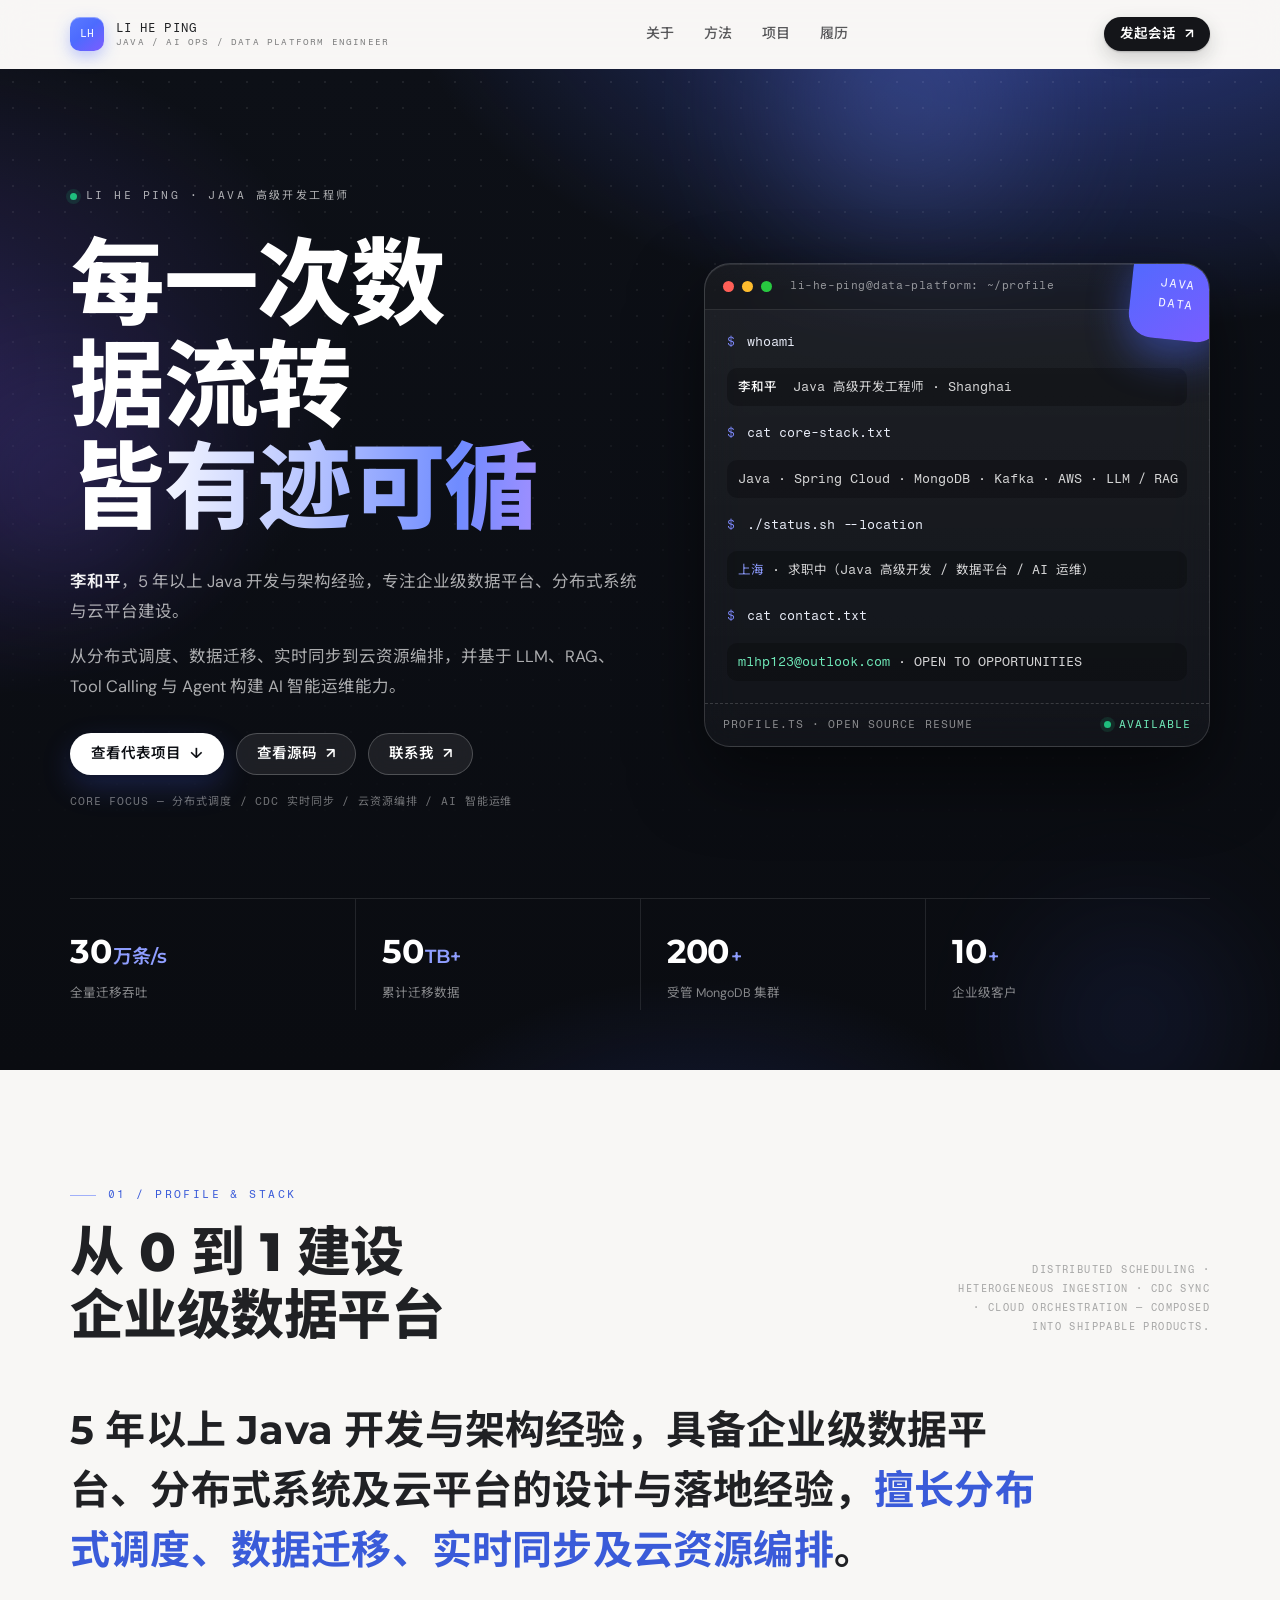
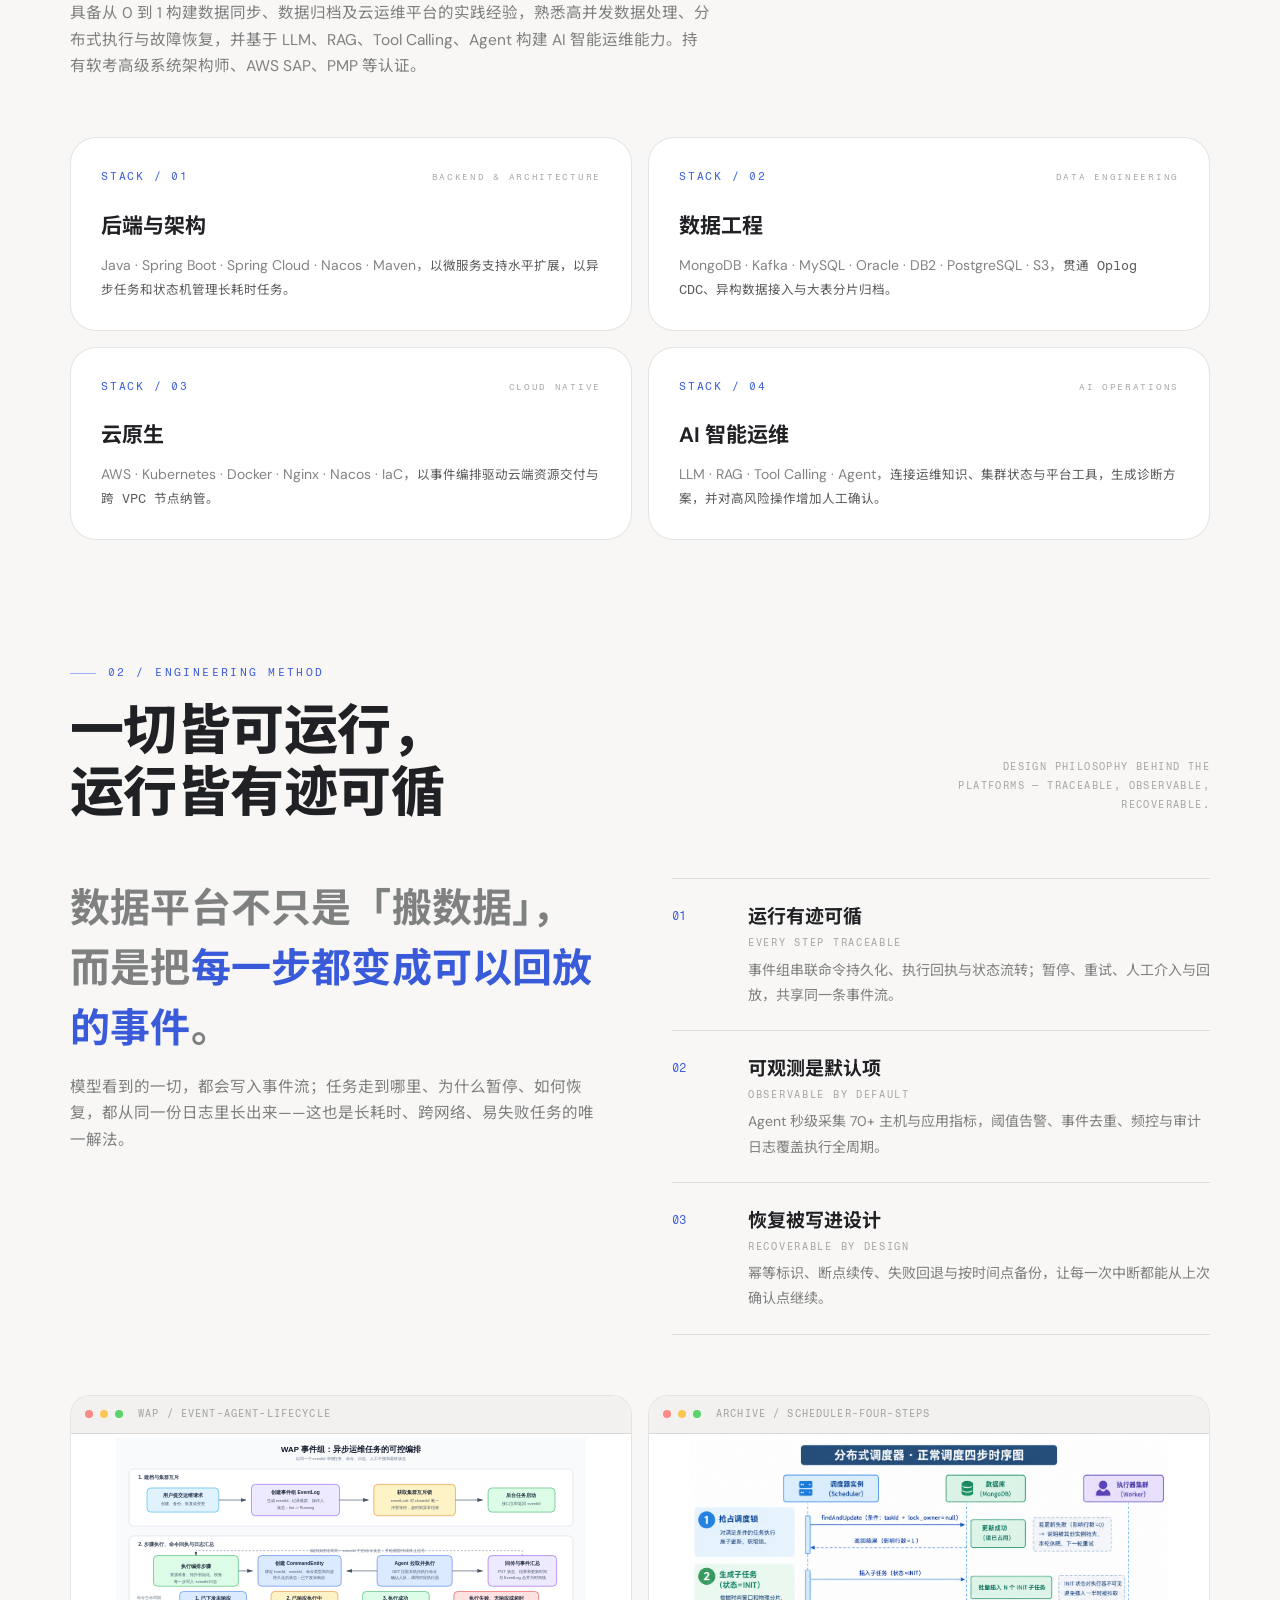
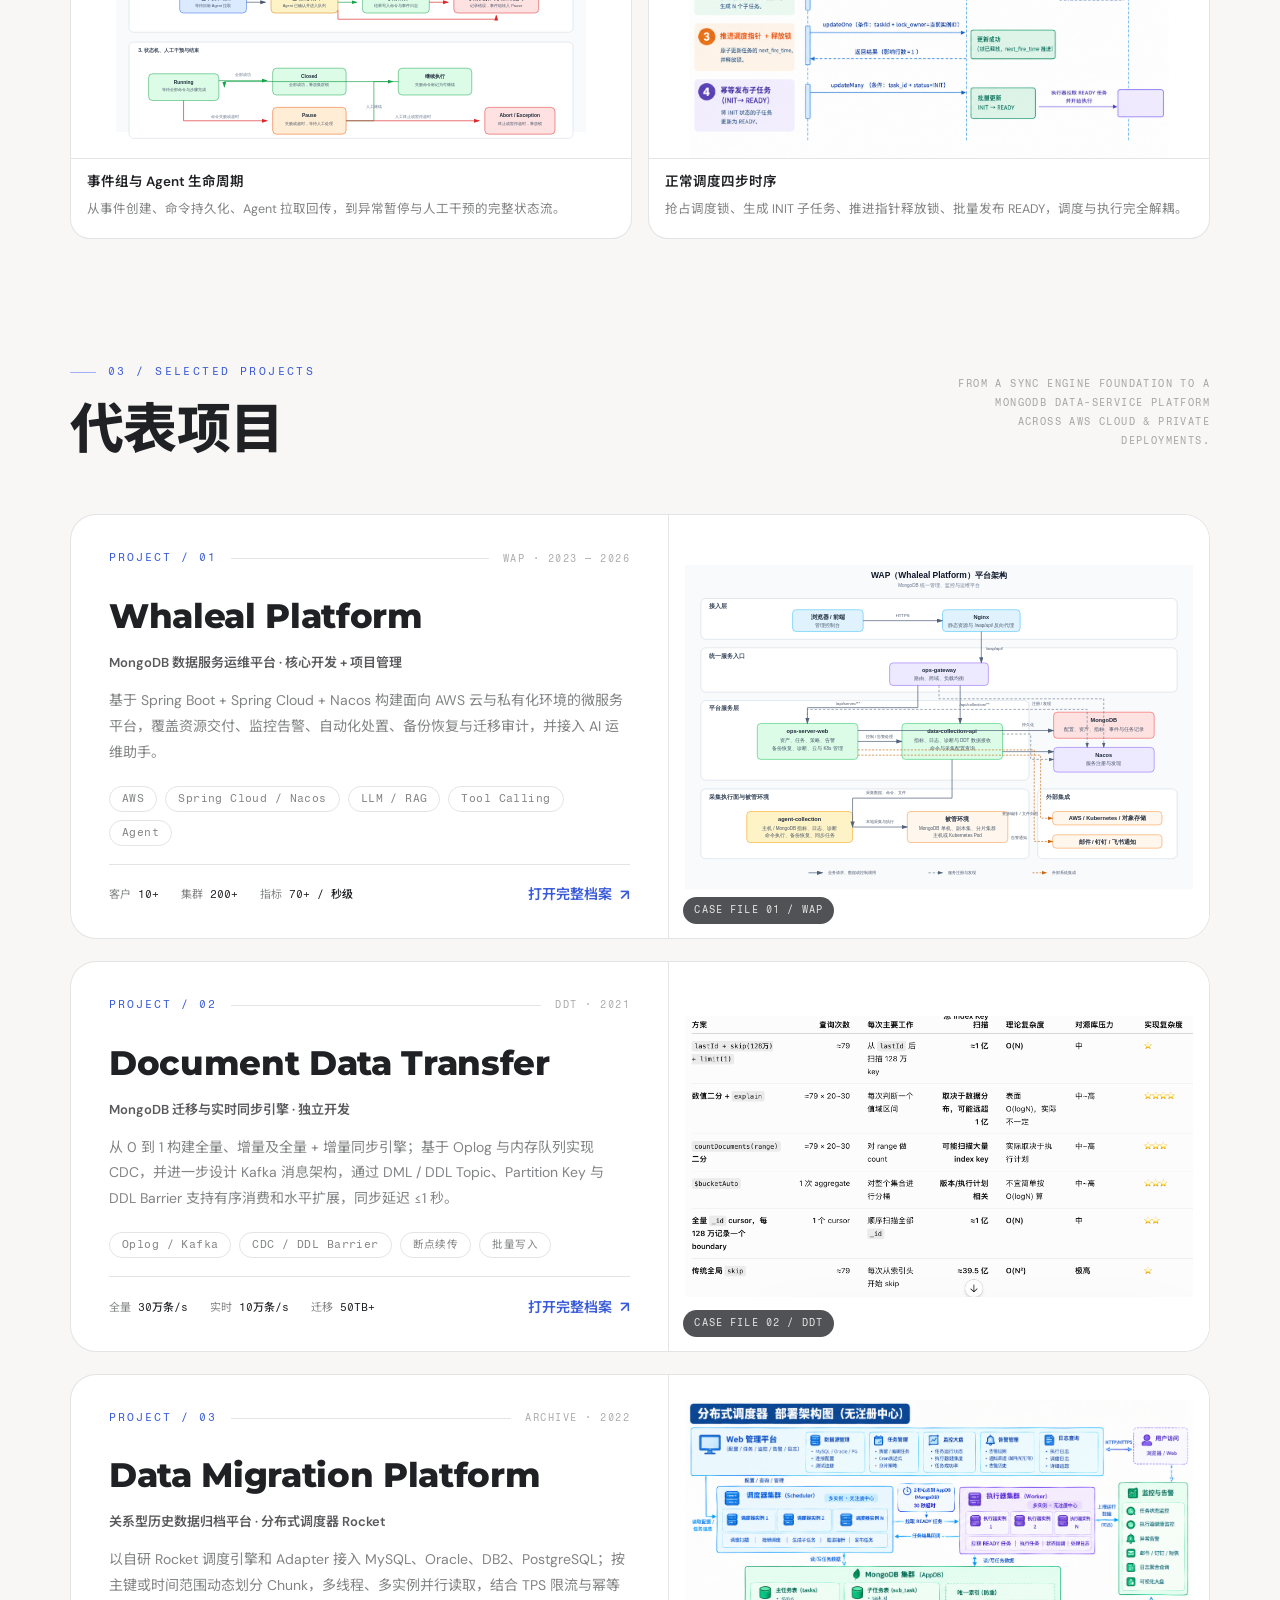
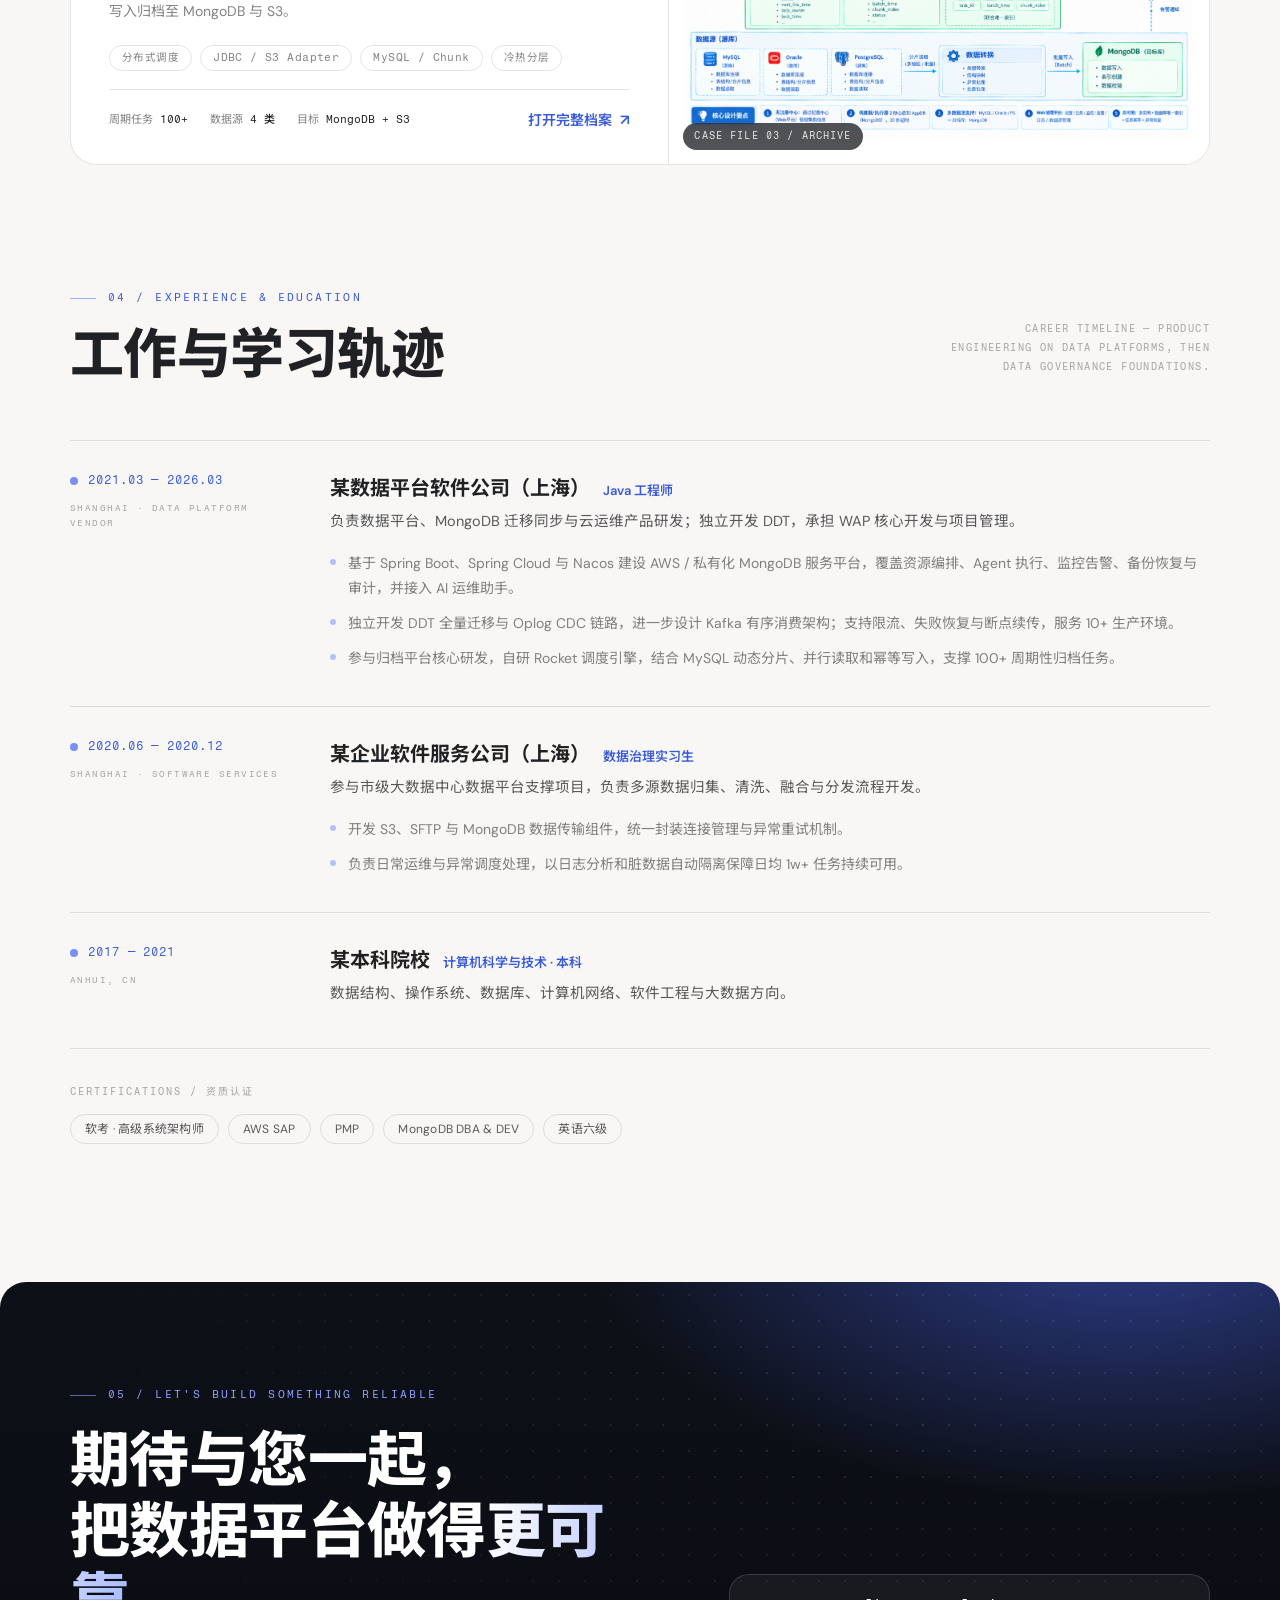
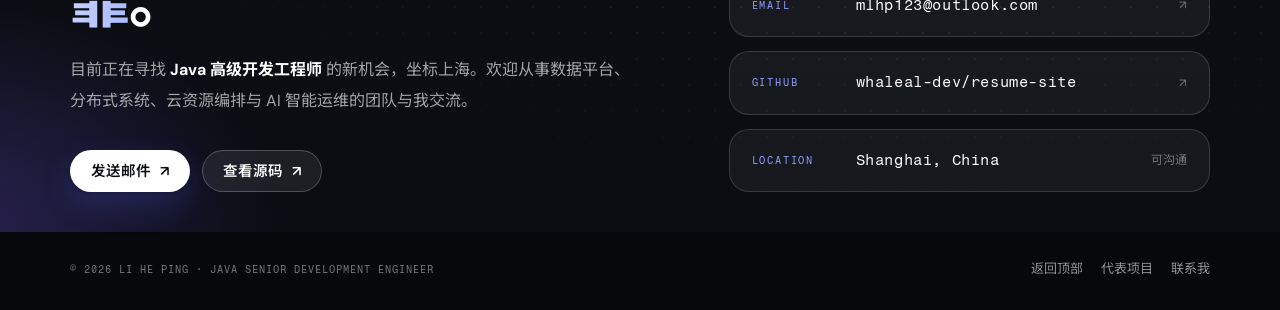
==== index.html @ dcda0d8f "init: 发布脱敏简历网站并配置纯静态 Pages 入口" ====
<!doctype html>
<html lang="zh-CN">
<head>
  <meta charset="UTF-8">
  <meta name="viewport" content="width=device-width, initial-scale=1.0">
  <meta name="description" content="李和平｜Java 高级开发工程师：5 年以上开发与架构经验，专注 MongoDB 数据平台、云资源编排与 AI 智能运维。">
  <title>李和平 · Java 高级开发工程师</title>
  <link rel="icon" href="data:image/svg+xml,%3Csvg xmlns='http://www.w3.org/2000/svg' viewBox='0 0 64 64'%3E%3Crect width='64' height='64' rx='16' fill='%234d6bfe'/%3E%3Ctext x='32' y='43' font-family='monospace' font-size='28' fill='white' text-anchor='middle'%3ELH%3C/text%3E%3C/svg%3E">
  <link rel="preconnect" href="https://fonts.googleapis.com">
  <link rel="preconnect" href="https://fonts.gstatic.com" crossorigin>
  <link href="https://fonts.googleapis.com/css2?family=DM+Sans:wght@400;500;600;700&family=Fragment+Mono&family=Montserrat:wght@600;700;800&family=Noto+Sans+SC:wght@400;500;600;700;800;900&display=swap" rel="stylesheet">
  <link rel="stylesheet" href="harness.css?v=20260920-2">
</head>
<body>

  <header class="site-header" id="top">
    <div class="container header-inner">
      <a class="brand" href="#top" aria-label="返回顶部">
        <span class="brand-mark" aria-hidden="true">LH</span>
        <span class="brand-text"><b>LI HE PING</b><span>JAVA / AI OPS / DATA PLATFORM ENGINEER</span></span>
      </a>
      <nav class="site-nav" aria-label="主导航">
        <a href="#profile">关于</a>
        <a href="#method">方法</a>
        <a href="#projects">项目</a>
        <a href="#experience">履历</a>
      </nav>
      <div class="header-right">
        <a class="btn btn-dark btn-sm" href="mailto:mlhp123@outlook.com">发起会话 <span aria-hidden="true">↗</span></a>
      </div>
    </div>
  </header>

  <main>
    <!-- ============ HERO ============ -->
    <section class="hero">
      <div class="hero-orbs" aria-hidden="true"><i></i><i></i><i></i></div>
      <div class="container hero-inner">
        <div class="hero-grid">
          <div>
            <div class="hero-topline">
              <span class="hero-eyebrow"><span class="dot dot-green"></span> LI HE PING · JAVA 高级开发工程师</span>
            </div>
            <h1>每一次数据流转<br>皆<span class="grad">有迹可循</span></h1>
            <div class="hero-copy">
              <p><strong>李和平</strong>，5 年以上 Java 开发与架构经验，专注企业级数据平台、分布式系统与云平台建设。</p>
              <p>从分布式调度、数据迁移、实时同步到云资源编排，并基于 LLM、RAG、Tool Calling 与 Agent 构建 AI 智能运维能力。</p>
            </div>
            <div class="hero-actions">
              <a class="btn btn-white" href="#projects">查看代表项目 <span aria-hidden="true">↓</span></a>
              <a class="btn btn-glass" href="https://github.com/whaleal-dev/resume-site" target="_blank" rel="noreferrer">查看源码 <span aria-hidden="true">↗</span></a>
              <a class="btn btn-glass" href="mailto:mlhp123@outlook.com">联系我 <span aria-hidden="true">↗</span></a>
            </div>
            <p class="hero-note">CORE FOCUS — 分布式调度 / CDC 实时同步 / 云资源编排 / AI 智能运维</p>
          </div>

          <!-- terminal profile -->
          <div class="terminal" aria-label="工程师档案终端">
            <div class="terminal-float" aria-hidden="true">JAVA<br>DATA</div>
            <div class="terminal-bar"><i></i><i></i><i></i><span>li-he-ping@data-platform: ~/profile</span></div>
            <div class="terminal-body">
              <div class="t-line"><span class="t-prompt">$</span><span class="t-cmd">whoami</span></div>
              <div class="t-line t-out"><b>李和平</b>&nbsp;&nbsp;Java 高级开发工程师 · Shanghai</div>
              <div class="t-line"><span class="t-prompt">$</span><span class="t-cmd">cat core-stack.txt</span></div>
              <div class="t-line t-out">Java · Spring Cloud · MongoDB · Kafka · AWS · LLM / RAG</div>
              <div class="t-line"><span class="t-prompt">$</span><span class="t-cmd">./status.sh --location</span></div>
              <div class="t-line t-out"><span class="accent">上海</span> · 求职中（Java 高级开发 / 数据平台 / AI 运维）</div>
              <div class="t-line"><span class="t-prompt">$</span><span class="t-cmd">cat contact.txt</span></div>
              <div class="t-line t-out"><a href="mailto:mlhp123@outlook.com">mlhp123@outlook.com</a> · OPEN TO OPPORTUNITIES</div>
            </div>
            <div class="terminal-status"><span>PROFILE.TS · OPEN SOURCE RESUME</span><span class="ok"><span class="dot dot-green"></span> AVAILABLE</span></div>
          </div>
        </div>

        <div class="metrics-band">
          <div class="container">
            <div class="metric"><b>30<em>万条/s</em></b><span>全量迁移吞吐</span></div>
            <div class="metric"><b>50<em>TB+</em></b><span>累计迁移数据</span></div>
            <div class="metric"><b>200<em>+</em></b><span>受管 MongoDB 集群</span></div>
            <div class="metric"><b>10<em>+</em></b><span>企业级客户</span></div>
          </div>
        </div>
      </div>
    </section>

    <!-- ============ 01 PROFILE ============ -->
    <section id="profile" class="sec">
      <div class="container">
        <div class="sec-head reveal">
          <div>
            <span class="sec-index">01 / PROFILE &amp; STACK</span>
            <h2 class="sec-title">从 0 到 1 建设<br>企业级数据平台</h2>
          </div>
          <p class="sec-en">Distributed scheduling · heterogeneous ingestion · CDC sync · cloud orchestration — composed into shippable products.</p>
        </div>

        <p class="about-statement reveal">5 年以上 Java 开发与架构经验，具备企业级数据平台、分布式系统及云平台的设计与落地经验，<em>擅长分布式调度、数据迁移、实时同步及云资源编排</em>。</p>
        <p class="about-sub reveal">具备从 0 到 1 构建数据同步、数据归档及云运维平台的实践经验，熟悉高并发数据处理、分布式执行与故障恢复，并基于 LLM、RAG、Tool Calling、Agent 构建 AI 智能运维能力。持有软考高级系统架构师、AWS SAP、PMP 等认证。</p>

        <div class="skill-grid">
          <article class="skill-card reveal">
            <div class="skill-top"><span class="skill-no">STACK / 01</span><span class="skill-en">Backend &amp; Architecture</span></div>
            <h3>后端与架构</h3>
            <p>Java · Spring Boot · Spring Cloud · Nacos · Maven，<i>以微服务支持水平扩展，以异步任务和状态机管理长耗时任务。</i></p>
          </article>
          <article class="skill-card reveal">
            <div class="skill-top"><span class="skill-no">STACK / 02</span><span class="skill-en">Data Engineering</span></div>
            <h3>数据工程</h3>
            <p>MongoDB · Kafka · MySQL · Oracle · DB2 · PostgreSQL · S3，<i>贯通 Oplog CDC、异构数据接入与大表分片归档。</i></p>
          </article>
          <article class="skill-card reveal">
            <div class="skill-top"><span class="skill-no">STACK / 03</span><span class="skill-en">Cloud Native</span></div>
            <h3>云原生</h3>
            <p>AWS · Kubernetes · Docker · Nginx · Nacos · IaC，<i>以事件编排驱动云端资源交付与跨 VPC 节点纳管。</i></p>
          </article>
          <article class="skill-card reveal">
            <div class="skill-top"><span class="skill-no">STACK / 04</span><span class="skill-en">AI Operations</span></div>
            <h3>AI 智能运维</h3>
            <p>LLM · RAG · Tool Calling · Agent，<i>连接运维知识、集群状态与平台工具，生成诊断方案，并对高风险操作增加人工确认。</i></p>
          </article>
        </div>
      </div>
    </section>

    <!-- ============ 02 METHOD ============ -->
    <section id="method" class="sec">
      <div class="container">
        <div class="sec-head reveal">
          <div>
            <span class="sec-index">02 / ENGINEERING METHOD</span>
            <h2 class="sec-title">一切皆可运行，<br>运行皆有迹可循</h2>
          </div>
          <p class="sec-en">Design philosophy behind the platforms — traceable, observable, recoverable.</p>
        </div>

        <div class="method-intro">
          <div class="method-copy">
            <p class="about-statement reveal">数据平台不只是「搬数据」，而是把<em>每一步都变成可以回放的事件</em>。</p>
            <p class="reveal">模型看到的一切，都会写入事件流；任务走到哪里、为什么暂停、如何恢复，都从同一份日志里长出来——这也是长耗时、跨网络、易失败任务的唯一解法。</p>
          </div>
          <div class="method-steps reveal">
            <div class="method-step">
              <span class="n">01</span>
              <div><h3>运行有迹可循<small>Every step traceable</small></h3><p>事件组串联命令持久化、执行回执与状态流转；暂停、重试、人工介入与回放，共享同一条事件流。</p></div>
            </div>
            <div class="method-step">
              <span class="n">02</span>
              <div><h3>可观测是默认项<small>Observable by default</small></h3><p>Agent 秒级采集 70+ 主机与应用指标，阈值告警、事件去重、频控与审计日志覆盖执行全周期。</p></div>
            </div>
            <div class="method-step">
              <span class="n">03</span>
              <div><h3>恢复被写进设计<small>Recoverable by design</small></h3><p>幂等标识、断点续传、失败回退与按时间点备份，让每一次中断都能从上次确认点继续。</p></div>
            </div>
          </div>
        </div>

        <div class="method-figs reveal">
          <a class="fig-card" href="project.html?id=wap" aria-label="WAP 事件组与 Agent 生命周期图，进入项目档案">
            <div class="fig-bar"><i></i><i></i><i></i><span>wap / event-agent-lifecycle</span></div>
            <div class="fig-frame"><img src="assets/wap/event-group.svg" alt="WAP 事件组与 Agent 命令生命周期图" loading="lazy"></div>
            <div class="fig-cap"><b>事件组与 Agent 生命周期</b><span>从事件创建、命令持久化、Agent 拉取回传，到异常暂停与人工干预的完整状态流。</span></div>
          </a>
          <a class="fig-card" href="project.html?id=archive" aria-label="归档平台调度四步时序图，进入项目档案">
            <div class="fig-bar"><i></i><i></i><i></i><span>archive / scheduler-four-steps</span></div>
            <div class="fig-frame"><img src="assets/archive/image3.png" alt="数据归档平台正常调度四步时序图" loading="lazy"></div>
            <div class="fig-cap"><b>正常调度四步时序</b><span>抢占调度锁、生成 INIT 子任务、推进指针释放锁、批量发布 READY，调度与执行完全解耦。</span></div>
          </a>
        </div>
      </div>
    </section>

    <!-- ============ 03 PROJECTS ============ -->
    <section id="projects" class="sec">
      <div class="container">
        <div class="sec-head reveal">
          <div>
            <span class="sec-index">03 / SELECTED PROJECTS</span>
            <h2 class="sec-title">代表项目</h2>
          </div>
          <p class="sec-en">From a sync engine foundation to a MongoDB data-service platform across AWS cloud &amp; private deployments.</p>
        </div>

        <article class="project-card reveal" data-href="project.html?id=wap">
          <div class="pc-main">
            <div class="pc-index"><span class="num">PROJECT / 01</span><span class="rule"></span><span class="pc-code">WAP · 2023 — 2026</span></div>
            <h3 class="pc-title">Whaleal Platform</h3>
            <p class="pc-zh">MongoDB 数据服务运维平台 · 核心开发 + 项目管理</p>
            <p class="pc-lead">基于 Spring Boot + Spring Cloud + Nacos 构建面向 AWS 云与私有化环境的微服务平台，覆盖资源交付、监控告警、自动化处置、备份恢复与迁移审计，并接入 AI 运维助手。</p>
            <div class="pc-tags">
              <span class="chip chip-tag">AWS</span>
              <span class="chip chip-tag">Spring Cloud / Nacos</span>
              <span class="chip chip-tag">LLM / RAG</span>
              <span class="chip chip-tag">Tool Calling</span>
              <span class="chip chip-tag">Agent</span>
            </div>
            <div class="pc-foot">
              <div class="pc-stats"><span>客户 <b>10+</b></span><span>集群 <b>200+</b></span><span>指标 <b>70+ / 秒级</b></span></div>
              <a class="pc-go" href="project.html?id=wap">打开完整档案 <span class="arr" aria-hidden="true">↗</span></a>
            </div>
          </div>
          <a class="pc-figure" href="project.html?id=wap" tabindex="-1" aria-hidden="true">
            <img src="assets/wap/infra.svg" alt="Whaleal Platform 平台整体入口与服务路由" loading="lazy">
            <span class="fig-tag">CASE FILE 01 / WAP</span>
          </a>
        </article>

        <article class="project-card reveal" data-href="project.html?id=ddt">
          <div class="pc-main">
            <div class="pc-index"><span class="num">PROJECT / 02</span><span class="rule"></span><span class="pc-code">DDT · 2021</span></div>
            <h3 class="pc-title">Document Data Transfer</h3>
            <p class="pc-zh">MongoDB 迁移与实时同步引擎 · 独立开发</p>
            <p class="pc-lead">从 0 到 1 构建全量、增量及全量 + 增量同步引擎；基于 Oplog 与内存队列实现 CDC，并进一步设计 Kafka 消息架构，通过 DML / DDL Topic、Partition Key 与 DDL Barrier 支持有序消费和水平扩展，同步延迟 ≤1 秒。</p>
            <div class="pc-tags">
              <span class="chip chip-tag">Oplog / Kafka</span>
              <span class="chip chip-tag">CDC / DDL Barrier</span>
              <span class="chip chip-tag">断点续传</span>
              <span class="chip chip-tag">批量写入</span>
            </div>
            <div class="pc-foot">
              <div class="pc-stats"><span>全量 <b>30万条/s</b></span><span>实时 <b>10万条/s</b></span><span>迁移 <b>50TB+</b></span></div>
              <a class="pc-go" href="project.html?id=ddt">打开完整档案 <span class="arr" aria-hidden="true">↗</span></a>
            </div>
          </div>
          <a class="pc-figure" href="project.html?id=ddt" tabindex="-1" aria-hidden="true">
            <img src="assets/ddt/image3.png" alt="DDT 分片边界查询策略对比" loading="lazy">
            <span class="fig-tag">CASE FILE 02 / DDT</span>
          </a>
        </article>

        <article class="project-card reveal" data-href="project.html?id=archive">
          <div class="pc-main">
            <div class="pc-index"><span class="num">PROJECT / 03</span><span class="rule"></span><span class="pc-code">ARCHIVE · 2022</span></div>
            <h3 class="pc-title">Data Migration Platform</h3>
            <p class="pc-zh">关系型历史数据归档平台 · 分布式调度器 Rocket</p>
            <p class="pc-lead">以自研 Rocket 调度引擎和 Adapter 接入 MySQL、Oracle、DB2、PostgreSQL；按主键或时间范围动态划分 Chunk，多线程、多实例并行读取，结合 TPS 限流与幂等写入归档至 MongoDB 与 S3。</p>
            <div class="pc-tags">
              <span class="chip chip-tag">分布式调度</span>
              <span class="chip chip-tag">JDBC / S3 Adapter</span>
              <span class="chip chip-tag">MySQL / Chunk</span>
              <span class="chip chip-tag">冷热分层</span>
            </div>
            <div class="pc-foot">
              <div class="pc-stats"><span>周期任务 <b>100+</b></span><span>数据源 <b>4 类</b></span><span>目标 <b>MongoDB + S3</b></span></div>
              <a class="pc-go" href="project.html?id=archive">打开完整档案 <span class="arr" aria-hidden="true">↗</span></a>
            </div>
          </div>
          <a class="pc-figure" href="project.html?id=archive" tabindex="-1" aria-hidden="true">
            <img src="assets/archive/image1.png" alt="数据归档平台分布式调度器部署架构图" loading="lazy">
            <span class="fig-tag">CASE FILE 03 / ARCHIVE</span>
          </a>
        </article>
      </div>
    </section>

    <!-- ============ 04 EXPERIENCE ============ -->
    <section id="experience" class="sec">
      <div class="container">
        <div class="sec-head reveal">
          <div>
            <span class="sec-index">04 / EXPERIENCE &amp; EDUCATION</span>
            <h2 class="sec-title">工作与学习轨迹</h2>
          </div>
          <p class="sec-en">Career timeline — product engineering on data platforms, then data governance foundations.</p>
        </div>

        <div class="timeline">
          <div class="timeline-row reveal">
            <div class="tl-date">
              <time>2021.03 — 2026.03</time>
              <span class="where">Shanghai · Data Platform Vendor</span>
            </div>
            <div class="tl-body">
              <h3>某数据平台软件公司（上海） <small>Java 工程师</small></h3>
              <p>负责数据平台、MongoDB 迁移同步与云运维产品研发；独立开发 DDT，承担 WAP 核心开发与项目管理。</p>
              <ul>
                <li>基于 Spring Boot、Spring Cloud 与 Nacos 建设 AWS / 私有化 MongoDB 服务平台，覆盖资源编排、Agent 执行、监控告警、备份恢复与审计，并接入 AI 运维助手。</li>
                <li>独立开发 DDT 全量迁移与 Oplog CDC 链路，进一步设计 Kafka 有序消费架构；支持限流、失败恢复与断点续传，服务 10+ 生产环境。</li>
                <li>参与归档平台核心研发，自研 Rocket 调度引擎，结合 MySQL 动态分片、并行读取和幂等写入，支撑 100+ 周期性归档任务。</li>
              </ul>
            </div>
          </div>

          <div class="timeline-row reveal">
            <div class="tl-date">
              <time>2020.06 — 2020.12</time>
              <span class="where">Shanghai · Software Services</span>
            </div>
            <div class="tl-body">
              <h3>某企业软件服务公司（上海） <small>数据治理实习生</small></h3>
              <p>参与市级大数据中心数据平台支撑项目，负责多源数据归集、清洗、融合与分发流程开发。</p>
              <ul>
                <li>开发 S3、SFTP 与 MongoDB 数据传输组件，统一封装连接管理与异常重试机制。</li>
                <li>负责日常运维与异常调度处理，以日志分析和脏数据自动隔离保障日均 1w+ 任务持续可用。</li>
              </ul>
            </div>
          </div>

          <div class="timeline-row reveal">
            <div class="tl-date">
              <time>2017 — 2021</time>
              <span class="where">Anhui, CN</span>
            </div>
            <div class="tl-body">
              <h3>某本科院校 <small>计算机科学与技术 · 本科</small></h3>
              <p>数据结构、操作系统、数据库、计算机网络、软件工程与大数据方向。</p>
            </div>
          </div>
        </div>

        <div class="certs reveal">
          <p class="certs-label">Certifications / 资质认证</p>
          <div class="cert-list">
            <span class="chip chip-tag">软考 · 高级系统架构师</span>
            <span class="chip chip-tag">AWS SAP</span>
            <span class="chip chip-tag">PMP</span>
            <span class="chip chip-tag">MongoDB DBA &amp; DEV</span>
            <span class="chip chip-tag">英语六级</span>
          </div>
        </div>
      </div>
    </section>
  </main>

  <!-- ============ CONTACT ============ -->
  <section id="contact" class="contact">
    <div class="contact-inner">
      <div class="container">
        <div class="contact-grid">
          <div class="reveal">
            <span class="contact-index">05 / LET'S BUILD SOMETHING RELIABLE</span>
            <h2>期待与您一起，<br>把数据平台做得<span class="grad">更可靠</span>。</h2>
            <p>目前正在寻找 <strong style="color:#fff">Java 高级开发工程师</strong> 的新机会，坐标上海。欢迎从事数据平台、分布式系统、云资源编排与 AI 智能运维的团队与我交流。</p>
            <div class="contact-actions">
              <a class="btn btn-white" href="mailto:mlhp123@outlook.com">发送邮件 <span aria-hidden="true">↗</span></a>
              <a class="btn btn-glass" href="https://github.com/whaleal-dev/resume-site" target="_blank" rel="noreferrer">查看源码 <span aria-hidden="true">↗</span></a>
            </div>
          </div>
          <div class="contact-links reveal">
            <a class="contact-link" href="mailto:mlhp123@outlook.com">
              <span class="k">Email</span><b>mlhp123@outlook.com</b><small>↗</small>
            </a>
            <a class="contact-link" href="https://github.com/whaleal-dev/resume-site" target="_blank" rel="noreferrer">
              <span class="k">GitHub</span><b>whaleal-dev/resume-site</b><small>↗</small>
            </a>
            <span class="contact-link">
              <span class="k">Location</span><b>Shanghai, China</b><small>可沟通</small>
            </span>
          </div>
        </div>
      </div>
    </div>
    <footer class="site-footer">
      <div class="container">
        <small>© 2026 LI HE PING · JAVA SENIOR DEVELOPMENT ENGINEER</small>
        <nav aria-label="页脚导航">
          <a href="#top">返回顶部</a>
          <a href="#projects">代表项目</a>
          <a href="mailto:mlhp123@outlook.com">联系我</a>
        </nav>
      </div>
    </footer>
  </section>

  <script src="harness.js"></script>
</body>
</html>
---- harness.css ----
/* ============================================================
   LI HE PING · resume — DeepSeek Harness inspired design system
   Tokens mirror deepseek.com/harness: brand #4d6bfe, dark #0f0f0f,
   paper #f9f8f8, DM Sans + Montserrat + Fragment Mono + Noto Sans SC
   ============================================================ */

:root {
  --bg: #f8f7f5;
  --bg-soft: #f2f1ef;
  --surface: #ffffff;
  --ink: #202124;
  --ink-2: rgba(32, 33, 36, .74);
  --ink-3: rgba(32, 33, 36, .56);
  --ink-4: rgba(32, 33, 36, .38);
  --line: rgba(32, 33, 36, .12);
  --line-strong: rgba(32, 33, 36, .22);

  --brand: #4d6bfe;
  --brand-deep: #3a5bd9;
  --brand-soft: rgba(77, 107, 254, .09);
  --brand-line: rgba(77, 107, 254, .3);
  --violet: #7c5cff;
  --green: #1fbe7d;

  --dark: #0b0d12;
  --dark-2: #12151d;
  --dark-3: rgba(255, 255, 255, .06);
  --dark-line: rgba(255, 255, 255, .13);
  --white: #fff;

  --radius-xl: 26px;
  --radius-lg: 20px;
  --radius-md: 14px;
  --radius-sm: 9px;
  --radius-pill: 999px;

  --shadow-card: 0 1px 2px rgba(0, 0, 0, .03), 0 10px 26px rgba(16, 24, 40, .06);
  --shadow-pop: 0 2px 6px rgba(0, 0, 0, .05), 0 18px 44px rgba(16, 24, 40, .12);

  --font-ui: "DM Sans", "Noto Sans SC", "PingFang SC", "Microsoft YaHei", system-ui, sans-serif;
  --font-disp: "Montserrat", "Noto Sans SC", "PingFang SC", system-ui, sans-serif;
  --font-mono: "Fragment Mono", ui-monospace, SFMono-Regular, Menlo, Consolas, "Noto Sans SC", monospace;

  --container: 1140px;
}

*, *::before, *::after { box-sizing: border-box; }
html { scroll-behavior: smooth; -webkit-text-size-adjust: 100%; }
body {
  margin: 0;
  background: var(--bg);
  color: var(--ink);
  font-family: var(--font-ui);
  font-size: 15.5px;
  line-height: 1.7;
  -webkit-font-smoothing: antialiased;
  text-rendering: optimizeLegibility;
}
img, svg { display: block; max-width: 100%; }
a { color: inherit; text-decoration: none; }
h1, h2, h3, h4, p { margin-top: 0; }
ul { margin: 0; padding: 0; }
button { font: inherit; color: inherit; background: none; border: 0; cursor: pointer; }
::selection { background: rgba(77, 107, 254, .18); }
section[id] { scroll-margin-top: 84px; }

.container { width: min(var(--container), 100% - 48px); margin-inline: auto; }

/* reveal on scroll ------------------------------------------------ */
/* content stays visible without JS; hidden + animated only once harness.js adds .js */
html.js .reveal { opacity: 0; transform: translateY(22px); transition: opacity .8s ease, transform .8s cubic-bezier(.2, .7, .2, 1); }
html.js .reveal.in { opacity: 1; transform: none; }
@media (prefers-reduced-motion: reduce) {
  html { scroll-behavior: auto; }
  html.js .reveal, html.js .reveal.in { opacity: 1; transform: none; transition: none; }
  *, *::before, *::after { animation-duration: .01ms !important; animation-iteration-count: 1 !important; }
}

/* header ----------------------------------------------------------- */
.site-header {
  position: sticky;
  top: 0;
  z-index: 60;
  background: rgba(248, 247, 245, .78);
  -webkit-backdrop-filter: blur(16px);
  backdrop-filter: blur(16px);
  border-bottom: 1px solid transparent;
  transition: border-color .3s ease, box-shadow .3s ease;
}
.site-header.is-stuck { border-bottom-color: var(--line); box-shadow: 0 6px 24px rgba(16, 24, 40, .05); }
.header-inner {
  display: flex;
  align-items: center;
  justify-content: space-between;
  gap: 20px;
  height: 68px;
}
.brand { display: inline-flex; align-items: center; gap: 12px; min-width: 0; }
.brand-mark {
  display: grid;
  place-items: center;
  flex: 0 0 auto;
  width: 34px;
  height: 34px;
  border-radius: 10px;
  background: linear-gradient(140deg, #5a7bff, #4d6bfe 45%, #7c5cff);
  box-shadow: 0 6px 16px rgba(77, 107, 254, .35), inset 0 1px 0 rgba(255, 255, 255, .35);
  font-family: var(--font-mono);
  font-size: 11px;
  font-weight: 400;
  letter-spacing: .02em;
  color: #fff;
}
.brand-text { display: flex; flex-direction: column; gap: 1px; line-height: 1.25; min-width: 0; }
.brand-text b { font-family: var(--font-mono); font-size: 12px; font-weight: 400; letter-spacing: .09em; white-space: nowrap; }
.brand-text span { font-family: var(--font-mono); font-size: 8.5px; letter-spacing: .14em; color: var(--ink-3); white-space: nowrap; }
.site-nav { display: flex; align-items: center; gap: 6px; }
.site-nav a {
  position: relative;
  padding: 7px 12px;
  border-radius: var(--radius-pill);
  font-size: 14px;
  font-weight: 500;
  color: var(--ink-2);
  transition: color .2s ease, background .2s ease;
}
.site-nav a:hover { color: var(--ink); background: rgba(32, 33, 36, .05); }
.header-right { display: flex; align-items: center; gap: 14px; }

/* buttons & chips --------------------------------------------------- */
.btn {
  display: inline-flex;
  align-items: center;
  justify-content: center;
  gap: 9px;
  height: 42px;
  padding: 0 20px;
  border-radius: var(--radius-pill);
  border: 1px solid transparent;
  font-size: 14.5px;
  font-weight: 600;
  white-space: nowrap;
  transition: transform .18s ease, box-shadow .25s ease, background .2s ease, border-color .2s ease, color .2s ease;
}
.btn:active { transform: translateY(1px) scale(.99); }
.btn svg, .btn .arr { font-size: 13px; line-height: 1; }
.btn-dark { background: #141519; color: #fff; box-shadow: 0 1px 2px rgba(0,0,0,.2), 0 8px 20px rgba(20, 21, 25, .18); }
.btn-dark:hover { background: #000; transform: translateY(-1px); box-shadow: 0 14px 28px rgba(20, 21, 25, .26); }
.btn-ghost { background: #fff; color: var(--ink); border-color: var(--line-strong); }
.btn-ghost:hover { border-color: var(--ink); background: var(--surface); transform: translateY(-1px); box-shadow: 0 10px 22px rgba(16, 24, 40, .08); }
.btn-white { background: #fff; color: #0c0e13; box-shadow: 0 2px 4px rgba(0,0,0,.2), 0 12px 30px rgba(77, 107, 254, .22); }
.btn-white:hover { background: #eef1ff; transform: translateY(-1px); box-shadow: 0 16px 34px rgba(77, 107, 254, .3); }
.btn-glass { background: rgba(255, 255, 255, .08); color: #fff; border-color: rgba(255, 255, 255, .22); -webkit-backdrop-filter: blur(10px); backdrop-filter: blur(10px); }
.btn-glass:hover { background: rgba(255, 255, 255, .15); border-color: rgba(255, 255, 255, .38); transform: translateY(-1px); }
.btn-sm { height: 34px; padding: 0 15px; font-size: 13.5px; }

.chip {
  display: inline-flex;
  align-items: center;
  gap: 8px;
  height: 28px;
  padding: 0 12px;
  border-radius: var(--radius-pill);
  border: 1px solid var(--line);
  background: var(--surface);
  font-family: var(--font-mono);
  font-size: 10.5px;
  letter-spacing: .06em;
  color: var(--ink-2);
  white-space: nowrap;
}
.chip .dot, .dot {
  display: inline-block;
  width: 7px;
  height: 7px;
  border-radius: 50%;
  flex: 0 0 auto;
}
.dot-green { background: #1fbe7d; box-shadow: 0 0 0 4px rgba(31, 190, 125, .14); animation: pulse 2.4s ease infinite; }
@keyframes pulse { 0%, 100% { box-shadow: 0 0 0 4px rgba(31, 190, 125, .14); } 50% { box-shadow: 0 0 0 7px rgba(31, 190, 125, .07); } }
.chip-tag { background: transparent; border-color: var(--line); color: var(--ink-3); letter-spacing: .04em; height: 26px; }
.chip-tag:hover { color: var(--brand-deep); border-color: var(--brand-line); }
.kicker, .mono { font-family: var(--font-mono); letter-spacing: .1em; }

/* ================= HERO (dark canvas) ================== */
.hero {
  position: relative;
  color: #fff;
  overflow: hidden;
  background:
    radial-gradient(1100px 620px at 84% -12%, rgba(77, 107, 254, .5), transparent 62%),
    radial-gradient(760px 560px at -8% 30%, rgba(124, 92, 255, .24), transparent 60%),
    radial-gradient(560px 420px at 55% 118%, rgba(77, 107, 254, .22), transparent 65%),
    linear-gradient(180deg, #0d1017 0%, #0a0c11 100%);
}
.hero::before { /* dot matrix, fading down */
  content: "";
  position: absolute;
  inset: 0;
  opacity: .55;
  pointer-events: none;
  background-image: radial-gradient(rgba(255, 255, 255, .16) 1px, transparent 1.4px);
  background-size: 26px 26px;
  -webkit-mask-image: linear-gradient(180deg, rgba(0,0,0,.9), transparent 82%);
  mask-image: linear-gradient(180deg, rgba(0,0,0,.9), transparent 82%);
}
.hero-orbs { position: absolute; inset: 0; overflow: hidden; pointer-events: none; }
.hero-orbs i {
  position: absolute;
  display: block;
  border-radius: 50%;
  filter: blur(70px);
  opacity: .5;
  animation: drift 16s ease-in-out infinite alternate;
}
.hero-orbs i:nth-child(1) { width: 380px; height: 380px; left: 56%; top: -160px; background: radial-gradient(circle, rgba(110, 138, 255, .8), transparent 66%); }
.hero-orbs i:nth-child(2) { width: 300px; height: 300px; left: -90px; top: 26%; background: radial-gradient(circle, rgba(124, 92, 255, .55), transparent 66%); animation-delay: -6s; }
.hero-orbs i:nth-child(3) { width: 240px; height: 240px; right: 2%; bottom: -70px; background: radial-gradient(circle, rgba(77, 107, 254, .5), transparent 66%); animation-delay: -11s; }
@keyframes drift { from { transform: translate3d(0, 0, 0) scale(1); } to { transform: translate3d(-36px, 28px, 0) scale(1.08); } }

.hero-inner { position: relative; z-index: 2; padding: 118px 0 60px; }
.hero-grid {
  display: grid;
  grid-template-columns: minmax(0, 1.06fr) minmax(0, .94fr);
  gap: 64px;
  align-items: center;
}
.hero-topline { display: flex; flex-wrap: wrap; align-items: center; gap: 12px; margin-bottom: 26px; }
.hero-eyebrow {
  display: inline-flex;
  align-items: center;
  gap: 9px;
  font-family: var(--font-mono);
  font-size: 11px;
  letter-spacing: .22em;
  color: rgba(255, 255, 255, .66);
  text-transform: uppercase;
}
.hero-eyebrow b { color: #fff; font-weight: 400; }
.hero h1 {
  margin: 0 0 28px;
  font-family: var(--font-disp);
  font-weight: 800;
  font-size: clamp(46px, 7.4vw, 104px);
  line-height: 1.08;
  letter-spacing: -0.015em;
  text-wrap: balance;
}
.hero h1 .grad {
  background: linear-gradient(94deg, #f4f6ff 0%, #b9c6ff 38%, #6f8bff 78%, #a18fff 100%);
  -webkit-background-clip: text;
  background-clip: text;
  color: transparent;
}
.hero-copy p { margin: 0 0 14px; color: rgba(255, 255, 255, .66); font-size: 16.5px; line-height: 1.85; max-width: 600px; }
.hero-copy p strong { color: rgba(255, 255, 255, .95); font-weight: 600; }
.hero-actions { display: flex; flex-wrap: wrap; align-items: center; gap: 12px; margin-top: 30px; }
.hero-note { margin-top: 18px; font-family: var(--font-mono); font-size: 11px; letter-spacing: .08em; color: rgba(255, 255, 255, .42); }
.hero-note a { color: rgba(255, 255, 255, .7); border-bottom: 1px dashed rgba(255,255,255,.3); transition: color .2s; }
.hero-note a:hover { color: #fff; }

/* terminal profile card ------------------------------------------- */
.terminal {
  position: relative;
  border-radius: var(--radius-xl);
  border: 1px solid rgba(255, 255, 255, .14);
  background: linear-gradient(180deg, rgba(255, 255, 255, .075), rgba(255, 255, 255, .03));
  -webkit-backdrop-filter: blur(18px);
  backdrop-filter: blur(18px);
  box-shadow: 0 30px 70px rgba(0, 0, 0, .5), inset 0 1px 0 rgba(255, 255, 255, .12);
  overflow: hidden;
  transform: translateZ(0);
}
.terminal-bar {
  display: flex;
  align-items: center;
  gap: 8px;
  height: 46px;
  padding: 0 18px;
  border-bottom: 1px solid rgba(255, 255, 255, .1);
  background: rgba(0, 0, 0, .22);
}
.terminal-bar i { width: 11px; height: 11px; border-radius: 50%; }
.terminal-bar i:nth-child(1) { background: #ff5f57; }
.terminal-bar i:nth-child(2) { background: #febc2e; }
.terminal-bar i:nth-child(3) { background: #28c840; }
.terminal-bar span {
  margin-left: 10px;
  font-family: var(--font-mono);
  font-size: 11px;
  color: rgba(255, 255, 255, .55);
  letter-spacing: .05em;
  white-space: nowrap;
  overflow: hidden;
  text-overflow: ellipsis;
}
.terminal-body { padding: 20px 22px 22px; font-family: var(--font-mono); font-size: 12.5px; line-height: 1.9; }
.t-line { display: flex; gap: 12px; }
.t-line + .t-line { margin-top: 15px; }
.t-prompt { flex: 0 0 auto; color: #7f8bff; }
.t-cmd { color: #e8ecf7; white-space: nowrap; }
.t-out { display: block; margin-top: 3px; padding: 7px 11px; border-radius: 10px; background: rgba(0, 0, 0, .25); color: rgba(255, 255, 255, .82); white-space: nowrap; overflow-x: auto; }
.t-out b { color: #fff; font-weight: 500; }
.t-out .accent { color: #8d9cff; }
.t-out a { color: #6ee7b7; }
.t-out a:hover { text-decoration: underline; }
.terminal-status {
  display: flex;
  align-items: center;
  justify-content: space-between;
  gap: 12px;
  padding: 12px 18px;
  border-top: 1px dashed rgba(255, 255, 255, .16);
  font-family: var(--font-mono);
  font-size: 10.5px;
  letter-spacing: .1em;
  color: rgba(255, 255, 255, .5);
}
.terminal-status .ok { display: inline-flex; align-items: center; gap: 8px; color: #6ee7b7; }
.terminal-float {
  position: absolute;
  top: -16px;
  right: -14px;
  width: 92px;
  height: 92px;
  border-radius: 24px;
  background: linear-gradient(140deg, #4d6bfe, #7c5cff);
  box-shadow: 0 18px 40px rgba(77, 107, 254, .45);
  display: grid;
  place-items: center;
  font-family: var(--font-mono);
  font-size: 12px;
  letter-spacing: .14em;
  color: rgba(255, 255, 255, .95);
  transform: rotate(6deg);
}
@media (prefers-reduced-motion: no-preference) {
  .terminal-float { animation: floaty 7s ease-in-out infinite; }
  @keyframes floaty { 0%, 100% { transform: rotate(6deg) translateY(0); } 50% { transform: rotate(6deg) translateY(-9px); } }
}

/* hero metrics band ------------------------------------------------ */
.metrics-band { position: relative; z-index: 3; border-top: 1px solid rgba(255, 255, 255, .1); margin-top: 76px; }
.metrics-band .container { width: 100%; display: grid; grid-template-columns: repeat(4, 1fr); }
.metric { padding: 24px 26px 6px; border-left: 1px solid rgba(255, 255, 255, .1); }
.metric:first-child { border-left: 0; padding-left: 0; }
.metric b {
  display: block;
  font-family: var(--font-disp);
  font-weight: 700;
  font-size: clamp(24px, 2.6vw, 34px);
  letter-spacing: -.01em;
  color: #fff;
  white-space: nowrap;
}
.metric b em { font-style: normal; color: #8f9eff; font-size: .58em; font-weight: 600; margin-left: 2px; }
.metric span { display: block; margin-top: 3px; font-size: 12.5px; color: rgba(255, 255, 255, .5); }

/* numbered sections -------------------------------------------------- */
.sec { padding: 108px 0 8px; }
.sec-head { display: grid; grid-template-columns: 1fr auto; gap: 30px; align-items: end; margin-bottom: 54px; }
.sec-index {
  display: inline-flex;
  align-items: center;
  gap: 12px;
  margin-bottom: 16px;
  font-family: var(--font-mono);
  font-size: 11px;
  letter-spacing: .22em;
  color: var(--brand-deep);
}
.sec-index::before { content: ""; width: 26px; height: 1px; background: var(--brand); opacity: .5; }
.sec-title {
  margin: 0;
  font-family: var(--font-disp);
  font-weight: 800;
  font-size: clamp(32px, 4.6vw, 54px);
  line-height: 1.16;
  letter-spacing: -.01em;
}
.sec-en {
  align-self: end;
  max-width: 260px;
  font-family: var(--font-mono);
  font-size: 10px;
  line-height: 1.9;
  letter-spacing: .14em;
  color: var(--ink-4);
  text-align: right;
  text-transform: uppercase;
}
.sec-lead { max-width: 700px; margin: -30px 0 0; color: var(--ink-3); font-size: 15.5px; }

/* about ------------------------------------------------------------ */
.about-statement {
  font-family: var(--font-disp);
  font-weight: 700;
  font-size: clamp(25px, 3.4vw, 40px);
  line-height: 1.5;
  letter-spacing: .005em;
  color: var(--ink);
  margin: 0 0 20px;
  max-width: 980px;
}
.about-statement em { font-style: normal; color: var(--brand-deep); }
.about-sub { max-width: 640px; color: var(--ink-3); margin: 0 0 58px; }

.skill-grid { display: grid; grid-template-columns: repeat(2, 1fr); gap: 16px; }
.skill-card {
  position: relative;
  display: block;
  padding: 30px 30px 28px;
  border-radius: var(--radius-xl);
  border: 1px solid var(--line);
  background: var(--surface);
  overflow: hidden;
  transition: transform .25s ease, box-shadow .3s ease, border-color .25s ease;
}
.skill-card::before { /* hover wash */
  content: "";
  position: absolute;
  inset: 0;
  background: linear-gradient(140deg, rgba(77, 107, 254, .06), transparent 55%);
  opacity: 0;
  transition: opacity .3s ease;
  pointer-events: none;
}
.skill-card:hover { transform: translateY(-4px); border-color: var(--brand-line); box-shadow: var(--shadow-pop); }
.skill-card:hover::before { opacity: 1; }
.skill-top { display: flex; align-items: center; justify-content: space-between; margin-bottom: 22px; position: relative; }
.skill-no { font-family: var(--font-mono); font-size: 11px; letter-spacing: .16em; color: var(--brand-deep); }
.skill-en { font-family: var(--font-mono); font-size: 8.5px; letter-spacing: .2em; color: var(--ink-4); text-transform: uppercase; }
.skill-card h3 { position: relative; margin: 0 0 8px; font-size: 21px; font-weight: 700; }
.skill-card p { position: relative; margin: 0; color: var(--ink-3); font-size: 14px; line-height: 1.75; }
.skill-card p i { font-style: normal; font-family: var(--font-mono); font-size: 12.5px; color: var(--ink-2); }

/* method (traceable) ------------------------------------------------ */
.method-intro { display: grid; grid-template-columns: minmax(0, 1fr) minmax(0, 1fr); gap: 64px; align-items: start; margin-bottom: 60px; }
.method-copy .about-statement { margin-bottom: 16px; }
.method-copy > p { color: var(--ink-3); }
.method-steps { display: flex; flex-direction: column; }
.method-step {
  display: grid;
  grid-template-columns: 56px 1fr;
  gap: 20px;
  padding: 22px 0;
  border-top: 1px solid var(--line);
}
.method-step:last-child { border-bottom: 1px solid var(--line); }
.method-step .n {
  font-family: var(--font-mono);
  font-size: 12px;
  padding-top: 5px;
  color: var(--brand-deep);
}
.method-step h3 { margin: 0 0 6px; font-size: 19px; font-weight: 700; }
.method-step h3 small { display: block; margin-top: 2px; font-family: var(--font-mono); font-size: 9.5px; letter-spacing: .18em; color: var(--ink-4); font-weight: 400; text-transform: uppercase; }
.method-step p { margin: 0; color: var(--ink-3); font-size: 14px; line-height: 1.8; }
.method-figs { display: grid; grid-template-columns: 1fr 1fr; gap: 16px; }
.fig-card {
  border: 1px solid var(--line);
  border-radius: var(--radius-lg);
  background: var(--surface);
  overflow: hidden;
  display: flex;
  flex-direction: column;
  transition: transform .25s ease, box-shadow .3s ease, border-color .25s ease;
}
a.fig-card:hover { transform: translateY(-4px); border-color: var(--brand-line); box-shadow: var(--shadow-pop); }
.fig-bar {
  display: flex;
  align-items: center;
  gap: 7px;
  padding: 0 14px;
  height: 38px;
  border-bottom: 1px solid var(--line);
  background: var(--bg-soft);
}
.fig-bar i { width: 8px; height: 8px; border-radius: 50%; background: var(--ink-4); }
.fig-bar i:first-child { background: rgba(255, 95, 87, .7); }
.fig-bar i:nth-child(2) { background: rgba(254, 188, 46, .8); }
.fig-bar i:nth-child(3) { background: rgba(40, 200, 64, .75); }
.fig-bar span { margin-left: 8px; font-family: var(--font-mono); font-size: 9.5px; letter-spacing: .12em; color: var(--ink-4); text-transform: uppercase; }
.fig-frame { position: relative; padding: 4px 4px 0; flex: 1; display: flex; align-items: stretch; }
.fig-frame img { width: 100%; height: 100%; max-height: 320px; object-fit: contain; }
.fig-cap { padding: 12px 16px 16px; border-top: 1px solid var(--line); }
.fig-cap b { display: block; font-size: 13.5px; font-weight: 600; margin-bottom: 2px; }
.fig-cap span { font-size: 12.5px; color: var(--ink-3); }

/* projects ---------------------------------------------------------- */
.project-card {
  display: grid;
  grid-template-columns: minmax(0, 1.05fr) minmax(0, .95fr);
  border: 1px solid var(--line);
  border-radius: var(--radius-xl);
  background: var(--surface);
  overflow: hidden;
  cursor: pointer;
  transition: transform .25s ease, box-shadow .35s ease, border-color .25s ease;
}
.project-card + .project-card { margin-top: 22px; }
.project-card:hover { transform: translateY(-4px); border-color: var(--brand-line); box-shadow: var(--shadow-pop); }
.pc-main { padding: 34px 38px 30px; display: flex; flex-direction: column; }
.pc-index { display: flex; align-items: center; gap: 14px; margin-bottom: 20px; }
.pc-index .num { font-family: var(--font-mono); font-size: 11px; letter-spacing: .18em; color: var(--brand-deep); }
.pc-index .rule { flex: 1; height: 1px; background: var(--line); }
.pc-code { font-family: var(--font-mono); font-size: 9.5px; letter-spacing: .16em; color: var(--ink-4); }
.pc-title { margin: 0 0 6px; font-family: var(--font-disp); font-weight: 800; font-size: clamp(24px, 3vw, 34px); letter-spacing: -.01em; }
.pc-zh { margin: 0 0 14px; font-size: 13px; font-weight: 600; color: var(--ink-2); }
.pc-lead { margin: 0 0 20px; color: var(--ink-3); font-size: 14px; line-height: 1.85; }
.pc-tags { display: flex; flex-wrap: wrap; gap: 8px; margin-bottom: 18px; }
.pc-foot { margin-top: auto; display: flex; align-items: center; justify-content: space-between; gap: 16px; padding-top: 18px; border-top: 1px solid var(--line); }
.pc-stats { display: flex; flex-wrap: wrap; gap: 8px 22px; }
.pc-stats span { font-family: var(--font-mono); font-size: 11px; color: var(--ink-3); white-space: nowrap; }
.pc-stats span b { color: var(--ink); font-weight: 500; }
.pc-go {
  display: inline-flex;
  align-items: center;
  gap: 8px;
  font-size: 14px;
  font-weight: 600;
  color: var(--brand-deep);
  white-space: nowrap;
}
.pc-go .arr { font-size: 15px; transition: transform .25s ease; }
.project-card:hover .pc-go .arr { transform: translate(3px, -2px); }
.pc-figure { position: relative; background: #fff; border-left: 1px solid var(--line); min-height: 260px; overflow: hidden; }
.pc-figure img { position: absolute; inset: 0; width: 100%; height: 100%; object-fit: contain; object-position: center; padding: 16px; background: #fff; transition: transform .6s cubic-bezier(.2,.6,.2,1); }
.project-card:hover .pc-figure img { transform: scale(1.035); }
.pc-figure .fig-tag {
  position: absolute;
  left: 14px;
  bottom: 14px;
  z-index: 2;
  display: inline-flex;
  align-items: center;
  gap: 8px;
  height: 27px;
  padding: 0 11px;
  border-radius: var(--radius-pill);
  background: rgba(15, 16, 20, .72);
  -webkit-backdrop-filter: blur(8px);
  backdrop-filter: blur(8px);
  color: rgba(255, 255, 255, .85);
  font-family: var(--font-mono);
  font-size: 9.5px;
  letter-spacing: .12em;
}

/* experience ---------------------------------------------------------- */
.timeline { display: flex; flex-direction: column; }
.timeline-row {
  display: grid;
  grid-template-columns: 218px minmax(0, 1fr);
  gap: 42px;
  padding: 30px 0;
  border-top: 1px solid var(--line);
}
.timeline-row:last-of-type { border-bottom: 1px solid var(--line); }
.tl-date { display: flex; flex-direction: column; gap: 9px; }
.tl-date time {
  display: inline-flex;
  align-items: center;
  gap: 10px;
  font-family: var(--font-mono);
  font-size: 11.5px;
  letter-spacing: .08em;
  color: var(--brand-deep);
}
.tl-date time::before { content: ""; width: 8px; height: 8px; border-radius: 50%; background: var(--brand); opacity: .75; flex: 0 0 auto; }
.tl-date .where { font-family: var(--font-mono); font-size: 9px; letter-spacing: .16em; color: var(--ink-4); text-transform: uppercase; }
.tl-body h3 { margin: 0 0 4px; font-size: 20px; font-weight: 700; }
.tl-body h3 small { display: inline-block; margin-left: 8px; color: var(--brand-deep); font-size: 13px; font-weight: 600; }
.tl-body > p { margin: 0 0 12px; color: var(--ink-2); font-size: 14.5px; }
.tl-body ul { list-style: none; }
.tl-body li {
  position: relative;
  padding: 5px 0 5px 18px;
  color: var(--ink-3);
  font-size: 14px;
  line-height: 1.8;
}
.tl-body li::before { content: ""; position: absolute; left: 0; top: 13px; width: 6px; height: 6px; border-radius: 50%; background: var(--brand); opacity: .4; }
.certs { margin-top: 34px; }
.certs-label { font-family: var(--font-mono); font-size: 10px; letter-spacing: .2em; color: var(--ink-4); text-transform: uppercase; margin-bottom: 14px; }
.cert-list { display: flex; flex-wrap: wrap; gap: 9px; }
.cert-list .chip-tag { height: 30px; padding: 0 14px; font-size: 12px; letter-spacing: .02em; color: var(--ink-2); font-family: var(--font-ui); }

/* contact / join ------------------------------------------------------ */
.contact {
  margin-top: 130px;
  position: relative;
  overflow: hidden;
  border-radius: var(--radius-xl) var(--radius-xl) 0 0;
}
.contact-inner {
  position: relative;
  z-index: 2;
  color: #fff;
  padding: 96px 0 40px;
  background:
    radial-gradient(900px 460px at 88% -10%, rgba(77, 107, 254, .5), transparent 60%),
    radial-gradient(560px 380px at -4% 100%, rgba(124, 92, 255, .28), transparent 60%),
    linear-gradient(180deg, #0d1017, #0a0c11);
}
.contact-inner::before {
  content: "";
  position: absolute;
  inset: 0;
  background-image: radial-gradient(rgba(255, 255, 255, .12) 1px, transparent 1.4px);
  background-size: 26px 26px;
  -webkit-mask-image: radial-gradient(ellipse at 70% 20%, #000, transparent 70%);
  mask-image: radial-gradient(ellipse at 70% 20%, #000, transparent 70%);
  pointer-events: none;
}
.contact-grid { display: grid; grid-template-columns: minmax(0, 1.1fr) minmax(0, .9fr); gap: 70px; align-items: end; }
.contact-index { display: inline-flex; align-items: center; gap: 12px; margin-bottom: 20px; font-family: var(--font-mono); font-size: 11px; letter-spacing: .22em; color: #8f9eff; }
.contact-index::before { content: ""; width: 26px; height: 1px; background: #8f9eff; opacity: .6; }
.contact h2 { margin: 0 0 18px; font-family: var(--font-disp); font-weight: 800; font-size: clamp(34px, 5vw, 60px); line-height: 1.18; letter-spacing: -.01em; text-wrap: balance; }
.contact h2 .grad { background: linear-gradient(94deg, #fff, #a9baff); -webkit-background-clip: text; background-clip: text; color: transparent; }
.contact p { max-width: 560px; margin: 0 0 34px; color: rgba(255, 255, 255, .62); font-size: 16px; line-height: 1.9; }
.contact-links { display: flex; flex-direction: column; gap: 14px; }
.contact-link {
  display: flex;
  align-items: center;
  gap: 18px;
  padding: 18px 22px;
  border-radius: var(--radius-lg);
  border: 1px solid rgba(255, 255, 255, .14);
  background: rgba(255, 255, 255, .05);
  transition: background .2s ease, border-color .2s ease, transform .2s ease;
}
.contact-link:hover { background: rgba(255, 255, 255, .1); border-color: rgba(255, 255, 255, .32); transform: translateX(4px); }
.contact-link .k { font-family: var(--font-mono); font-size: 10px; letter-spacing: .18em; color: #8f9eff; width: 86px; flex: 0 0 auto; text-transform: uppercase; }
.contact-link b { font-family: var(--font-mono); font-size: 15px; font-weight: 400; letter-spacing: .04em; color: #fff; }
.contact-link small { margin-left: auto; color: rgba(255,255,255,.4); font-size: 12px; }
.contact-actions { display: flex; flex-wrap: wrap; gap: 12px; margin-top: 6px; }

.site-footer {
  background: #07080c;
  color: rgba(255, 255, 255, .45);
}
.site-footer .container { display: flex; align-items: center; justify-content: space-between; gap: 18px; flex-wrap: wrap; padding: 26px 0 30px; }
.site-footer small { font-family: var(--font-mono); font-size: 10px; letter-spacing: .1em; }
.site-footer nav { display: flex; gap: 18px; }
.site-footer nav a { font-size: 13px; color: rgba(255, 255, 255, .55); transition: color .2s; }
.site-footer nav a:hover { color: #fff; }

/* ============================================================
   CASE / PROJECT DETAIL PAGE
   ============================================================ */
.case-hero {
  position: relative;
  color: #fff;
  overflow: hidden;
  background:
    radial-gradient(1000px 560px at 88% -16%, rgba(77, 107, 254, .44), transparent 62%),
    radial-gradient(620px 440px at -6% 42%, rgba(124, 92, 255, .2), transparent 60%),
    linear-gradient(180deg, #0d1017 0%, #0b0d13 100%);
}
.case-hero::before {
  content: "";
  position: absolute;
  inset: 0;
  background-image: radial-gradient(rgba(255, 255, 255, .13) 1px, transparent 1.4px);
  background-size: 26px 26px;
  -webkit-mask-image: linear-gradient(180deg, rgba(0,0,0,.85), transparent 80%);
  mask-image: linear-gradient(180deg, rgba(0,0,0,.85), transparent 80%);
  pointer-events: none;
}
.case-hero-inner { position: relative; z-index: 2; padding: 92px 0 54px; }
.case-crumb { display: inline-flex; align-items: center; gap: 12px; font-family: var(--font-mono); font-size: 11px; letter-spacing: .18em; color: rgba(255, 255, 255, .6); margin-bottom: 26px; }
.case-crumb a { color: rgba(255, 255, 255, .85); transition: color .2s; }
.case-crumb a:hover { color: #fff; }
.case-crumb i { font-style: normal; opacity: .5; }
.case-hero h1 { margin: 0 0 12px; font-family: var(--font-disp); font-weight: 800; font-size: clamp(38px, 5.6vw, 72px); line-height: 1.12; letter-spacing: -.015em; }
.case-hero h1 span { display: block; margin-top: 10px; font-family: var(--font-mono); font-size: clamp(11px, 1.3vw, 13px); letter-spacing: .16em; color: #8f9eff; font-weight: 400; }
.case-intro { max-width: 720px; margin: 0 0 40px; color: rgba(255, 255, 255, .68); font-size: 16.5px; line-height: 1.9; }
.case-meta { display: grid; grid-template-columns: repeat(4, 1fr); gap: 12px; }
.case-meta div {
  padding: 16px 18px;
  border-radius: var(--radius-md);
  border: 1px solid rgba(255, 255, 255, .13);
  background: rgba(255, 255, 255, .05);
  -webkit-backdrop-filter: blur(8px);
  backdrop-filter: blur(8px);
  min-width: 0;
}
.case-meta span { display: block; margin-bottom: 6px; font-family: var(--font-mono); font-size: 8.5px; letter-spacing: .2em; color: rgba(255, 255, 255, .45); text-transform: uppercase; }
.case-meta b { display: block; font-size: 14.5px; font-weight: 600; color: #fff; line-height: 1.5; overflow-wrap: break-word; }

.case-body { padding-top: 96px; }
.case-sec + .case-sec { margin-top: 96px; }
.case-sec-head { margin-bottom: 40px; }
.case-sec-head .sec-index { margin-bottom: 14px; }
.case-sec-head h2 { margin: 0; font-family: var(--font-disp); font-weight: 800; font-size: clamp(26px, 3.4vw, 40px); letter-spacing: -.01em; }
.case-sec-head p { margin: 10px 0 0; color: var(--ink-3); font-size: 14.5px; }
.case-sec-head p code { font-family: var(--font-mono); font-size: 12px; background: var(--bg-soft); padding: 1px 6px; border-radius: 6px; }

/* resume summary cards */
.resume-cards { display: grid; grid-template-columns: repeat(3, 1fr); gap: 16px; }
.resume-card {
  padding: 26px 26px 24px;
  border-radius: var(--radius-lg);
  border: 1px solid var(--line);
  background: var(--surface);
  transition: transform .25s ease, box-shadow .3s ease, border-color .25s ease;
}
.resume-card:hover { transform: translateY(-4px); border-color: var(--brand-line); box-shadow: var(--shadow-pop); }
.resume-card .k { display: block; margin-bottom: 12px; font-family: var(--font-mono); font-size: 9.5px; letter-spacing: .18em; color: var(--brand-deep); text-transform: uppercase; }
.resume-card p { margin: 0; color: var(--ink-2); font-size: 14px; line-height: 1.85; }

/* doc rows */
.doc-row {
  display: grid;
  grid-template-columns: 150px minmax(0, 1fr);
  gap: 34px;
  padding: 30px 0;
  border-top: 1px solid var(--line);
}
.doc-row:last-child { border-bottom: 1px solid var(--line); }
.doc-no { display: flex; flex-direction: column; gap: 6px; }
.doc-no .idx { font-family: var(--font-mono); font-size: 13px; color: var(--brand-deep); letter-spacing: .1em; }
.doc-no .lab { font-family: var(--font-mono); font-size: 8.5px; letter-spacing: .2em; color: var(--ink-4); text-transform: uppercase; }
.doc-body h3 { margin: 0 0 10px; font-size: 19px; font-weight: 700; }
.doc-body p { margin: 0; color: var(--ink-3); font-size: 14.5px; line-height: 1.95; }
.doc-body code {
  font-family: var(--font-mono);
  font-size: .86em;
  background: var(--bg-soft);
  border: 1px solid var(--line);
  border-radius: 6px;
  padding: 1px 6px;
  color: var(--brand-deep);
}
.doc-body a { color: var(--brand-deep); font-weight: 500; }
.doc-body a:hover { text-decoration: underline; }

/* gallery */
.gallery { display: grid; grid-template-columns: repeat(2, minmax(0, 1fr)); gap: 18px; }
.gallery figure {
  margin: 0;
  border: 1px solid var(--line);
  border-radius: var(--radius-lg);
  background: var(--surface);
  overflow: hidden;
  cursor: zoom-in;
  transition: transform .25s ease, box-shadow .3s ease, border-color .25s ease;
}
.gallery figure:hover { transform: translateY(-3px); border-color: var(--brand-line); box-shadow: var(--shadow-pop); }
.gallery .fig-frame { display: block; padding: 0; background: #fff; }
.gallery .fig-frame img { width: 100%; height: auto; max-height: none; object-fit: contain; }
.gallery img { width: 100%; height: auto; background: #fff; }
.gallery figcaption { display: flex; align-items: center; gap: 10px; padding: 11px 16px; border-top: 1px solid var(--line); background: var(--surface); }
.gallery figcaption b { font-family: var(--font-mono); font-size: 9.5px; letter-spacing: .1em; color: var(--ink-4); font-weight: 400; white-space: nowrap; }
.gallery figcaption span { font-size: 12.5px; color: var(--ink-3); overflow: hidden; text-overflow: ellipsis; white-space: nowrap; }

/* case footer */
.case-nav {
  margin-top: 110px;
  border-top: 1px solid var(--line);
  background: var(--surface);
}
.case-nav .container { display: flex; align-items: center; justify-content: space-between; gap: 18px; flex-wrap: wrap; padding: 30px 0; }
.case-nav a { font-weight: 600; color: var(--ink); }
.case-nav a:hover { color: var(--brand-deep); }
.case-nav small { font-family: var(--font-mono); font-size: 10px; letter-spacing: .1em; color: var(--ink-4); }

/* lightbox ------------------------------------------------------------- */
body.lightbox-open { overflow: hidden; }
.image-lightbox {
  position: fixed;
  inset: 0;
  z-index: 100;
  display: flex;
  align-items: center;
  justify-content: center;
  padding: 44px;
  background: rgba(8, 9, 13, .88);
  -webkit-backdrop-filter: blur(14px);
  backdrop-filter: blur(14px);
  opacity: 0;
  pointer-events: none;
  transition: opacity .25s ease;
}
.image-lightbox.is-open { opacity: 1; pointer-events: auto; }
.lightbox-stage {
  position: relative;
  width: min(1180px, 100%);
  max-height: 84vh;
  display: grid;
  place-items: center;
  overflow: auto;
  cursor: zoom-in;
}
.lightbox-stage img { max-width: 100%; max-height: 78vh; object-fit: contain; border-radius: 10px; transform-origin: center; transition: transform .1s ease; background: #fff; box-shadow: 0 30px 90px rgba(0, 0, 0, .6); }
.lightbox-caption { position: absolute; left: 50%; bottom: 22px; transform: translateX(-50%); color: rgba(255,255,255,.6); font-size: 13px; white-space: nowrap; max-width: 90%; overflow: hidden; text-overflow: ellipsis; }
.lightbox-close, .lightbox-zoom-in, .lightbox-zoom-out, .lightbox-zoom-reset {
  position: absolute;
  width: 40px;
  height: 40px;
  border-radius: 50%;
  display: grid;
  place-items: center;
  background: rgba(255, 255, 255, .1);
  color: #fff;
  border: 1px solid rgba(255, 255, 255, .18);
  transition: background .2s ease;
}
.lightbox-close:hover, .lightbox-zoom-in:hover, .lightbox-zoom-out:hover, .lightbox-zoom-reset:hover { background: rgba(255, 255, 255, .22); }
.lightbox-close { top: 22px; right: 22px; font-size: 19px; }
.lightbox-zoom-in { top: 22px; right: 74px; font-size: 17px; }
.lightbox-zoom-out { top: 22px; right: 126px; font-size: 19px; }
.lightbox-zoom-reset { top: 22px; right: 170px; font-family: var(--font-mono); font-size: 11px; letter-spacing: 0; }

/* ================= RESPONSIVE ==================== */
@media (max-width: 980px) {
  .hero-grid { grid-template-columns: 1fr; gap: 54px; }
  .hero-inner { padding-top: 84px; }
  .terminal { max-width: 560px; }
  .case-meta { grid-template-columns: repeat(2, 1fr); }
  .project-card { grid-template-columns: 1fr; }
  .pc-figure { border-left: 0; border-top: 1px solid var(--line); min-height: 220px; }
  .resume-cards { grid-template-columns: 1fr; }
  .gallery { grid-template-columns: 1fr; }
  .contact-grid { grid-template-columns: 1fr; gap: 48px; }
  .contact-inner { padding-top: 78px; }
}
@media (max-width: 900px) {
  .sec-en { display: none; }
}
@media (max-width: 860px) {
  .method-intro { grid-template-columns: 1fr; gap: 40px; }
  .method-figs { grid-template-columns: 1fr; }
}
@media (max-width: 760px) {
  .site-nav { display: none; }
  .header-cta-text { display: none; }
  .metrics-band .container { grid-template-columns: repeat(2, 1fr); row-gap: 4px; }
  .metric { border-left: 0; padding: 18px 6px 4px; border-top: 1px solid rgba(255, 255, 255, .1); }
  .metric:nth-child(-n + 2) { border-top: 0; }
  .sec { padding-top: 74px; }
  .sec-head { grid-template-columns: 1fr; margin-bottom: 36px; }
  .sec-en { display: none; }
  .skill-grid { grid-template-columns: 1fr; }
  .pc-main { padding: 26px 22px 22px; }
  .timeline-row { grid-template-columns: 1fr; gap: 12px; }
  .tl-date { flex-direction: row; align-items: center; justify-content: space-between; }
  .doc-row { grid-template-columns: 1fr; gap: 8px; }
  .doc-no { flex-direction: row; align-items: baseline; gap: 10px; }
  .contact { margin-top: 80px; }
  .contact-links .contact-link b { font-size: 13.5px; word-break: break-all; }
  .case-body { padding-top: 64px; }
  .case-sec + .case-sec { margin-top: 64px; }
  .case-hero-inner { padding-top: 60px; }
  .hero { text-align: left; }
  .image-lightbox { padding: 18px; }
  .lightbox-caption { display: none; }
}
@media (max-width: 440px) {
  .metrics-band .container { grid-template-columns: 1fr 1fr; }
  .hero-actions .btn { width: 100%; }
  .case-meta { grid-template-columns: 1fr 1fr; }
  .gallery figcaption span { display: none; }
}
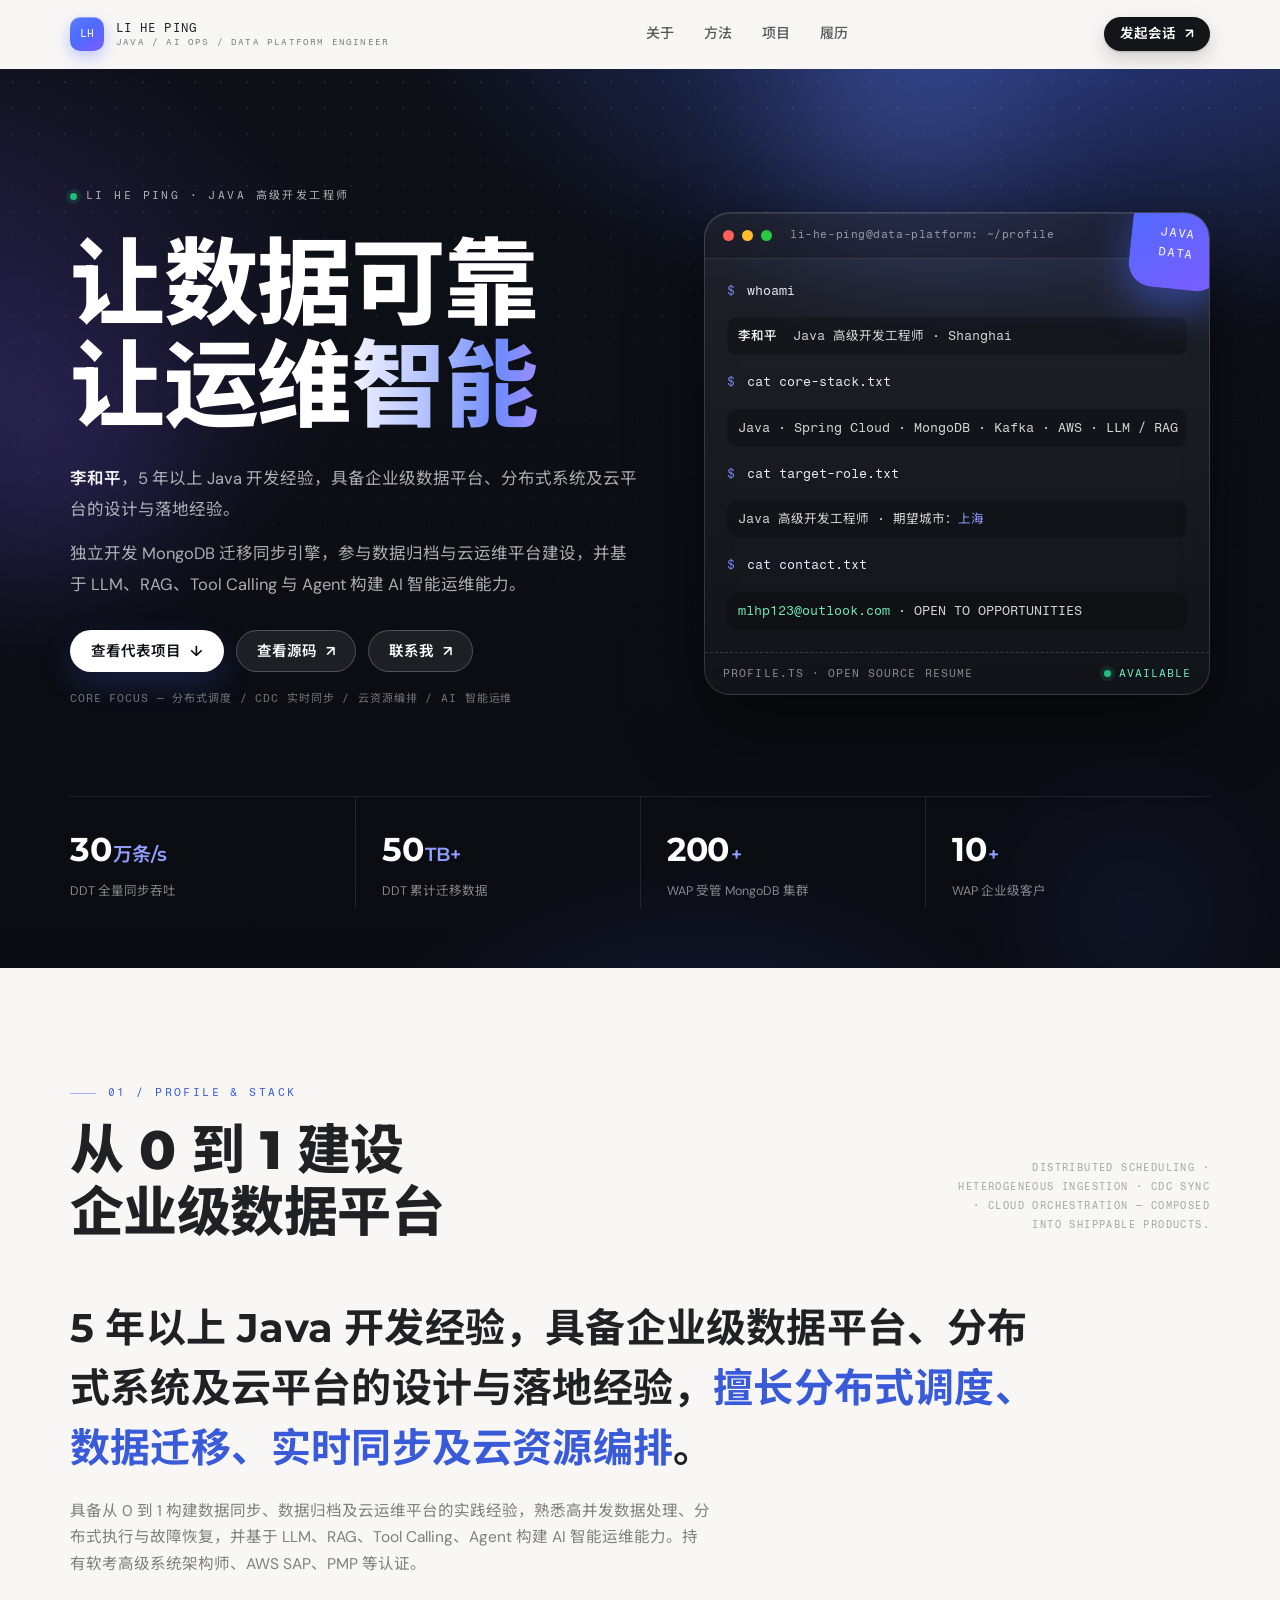
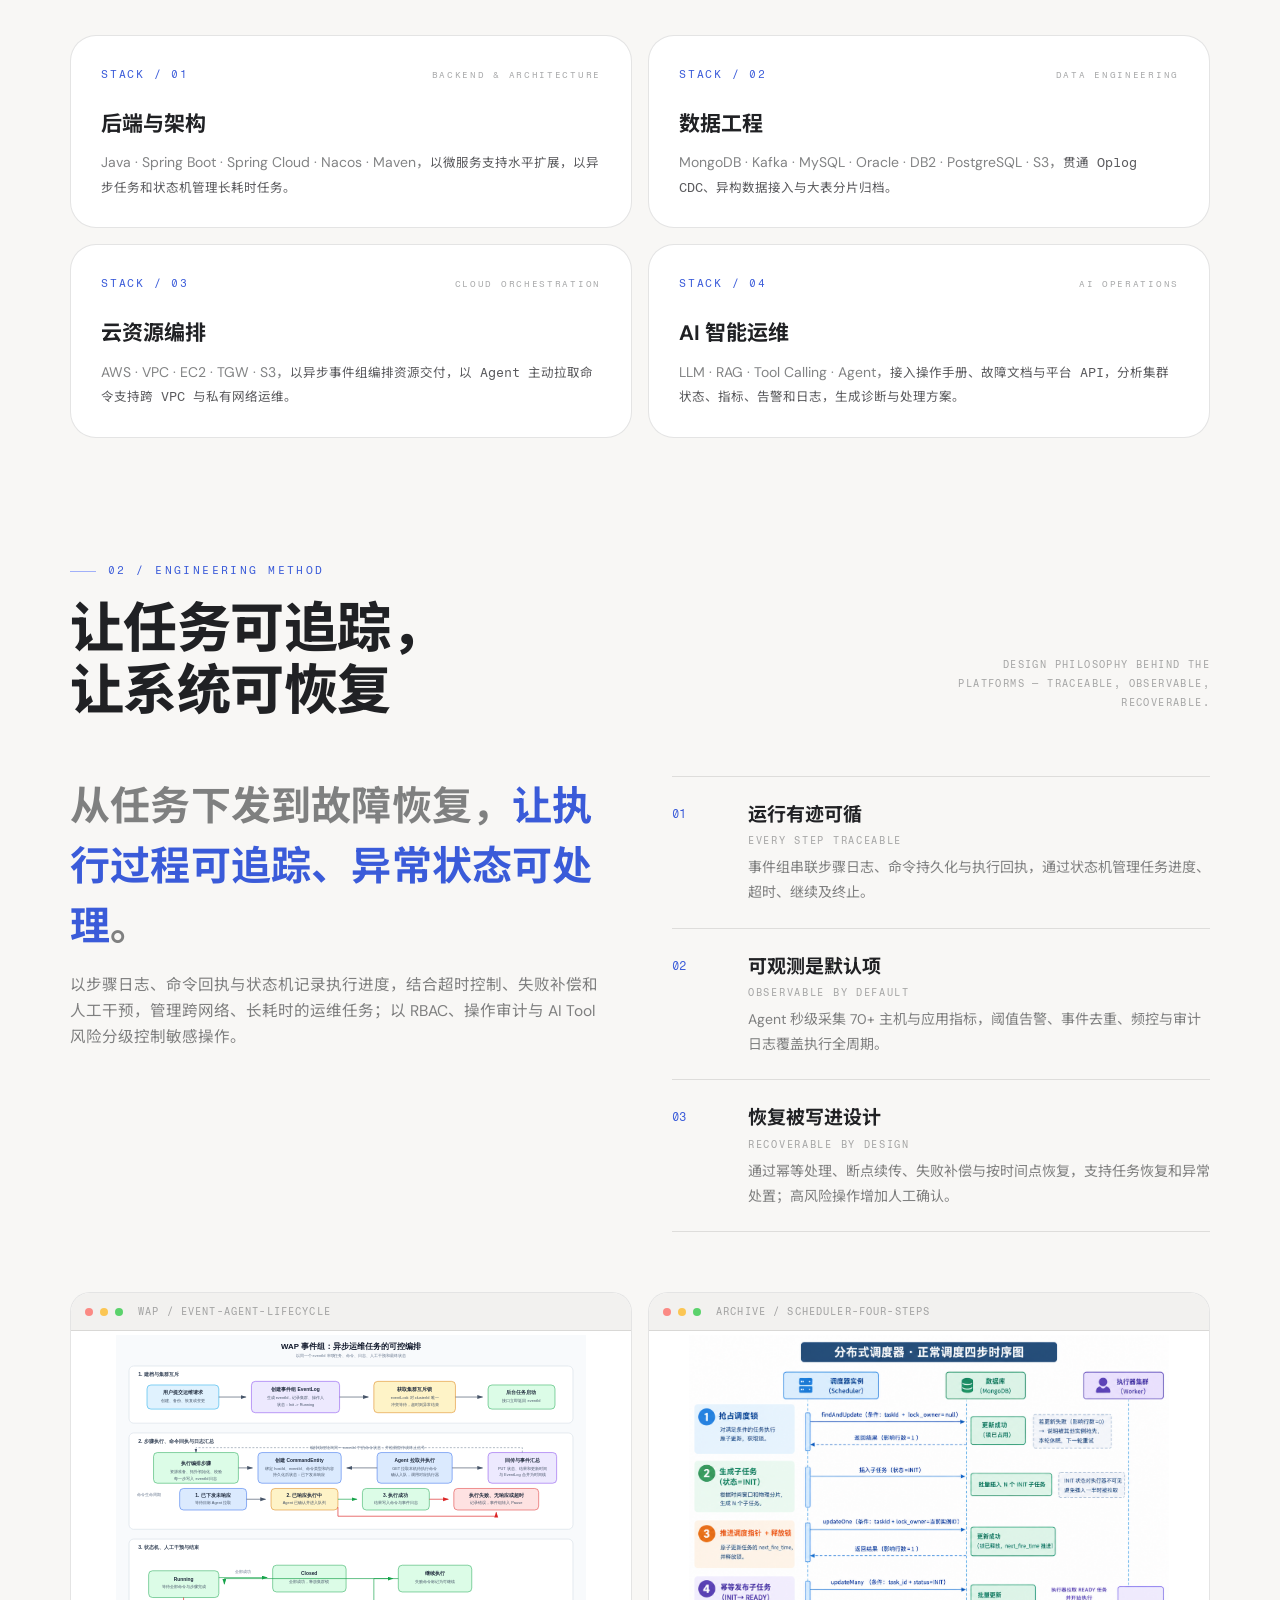
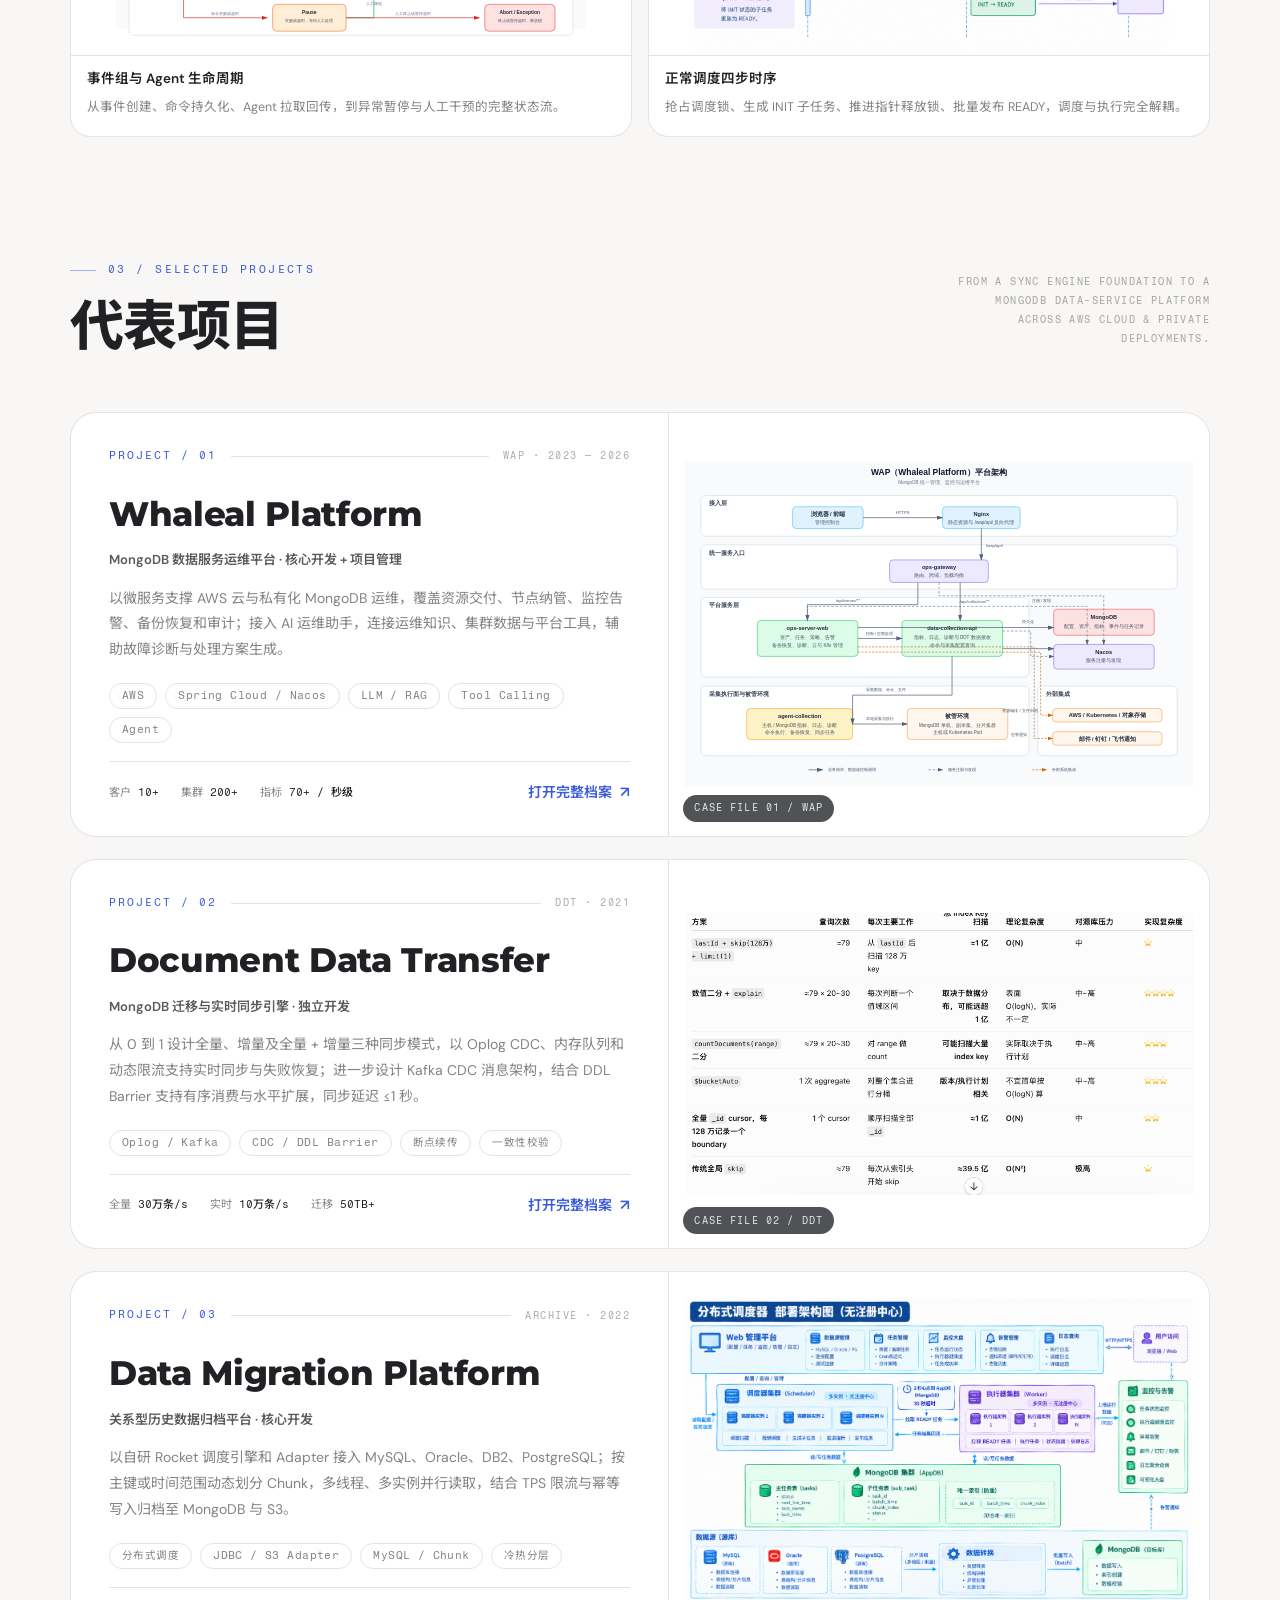
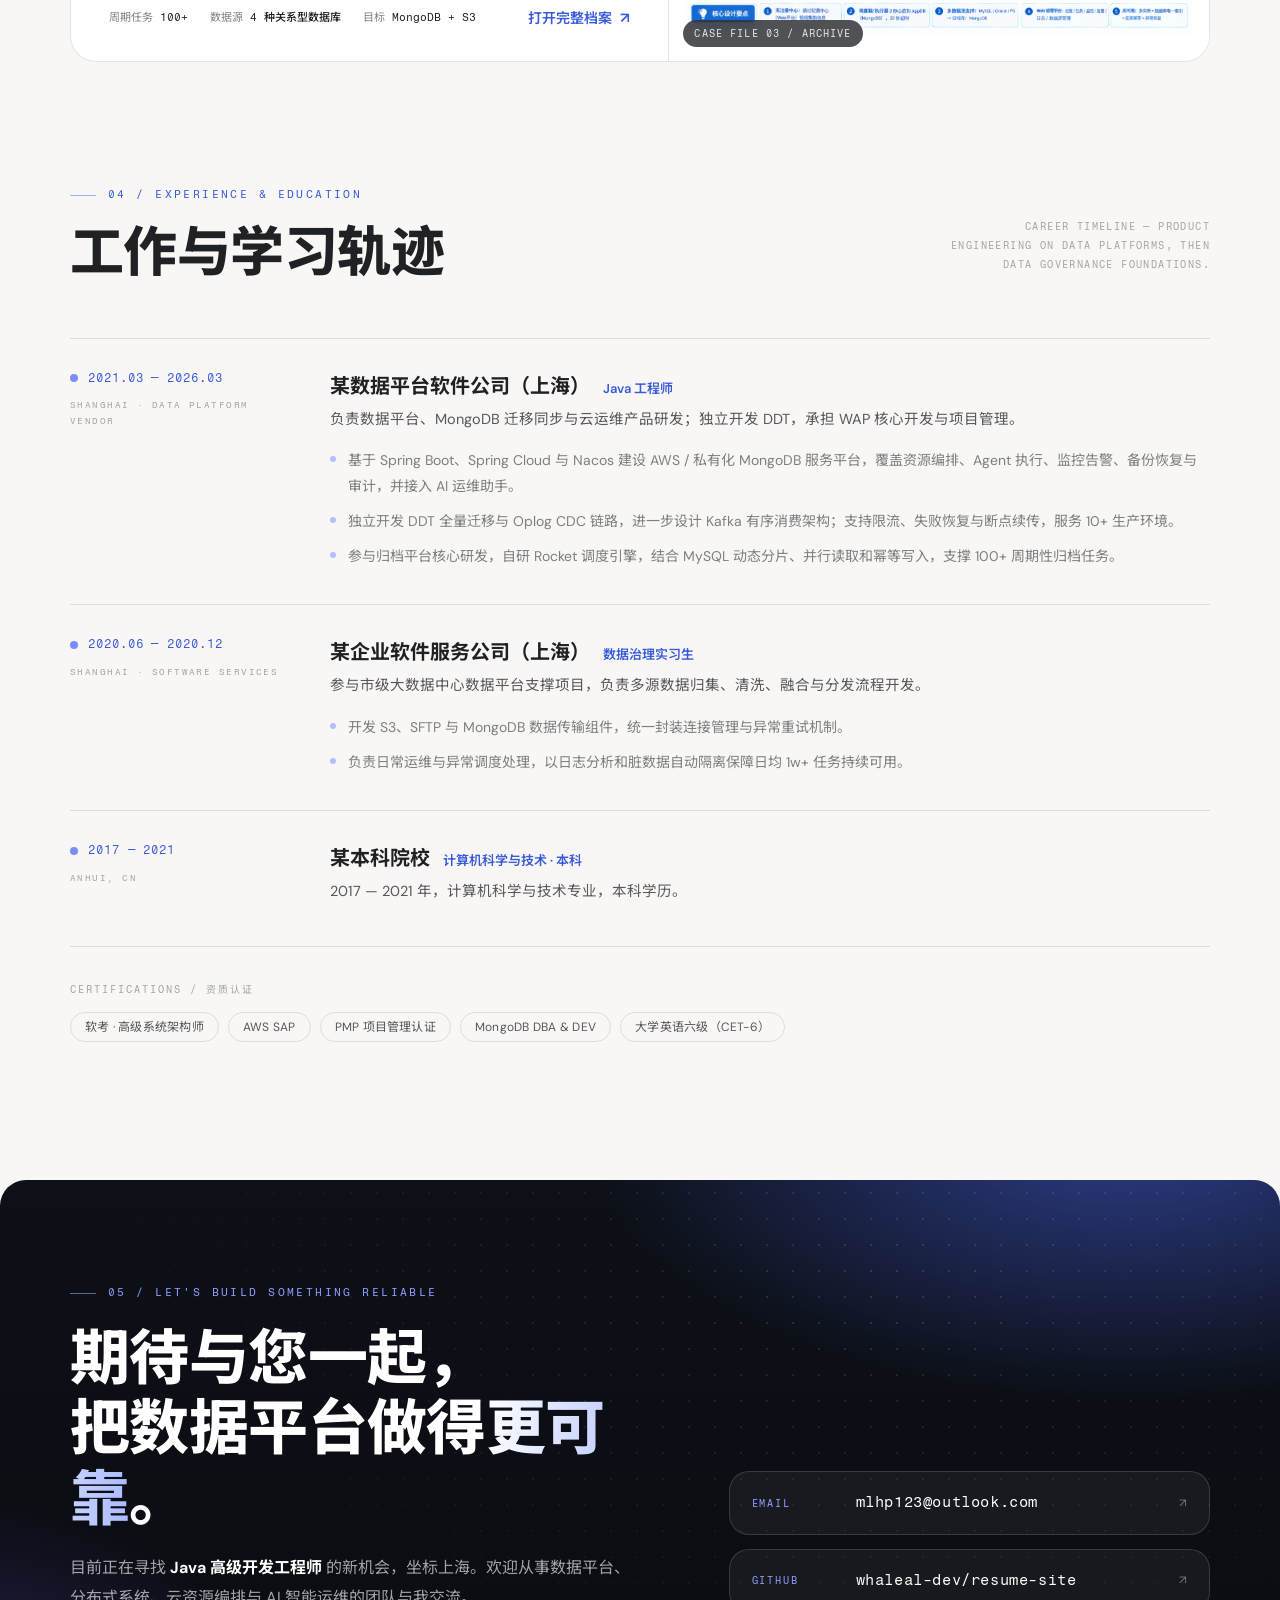
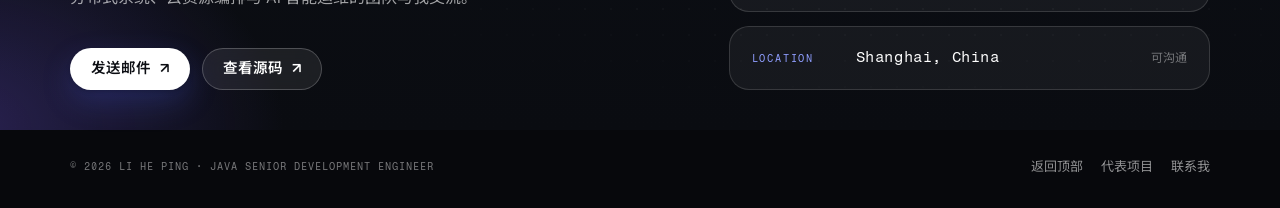
==== commit 44e7822c: "fix: 同步最新简历内容，校准开发年限和项目成果展示" ====
--- a/index.html
+++ b/index.html
@@ -3,7 +3,7 @@
 <head>
   <meta charset="UTF-8">
   <meta name="viewport" content="width=device-width, initial-scale=1.0">
-  <meta name="description" content="李和平｜Java 高级开发工程师：5 年以上开发与架构经验，专注 MongoDB 数据平台、云资源编排与 AI 智能运维。">
+  <meta name="description" content="李和平｜Java 高级开发工程师：5 年以上 Java 开发经验，具备数据同步、分布式归档与云运维平台的设计落地经验，专注 MongoDB、云资源编排与 AI 智能运维。">
   <title>李和平 · Java 高级开发工程师</title>
   <link rel="icon" href="data:image/svg+xml,%3Csvg xmlns='http://www.w3.org/2000/svg' viewBox='0 0 64 64'%3E%3Crect width='64' height='64' rx='16' fill='%234d6bfe'/%3E%3Ctext x='32' y='43' font-family='monospace' font-size='28' fill='white' text-anchor='middle'%3ELH%3C/text%3E%3C/svg%3E">
   <link rel="preconnect" href="https://fonts.googleapis.com">
@@ -41,10 +41,10 @@
             <div class="hero-topline">
               <span class="hero-eyebrow"><span class="dot dot-green"></span> LI HE PING · JAVA 高级开发工程师</span>
             </div>
-            <h1>每一次数据流转<br>皆<span class="grad">有迹可循</span></h1>
+            <h1>让数据可靠<br>让运维<span class="grad">智能</span></h1>
             <div class="hero-copy">
-              <p><strong>李和平</strong>，5 年以上 Java 开发与架构经验，专注企业级数据平台、分布式系统与云平台建设。</p>
-              <p>从分布式调度、数据迁移、实时同步到云资源编排，并基于 LLM、RAG、Tool Calling 与 Agent 构建 AI 智能运维能力。</p>
+              <p><strong>李和平</strong>，5 年以上 Java 开发经验，具备企业级数据平台、分布式系统及云平台的设计与落地经验。</p>
+              <p>独立开发 MongoDB 迁移同步引擎，参与数据归档与云运维平台建设，并基于 LLM、RAG、Tool Calling 与 Agent 构建 AI 智能运维能力。</p>
             </div>
             <div class="hero-actions">
               <a class="btn btn-white" href="#projects">查看代表项目 <span aria-hidden="true">↓</span></a>
@@ -63,8 +63,8 @@
               <div class="t-line t-out"><b>李和平</b>&nbsp;&nbsp;Java 高级开发工程师 · Shanghai</div>
               <div class="t-line"><span class="t-prompt">$</span><span class="t-cmd">cat core-stack.txt</span></div>
               <div class="t-line t-out">Java · Spring Cloud · MongoDB · Kafka · AWS · LLM / RAG</div>
-              <div class="t-line"><span class="t-prompt">$</span><span class="t-cmd">./status.sh --location</span></div>
-              <div class="t-line t-out"><span class="accent">上海</span> · 求职中（Java 高级开发 / 数据平台 / AI 运维）</div>
+              <div class="t-line"><span class="t-prompt">$</span><span class="t-cmd">cat target-role.txt</span></div>
+              <div class="t-line t-out">Java 高级开发工程师 · 期望城市：<span class="accent">上海</span></div>
               <div class="t-line"><span class="t-prompt">$</span><span class="t-cmd">cat contact.txt</span></div>
               <div class="t-line t-out"><a href="mailto:mlhp123@outlook.com">mlhp123@outlook.com</a> · OPEN TO OPPORTUNITIES</div>
             </div>
@@ -74,10 +74,10 @@
 
         <div class="metrics-band">
           <div class="container">
-            <div class="metric"><b>30<em>万条/s</em></b><span>全量迁移吞吐</span></div>
-            <div class="metric"><b>50<em>TB+</em></b><span>累计迁移数据</span></div>
-            <div class="metric"><b>200<em>+</em></b><span>受管 MongoDB 集群</span></div>
-            <div class="metric"><b>10<em>+</em></b><span>企业级客户</span></div>
+            <div class="metric"><b>30<em>万条/s</em></b><span>DDT 全量同步吞吐</span></div>
+            <div class="metric"><b>50<em>TB+</em></b><span>DDT 累计迁移数据</span></div>
+            <div class="metric"><b>200<em>+</em></b><span>WAP 受管 MongoDB 集群</span></div>
+            <div class="metric"><b>10<em>+</em></b><span>WAP 企业级客户</span></div>
           </div>
         </div>
       </div>
@@ -94,7 +94,7 @@
           <p class="sec-en">Distributed scheduling · heterogeneous ingestion · CDC sync · cloud orchestration — composed into shippable products.</p>
         </div>
 
-        <p class="about-statement reveal">5 年以上 Java 开发与架构经验，具备企业级数据平台、分布式系统及云平台的设计与落地经验，<em>擅长分布式调度、数据迁移、实时同步及云资源编排</em>。</p>
+        <p class="about-statement reveal">5 年以上 Java 开发经验，具备企业级数据平台、分布式系统及云平台的设计与落地经验，<em>擅长分布式调度、数据迁移、实时同步及云资源编排</em>。</p>
         <p class="about-sub reveal">具备从 0 到 1 构建数据同步、数据归档及云运维平台的实践经验，熟悉高并发数据处理、分布式执行与故障恢复，并基于 LLM、RAG、Tool Calling、Agent 构建 AI 智能运维能力。持有软考高级系统架构师、AWS SAP、PMP 等认证。</p>
 
         <div class="skill-grid">
@@ -109,14 +109,14 @@
             <p>MongoDB · Kafka · MySQL · Oracle · DB2 · PostgreSQL · S3，<i>贯通 Oplog CDC、异构数据接入与大表分片归档。</i></p>
           </article>
           <article class="skill-card reveal">
-            <div class="skill-top"><span class="skill-no">STACK / 03</span><span class="skill-en">Cloud Native</span></div>
-            <h3>云原生</h3>
-            <p>AWS · Kubernetes · Docker · Nginx · Nacos · IaC，<i>以事件编排驱动云端资源交付与跨 VPC 节点纳管。</i></p>
+            <div class="skill-top"><span class="skill-no">STACK / 03</span><span class="skill-en">Cloud Orchestration</span></div>
+            <h3>云资源编排</h3>
+            <p>AWS · VPC · EC2 · TGW · S3，<i>以异步事件组编排资源交付，以 Agent 主动拉取命令支持跨 VPC 与私有网络运维。</i></p>
           </article>
           <article class="skill-card reveal">
             <div class="skill-top"><span class="skill-no">STACK / 04</span><span class="skill-en">AI Operations</span></div>
             <h3>AI 智能运维</h3>
-            <p>LLM · RAG · Tool Calling · Agent，<i>连接运维知识、集群状态与平台工具，生成诊断方案，并对高风险操作增加人工确认。</i></p>
+            <p>LLM · RAG · Tool Calling · Agent，<i>接入操作手册、故障文档与平台 API，分析集群状态、指标、告警和日志，生成诊断与处理方案。</i></p>
           </article>
         </div>
       </div>
@@ -128,20 +128,20 @@
         <div class="sec-head reveal">
           <div>
             <span class="sec-index">02 / ENGINEERING METHOD</span>
-            <h2 class="sec-title">一切皆可运行，<br>运行皆有迹可循</h2>
+            <h2 class="sec-title">让任务可追踪，<br>让系统可恢复</h2>
           </div>
           <p class="sec-en">Design philosophy behind the platforms — traceable, observable, recoverable.</p>
         </div>
 
         <div class="method-intro">
           <div class="method-copy">
-            <p class="about-statement reveal">数据平台不只是「搬数据」，而是把<em>每一步都变成可以回放的事件</em>。</p>
-            <p class="reveal">模型看到的一切，都会写入事件流；任务走到哪里、为什么暂停、如何恢复，都从同一份日志里长出来——这也是长耗时、跨网络、易失败任务的唯一解法。</p>
+            <p class="about-statement reveal">从任务下发到故障恢复，<em>让执行过程可追踪、异常状态可处理</em>。</p>
+            <p class="reveal">以步骤日志、命令回执与状态机记录执行进度，结合超时控制、失败补偿和人工干预，管理跨网络、长耗时的运维任务；以 RBAC、操作审计与 AI Tool 风险分级控制敏感操作。</p>
           </div>
           <div class="method-steps reveal">
             <div class="method-step">
               <span class="n">01</span>
-              <div><h3>运行有迹可循<small>Every step traceable</small></h3><p>事件组串联命令持久化、执行回执与状态流转；暂停、重试、人工介入与回放，共享同一条事件流。</p></div>
+              <div><h3>运行有迹可循<small>Every step traceable</small></h3><p>事件组串联步骤日志、命令持久化与执行回执，通过状态机管理任务进度、超时、继续及终止。</p></div>
             </div>
             <div class="method-step">
               <span class="n">02</span>
@@ -149,7 +149,7 @@
             </div>
             <div class="method-step">
               <span class="n">03</span>
-              <div><h3>恢复被写进设计<small>Recoverable by design</small></h3><p>幂等标识、断点续传、失败回退与按时间点备份，让每一次中断都能从上次确认点继续。</p></div>
+              <div><h3>恢复被写进设计<small>Recoverable by design</small></h3><p>通过幂等处理、断点续传、失败补偿与按时间点恢复，支持任务恢复和异常处置；高风险操作增加人工确认。</p></div>
             </div>
           </div>
         </div>
@@ -185,7 +185,7 @@
             <div class="pc-index"><span class="num">PROJECT / 01</span><span class="rule"></span><span class="pc-code">WAP · 2023 — 2026</span></div>
             <h3 class="pc-title">Whaleal Platform</h3>
             <p class="pc-zh">MongoDB 数据服务运维平台 · 核心开发 + 项目管理</p>
-            <p class="pc-lead">基于 Spring Boot + Spring Cloud + Nacos 构建面向 AWS 云与私有化环境的微服务平台，覆盖资源交付、监控告警、自动化处置、备份恢复与迁移审计，并接入 AI 运维助手。</p>
+            <p class="pc-lead">以微服务支撑 AWS 云与私有化 MongoDB 运维，覆盖资源交付、节点纳管、监控告警、备份恢复和审计；接入 AI 运维助手，连接运维知识、集群数据与平台工具，辅助故障诊断与处理方案生成。</p>
             <div class="pc-tags">
               <span class="chip chip-tag">AWS</span>
               <span class="chip chip-tag">Spring Cloud / Nacos</span>
@@ -209,12 +209,12 @@
             <div class="pc-index"><span class="num">PROJECT / 02</span><span class="rule"></span><span class="pc-code">DDT · 2021</span></div>
             <h3 class="pc-title">Document Data Transfer</h3>
             <p class="pc-zh">MongoDB 迁移与实时同步引擎 · 独立开发</p>
-            <p class="pc-lead">从 0 到 1 构建全量、增量及全量 + 增量同步引擎；基于 Oplog 与内存队列实现 CDC，并进一步设计 Kafka 消息架构，通过 DML / DDL Topic、Partition Key 与 DDL Barrier 支持有序消费和水平扩展，同步延迟 ≤1 秒。</p>
+            <p class="pc-lead">从 0 到 1 设计全量、增量及全量 + 增量三种同步模式，以 Oplog CDC、内存队列和动态限流支持实时同步与失败恢复；进一步设计 Kafka CDC 消息架构，结合 DDL Barrier 支持有序消费与水平扩展，同步延迟 ≤1 秒。</p>
             <div class="pc-tags">
               <span class="chip chip-tag">Oplog / Kafka</span>
               <span class="chip chip-tag">CDC / DDL Barrier</span>
               <span class="chip chip-tag">断点续传</span>
-              <span class="chip chip-tag">批量写入</span>
+              <span class="chip chip-tag">一致性校验</span>
             </div>
             <div class="pc-foot">
               <div class="pc-stats"><span>全量 <b>30万条/s</b></span><span>实时 <b>10万条/s</b></span><span>迁移 <b>50TB+</b></span></div>
@@ -231,7 +231,7 @@
           <div class="pc-main">
             <div class="pc-index"><span class="num">PROJECT / 03</span><span class="rule"></span><span class="pc-code">ARCHIVE · 2022</span></div>
             <h3 class="pc-title">Data Migration Platform</h3>
-            <p class="pc-zh">关系型历史数据归档平台 · 分布式调度器 Rocket</p>
+            <p class="pc-zh">关系型历史数据归档平台 · 核心开发</p>
             <p class="pc-lead">以自研 Rocket 调度引擎和 Adapter 接入 MySQL、Oracle、DB2、PostgreSQL；按主键或时间范围动态划分 Chunk，多线程、多实例并行读取，结合 TPS 限流与幂等写入归档至 MongoDB 与 S3。</p>
             <div class="pc-tags">
               <span class="chip chip-tag">分布式调度</span>
@@ -240,7 +240,7 @@
               <span class="chip chip-tag">冷热分层</span>
             </div>
             <div class="pc-foot">
-              <div class="pc-stats"><span>周期任务 <b>100+</b></span><span>数据源 <b>4 类</b></span><span>目标 <b>MongoDB + S3</b></span></div>
+              <div class="pc-stats"><span>周期任务 <b>100+</b></span><span>数据源 <b>4 种关系型数据库</b></span><span>目标 <b>MongoDB + S3</b></span></div>
               <a class="pc-go" href="project.html?id=archive">打开完整档案 <span class="arr" aria-hidden="true">↗</span></a>
             </div>
           </div>
@@ -302,7 +302,7 @@
             </div>
             <div class="tl-body">
               <h3>某本科院校 <small>计算机科学与技术 · 本科</small></h3>
-              <p>数据结构、操作系统、数据库、计算机网络、软件工程与大数据方向。</p>
+              <p>2017 — 2021 年，计算机科学与技术专业，本科学历。</p>
             </div>
           </div>
         </div>
@@ -312,9 +312,9 @@
           <div class="cert-list">
             <span class="chip chip-tag">软考 · 高级系统架构师</span>
             <span class="chip chip-tag">AWS SAP</span>
-            <span class="chip chip-tag">PMP</span>
+            <span class="chip chip-tag">PMP 项目管理认证</span>
             <span class="chip chip-tag">MongoDB DBA &amp; DEV</span>
-            <span class="chip chip-tag">英语六级</span>
+            <span class="chip chip-tag">大学英语六级（CET-6）</span>
           </div>
         </div>
       </div>
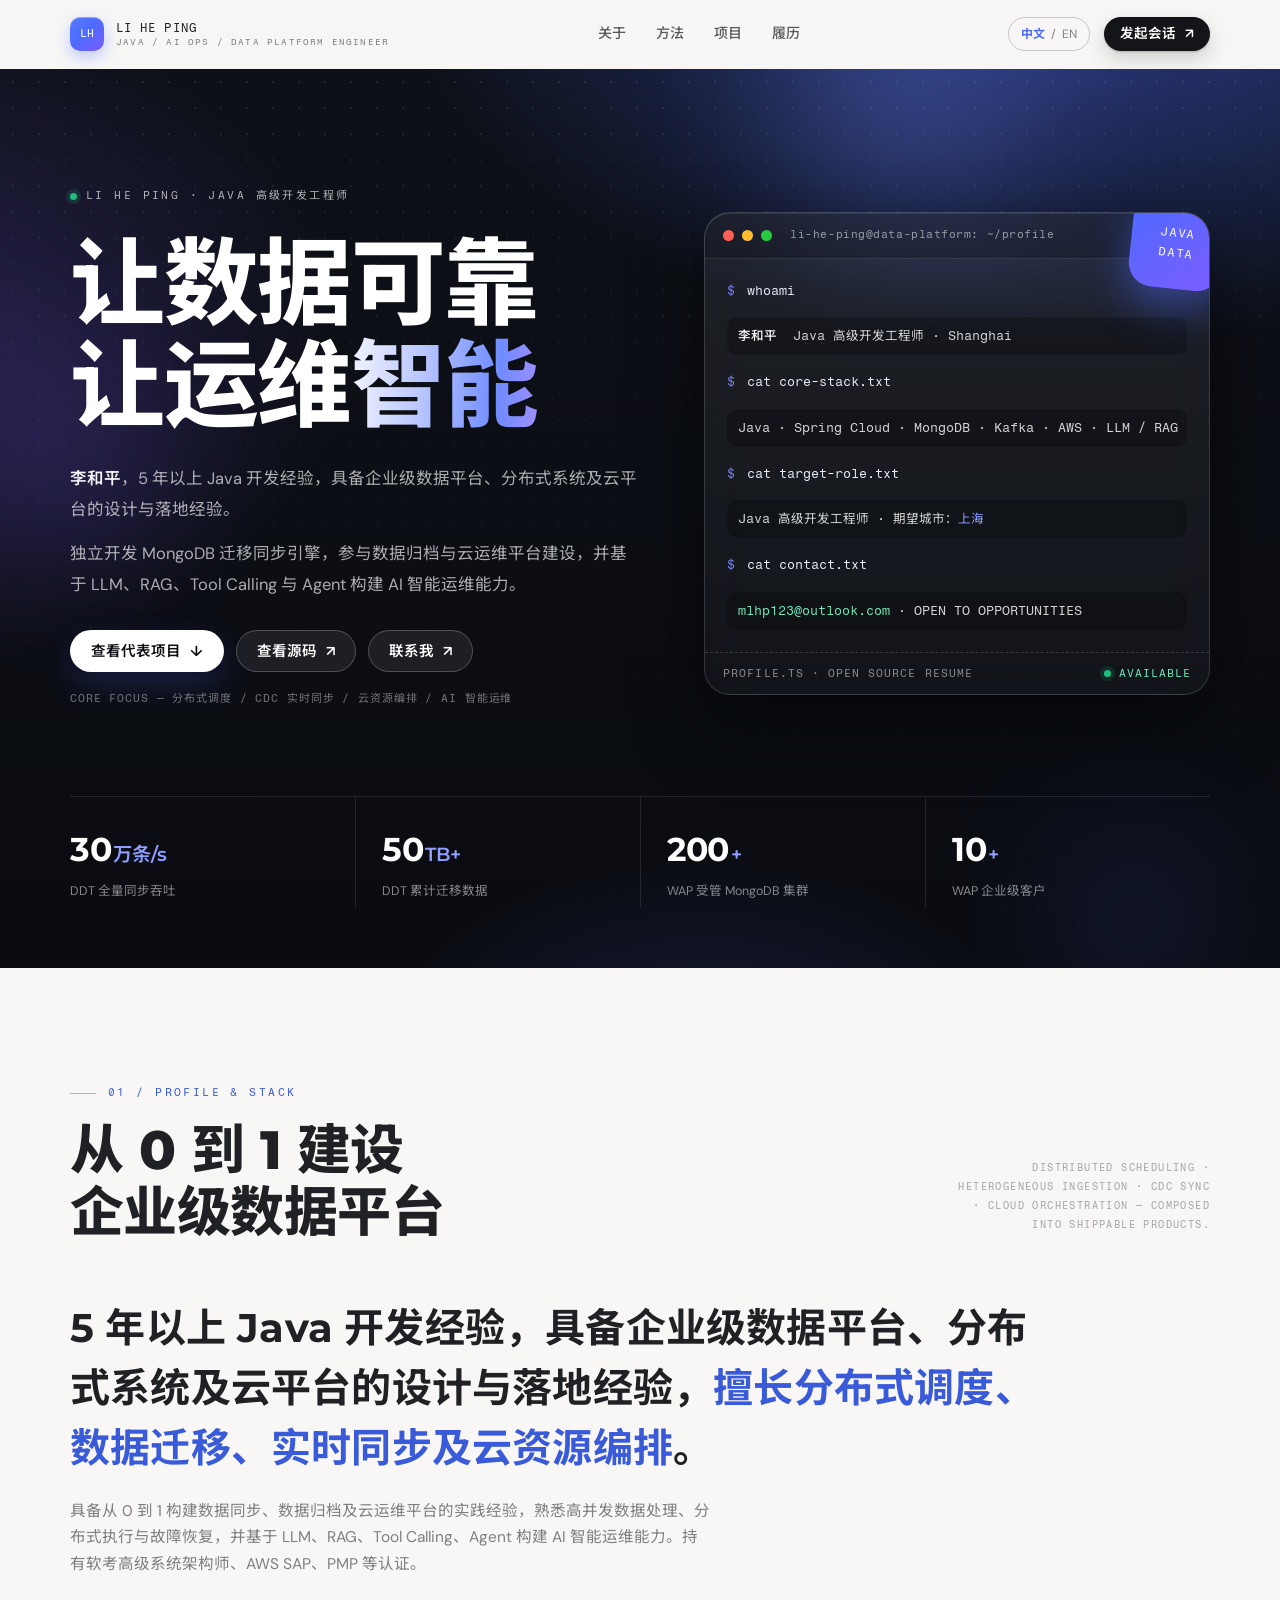
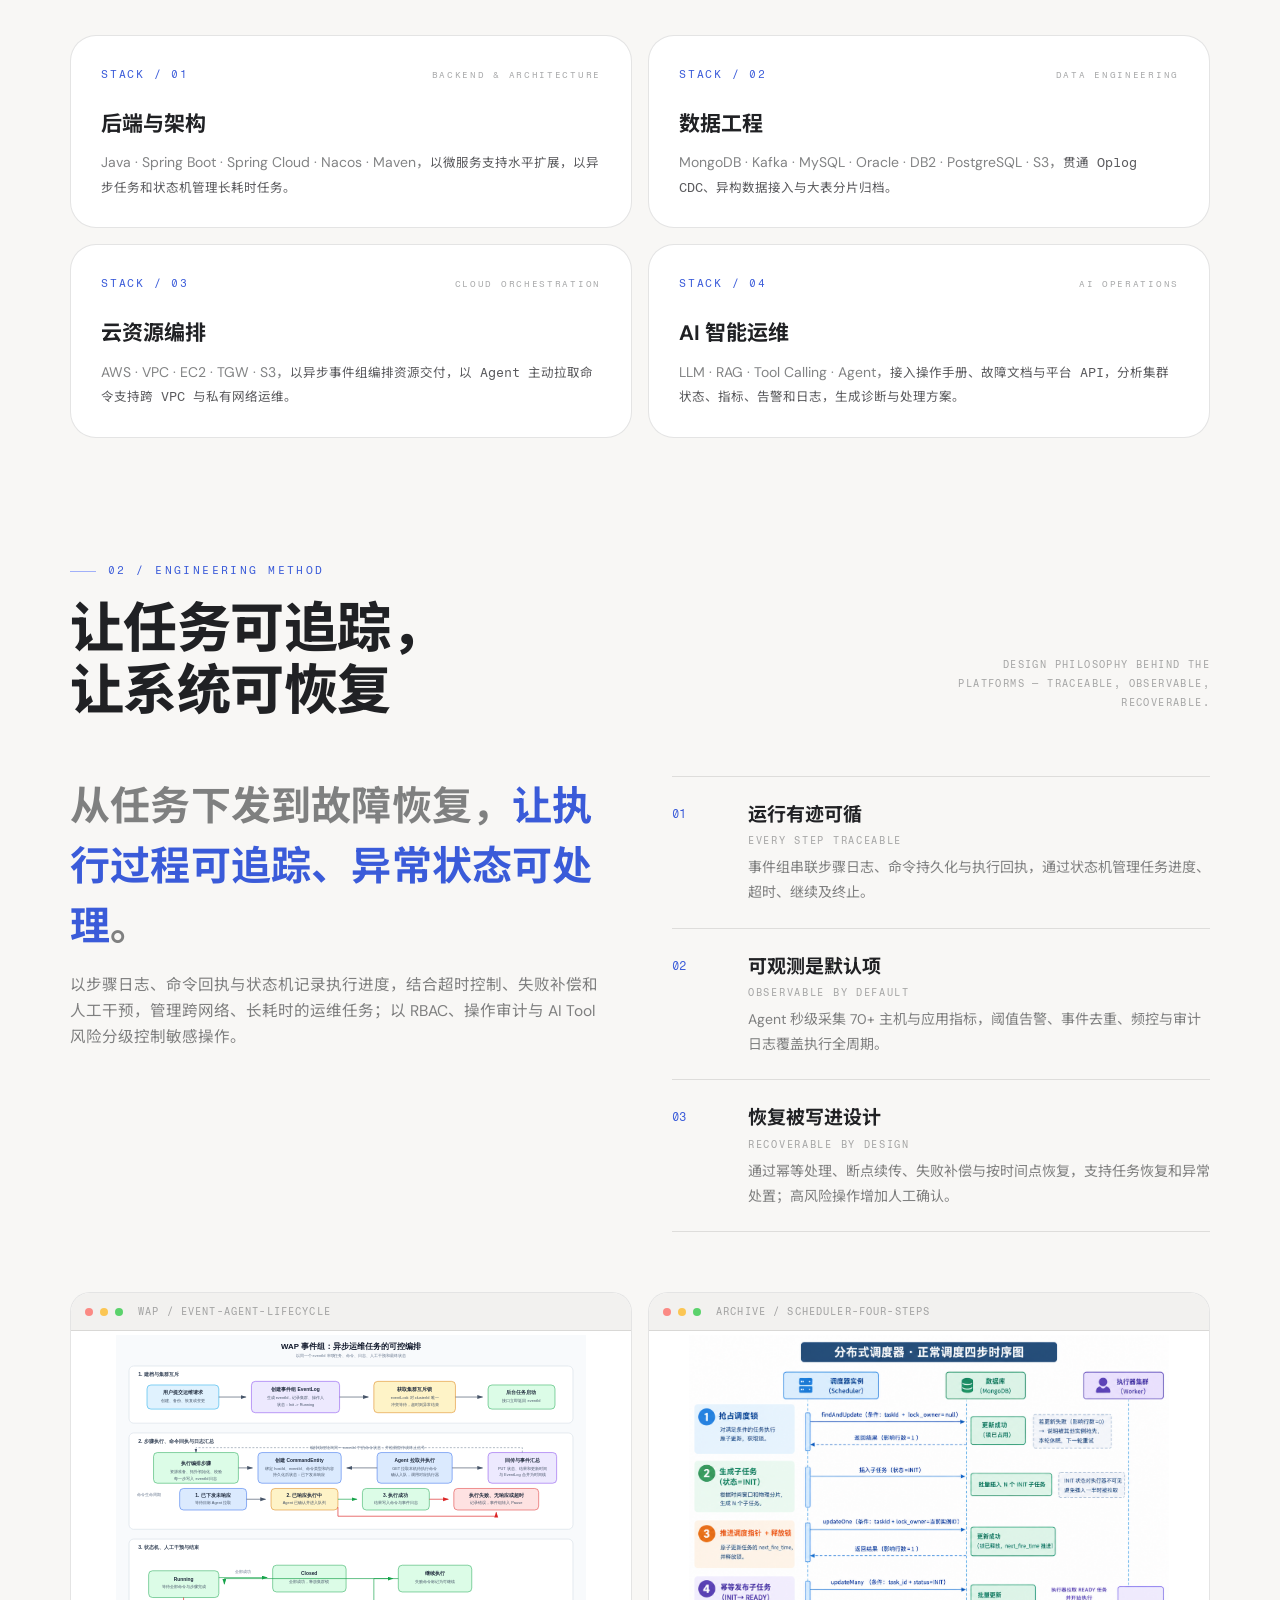
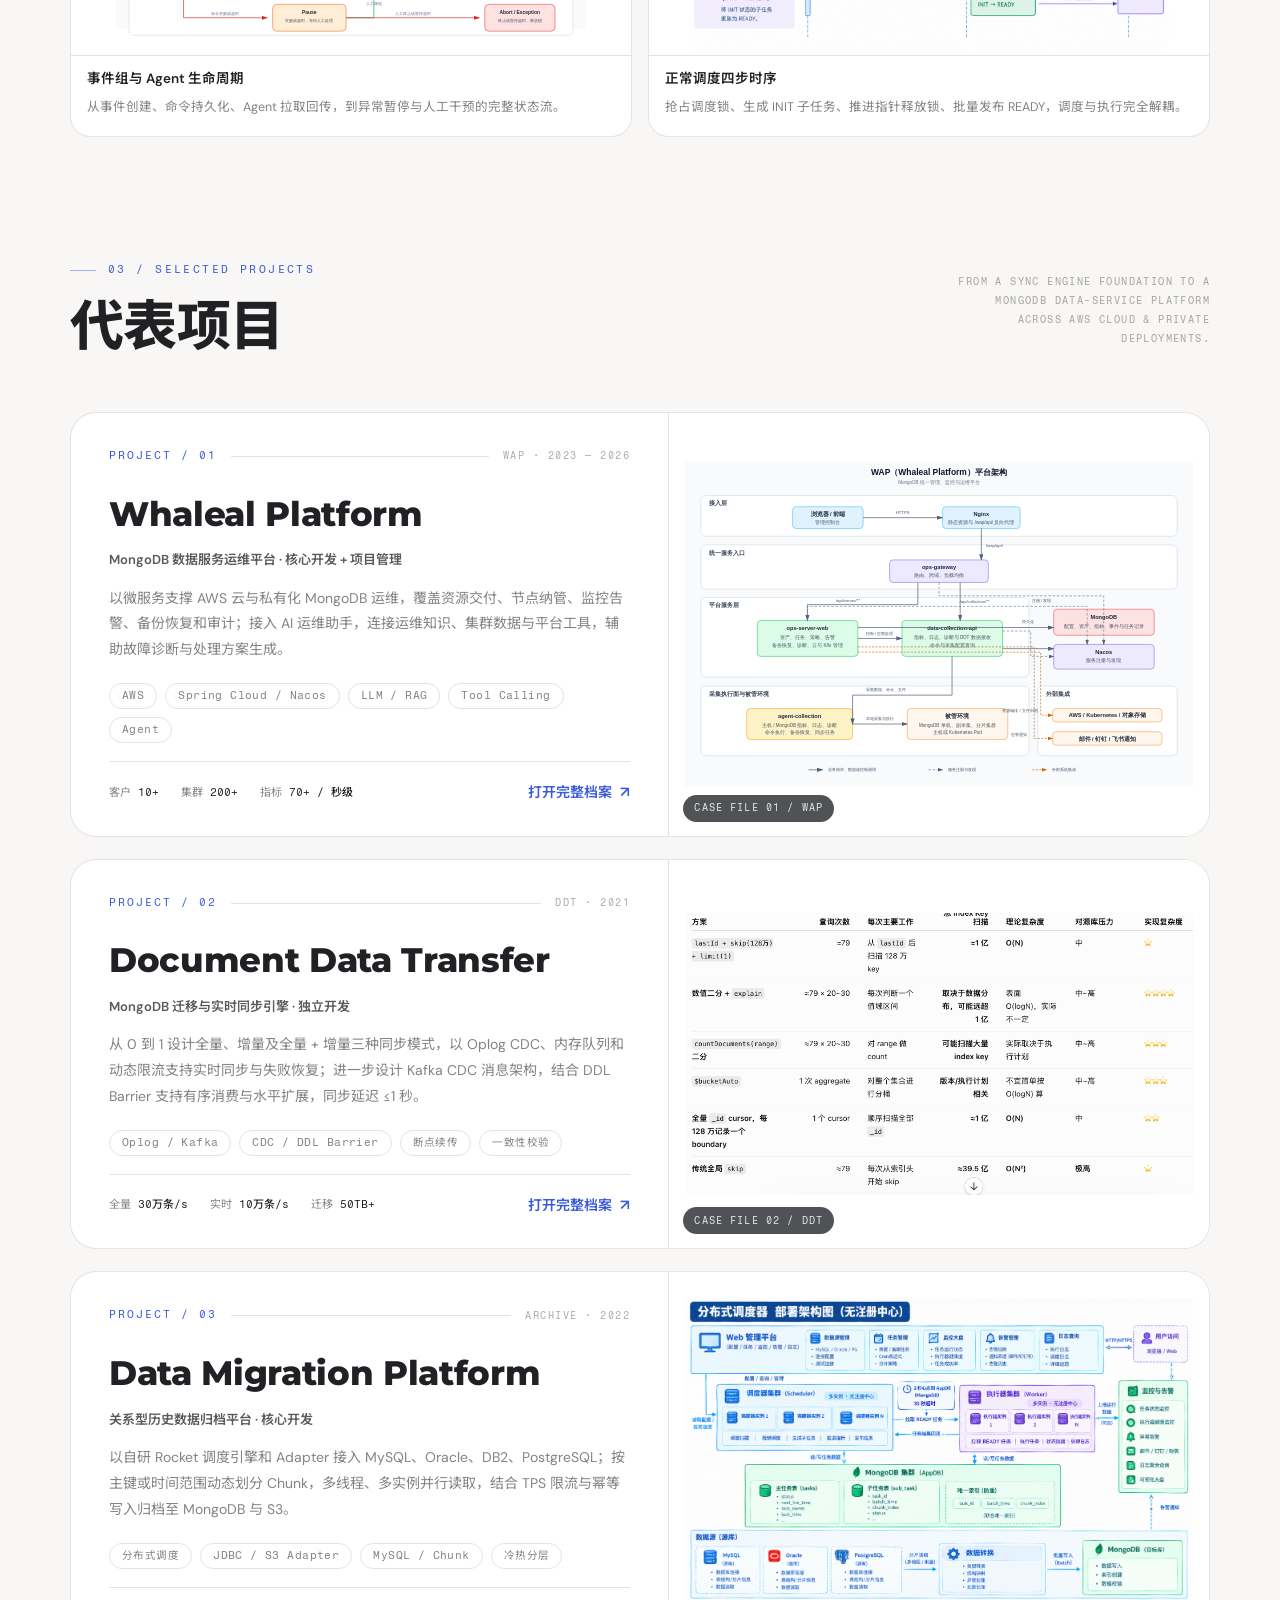
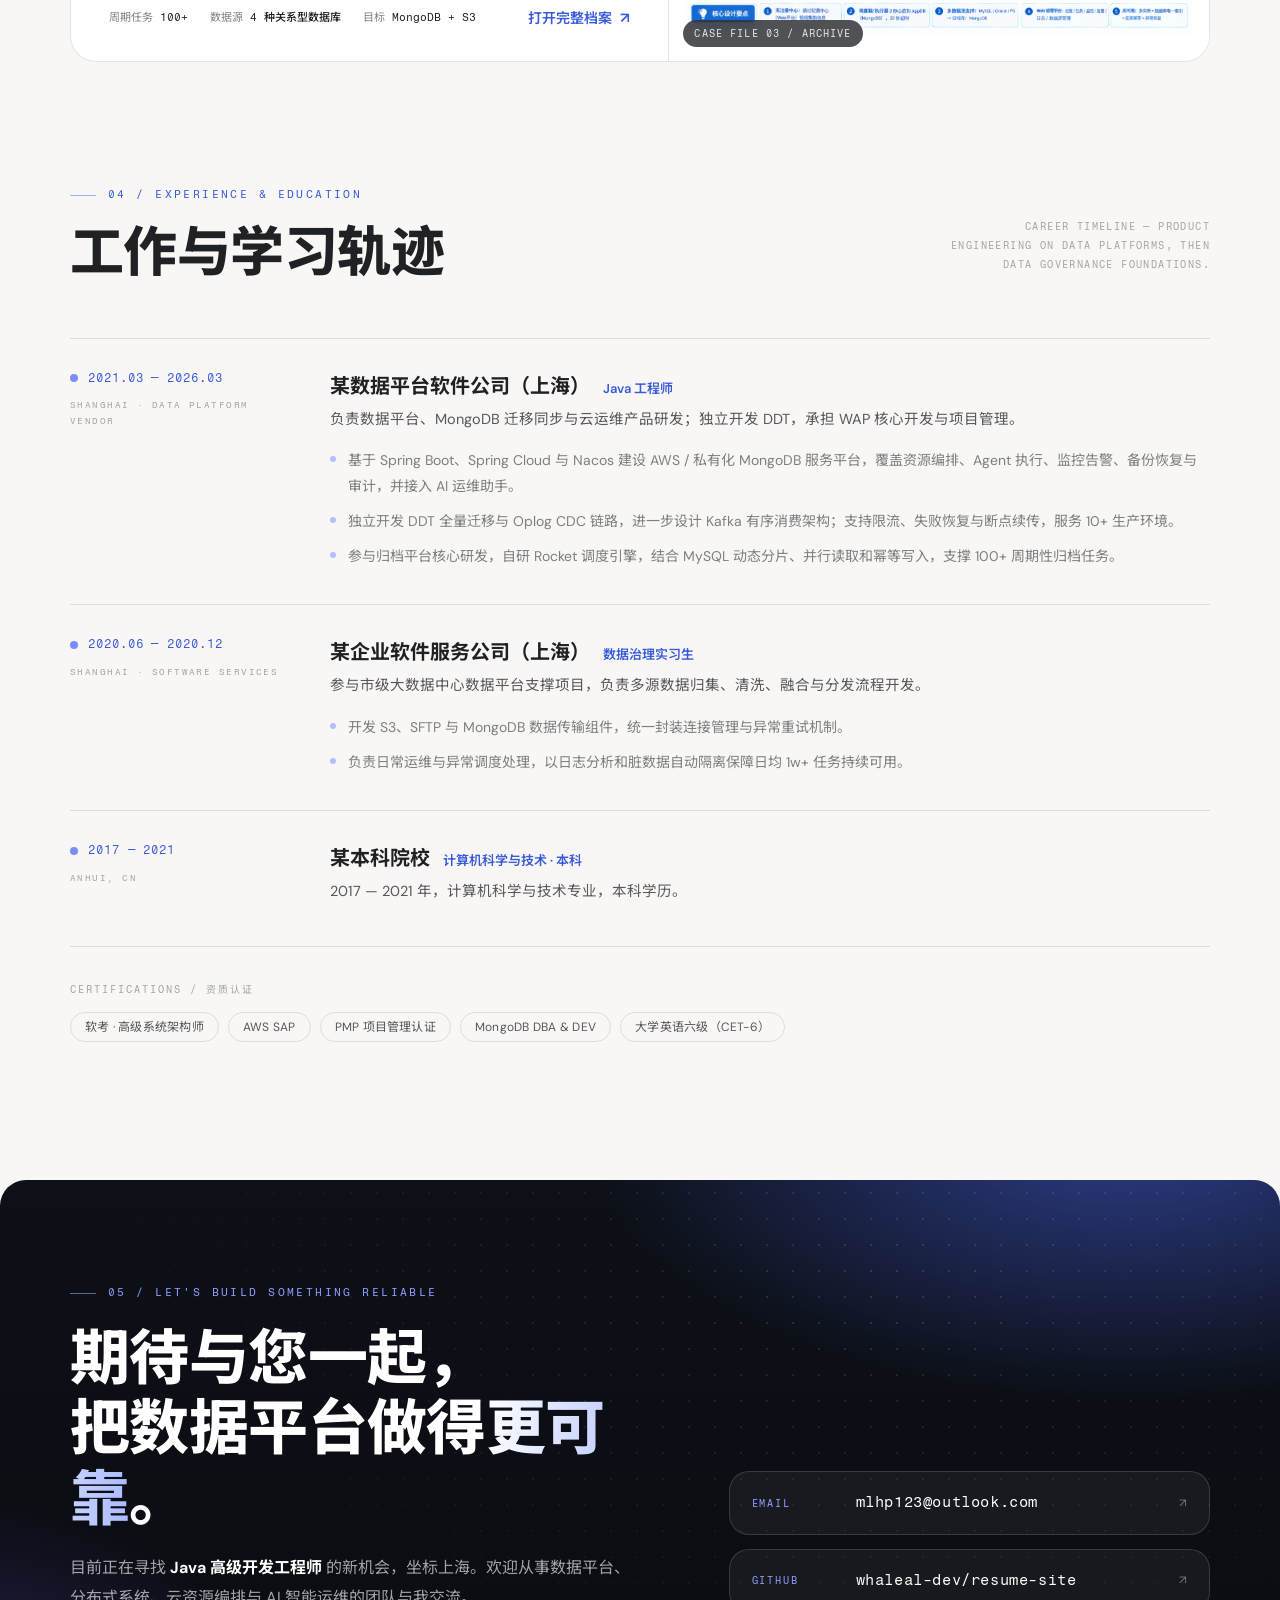
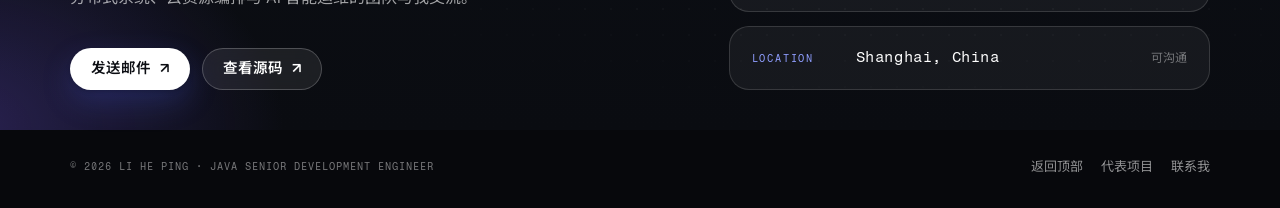
==== commit 364e3054: "feat: 发布首页和项目详情中英文切换及移动端适配" ====
--- a/index.html
+++ b/index.html
@@ -3,30 +3,31 @@
 <head>
   <meta charset="UTF-8">
   <meta name="viewport" content="width=device-width, initial-scale=1.0">
-  <meta name="description" content="李和平｜Java 高级开发工程师：5 年以上 Java 开发经验，具备数据同步、分布式归档与云运维平台的设计落地经验，专注 MongoDB、云资源编排与 AI 智能运维。">
-  <title>李和平 · Java 高级开发工程师</title>
+  <meta name="description" content="李和平｜Java 高级开发工程师：5 年以上 Java 开发经验，具备数据同步、分布式归档与云运维平台的设计落地经验，专注 MongoDB、云资源编排与 AI 智能运维。" data-en-content="Li Heping | Senior Java Developer with 5+ years of experience designing and delivering data synchronization, distributed archiving, and cloud operations platforms, focused on MongoDB, cloud resource orchestration, and AI operations.">
+  <title data-en="Li Heping · Senior Java Developer">李和平 · Java 高级开发工程师</title>
   <link rel="icon" href="data:image/svg+xml,%3Csvg xmlns='http://www.w3.org/2000/svg' viewBox='0 0 64 64'%3E%3Crect width='64' height='64' rx='16' fill='%234d6bfe'/%3E%3Ctext x='32' y='43' font-family='monospace' font-size='28' fill='white' text-anchor='middle'%3ELH%3C/text%3E%3C/svg%3E">
   <link rel="preconnect" href="https://fonts.googleapis.com">
   <link rel="preconnect" href="https://fonts.gstatic.com" crossorigin>
   <link href="https://fonts.googleapis.com/css2?family=DM+Sans:wght@400;500;600;700&family=Fragment+Mono&family=Montserrat:wght@600;700;800&family=Noto+Sans+SC:wght@400;500;600;700;800;900&display=swap" rel="stylesheet">
-  <link rel="stylesheet" href="harness.css?v=20260920-2">
+  <link rel="stylesheet" href="harness.css?v=20261022-i18n-1">
 </head>
 <body>
 
   <header class="site-header" id="top">
     <div class="container header-inner">
-      <a class="brand" href="#top" aria-label="返回顶部">
+      <a class="brand" href="#top" aria-label="返回顶部" data-en-aria-label="Back to top">
         <span class="brand-mark" aria-hidden="true">LH</span>
         <span class="brand-text"><b>LI HE PING</b><span>JAVA / AI OPS / DATA PLATFORM ENGINEER</span></span>
       </a>
-      <nav class="site-nav" aria-label="主导航">
-        <a href="#profile">关于</a>
-        <a href="#method">方法</a>
-        <a href="#projects">项目</a>
-        <a href="#experience">履历</a>
+      <nav class="site-nav" aria-label="主导航" data-en-aria-label="Main navigation">
+        <a href="#profile" data-en="About">关于</a>
+        <a href="#method" data-en="Method">方法</a>
+        <a href="#projects" data-en="Projects">项目</a>
+        <a href="#experience" data-en="Experience">履历</a>
       </nav>
       <div class="header-right">
-        <a class="btn btn-dark btn-sm" href="mailto:mlhp123@outlook.com">发起会话 <span aria-hidden="true">↗</span></a>
+        <button class="language-toggle" type="button" aria-label="切换到英文" data-en-aria-label="Switch to Chinese"><span lang="zh-CN">中文</span><span aria-hidden="true">/</span><span lang="en">EN</span></button>
+        <a class="btn btn-dark btn-sm" href="mailto:mlhp123@outlook.com" data-en="Get in touch &lt;span aria-hidden=&quot;true&quot;&gt;↗&lt;/span&gt;">发起会话 <span aria-hidden="true">↗</span></a>
       </div>
     </div>
   </header>
@@ -39,32 +40,32 @@
         <div class="hero-grid">
           <div>
             <div class="hero-topline">
-              <span class="hero-eyebrow"><span class="dot dot-green"></span> LI HE PING · JAVA 高级开发工程师</span>
-            </div>
-            <h1>让数据可靠<br>让运维<span class="grad">智能</span></h1>
+              <span class="hero-eyebrow" data-en="&lt;span class=&quot;dot dot-green&quot;&gt;&lt;/span&gt; LI HE PING · SENIOR JAVA DEVELOPER"><span class="dot dot-green"></span> LI HE PING · JAVA 高级开发工程师</span>
+            </div>
+            <h1 data-en="Reliable data&lt;br&gt;&lt;span class=&quot;grad&quot;&gt;Intelligent&lt;/span&gt; operations">让数据可靠<br>让运维<span class="grad">智能</span></h1>
             <div class="hero-copy">
-              <p><strong>李和平</strong>，5 年以上 Java 开发经验，具备企业级数据平台、分布式系统及云平台的设计与落地经验。</p>
-              <p>独立开发 MongoDB 迁移同步引擎，参与数据归档与云运维平台建设，并基于 LLM、RAG、Tool Calling 与 Agent 构建 AI 智能运维能力。</p>
+              <p data-en="&lt;strong&gt;Li Heping&lt;/strong&gt;, a Java developer with 5+ years of experience designing and delivering enterprise data platforms, distributed systems, and cloud platforms."><strong>李和平</strong>，5 年以上 Java 开发经验，具备企业级数据平台、分布式系统及云平台的设计与落地经验。</p>
+              <p data-en="Independently developed a MongoDB migration and synchronization engine, contributed to data archiving and cloud operations platforms, and built AI operations capabilities with LLMs, RAG, Tool Calling, and agents.">独立开发 MongoDB 迁移同步引擎，参与数据归档与云运维平台建设，并基于 LLM、RAG、Tool Calling 与 Agent 构建 AI 智能运维能力。</p>
             </div>
             <div class="hero-actions">
-              <a class="btn btn-white" href="#projects">查看代表项目 <span aria-hidden="true">↓</span></a>
-              <a class="btn btn-glass" href="https://github.com/whaleal-dev/resume-site" target="_blank" rel="noreferrer">查看源码 <span aria-hidden="true">↗</span></a>
-              <a class="btn btn-glass" href="mailto:mlhp123@outlook.com">联系我 <span aria-hidden="true">↗</span></a>
-            </div>
-            <p class="hero-note">CORE FOCUS — 分布式调度 / CDC 实时同步 / 云资源编排 / AI 智能运维</p>
+              <a class="btn btn-white" href="#projects" data-en="Explore projects &lt;span aria-hidden=&quot;true&quot;&gt;↓&lt;/span&gt;">查看代表项目 <span aria-hidden="true">↓</span></a>
+              <a class="btn btn-glass" href="https://github.com/whaleal-dev/resume-site" target="_blank" rel="noreferrer" data-en="View source &lt;span aria-hidden=&quot;true&quot;&gt;↗&lt;/span&gt;">查看源码 <span aria-hidden="true">↗</span></a>
+              <a class="btn btn-glass" href="mailto:mlhp123@outlook.com" data-en="Contact me &lt;span aria-hidden=&quot;true&quot;&gt;↗&lt;/span&gt;">联系我 <span aria-hidden="true">↗</span></a>
+            </div>
+            <p class="hero-note" data-en="CORE FOCUS — Distributed scheduling / Real-time CDC / Cloud orchestration / AI operations">CORE FOCUS — 分布式调度 / CDC 实时同步 / 云资源编排 / AI 智能运维</p>
           </div>
 
           <!-- terminal profile -->
-          <div class="terminal" aria-label="工程师档案终端">
+          <div class="terminal" aria-label="工程师档案终端" data-en-aria-label="Engineer profile terminal">
             <div class="terminal-float" aria-hidden="true">JAVA<br>DATA</div>
             <div class="terminal-bar"><i></i><i></i><i></i><span>li-he-ping@data-platform: ~/profile</span></div>
             <div class="terminal-body">
               <div class="t-line"><span class="t-prompt">$</span><span class="t-cmd">whoami</span></div>
-              <div class="t-line t-out"><b>李和平</b>&nbsp;&nbsp;Java 高级开发工程师 · Shanghai</div>
+              <div class="t-line t-out" data-en="&lt;b&gt;Li Heping&lt;/b&gt;&amp;nbsp;&amp;nbsp;Senior Java Developer · Shanghai"><b>李和平</b>&nbsp;&nbsp;Java 高级开发工程师 · Shanghai</div>
               <div class="t-line"><span class="t-prompt">$</span><span class="t-cmd">cat core-stack.txt</span></div>
               <div class="t-line t-out">Java · Spring Cloud · MongoDB · Kafka · AWS · LLM / RAG</div>
               <div class="t-line"><span class="t-prompt">$</span><span class="t-cmd">cat target-role.txt</span></div>
-              <div class="t-line t-out">Java 高级开发工程师 · 期望城市：<span class="accent">上海</span></div>
+              <div class="t-line t-out" data-en="Senior Java Developer · Preferred city: &lt;span class=&quot;accent&quot;&gt;Shanghai&lt;/span&gt;">Java 高级开发工程师 · 期望城市：<span class="accent">上海</span></div>
               <div class="t-line"><span class="t-prompt">$</span><span class="t-cmd">cat contact.txt</span></div>
               <div class="t-line t-out"><a href="mailto:mlhp123@outlook.com">mlhp123@outlook.com</a> · OPEN TO OPPORTUNITIES</div>
             </div>
@@ -74,10 +75,10 @@
 
         <div class="metrics-band">
           <div class="container">
-            <div class="metric"><b>30<em>万条/s</em></b><span>DDT 全量同步吞吐</span></div>
-            <div class="metric"><b>50<em>TB+</em></b><span>DDT 累计迁移数据</span></div>
-            <div class="metric"><b>200<em>+</em></b><span>WAP 受管 MongoDB 集群</span></div>
-            <div class="metric"><b>10<em>+</em></b><span>WAP 企业级客户</span></div>
+            <div class="metric"><b data-en="300&lt;em&gt;K docs/s&lt;/em&gt;">30<em>万条/s</em></b><span data-en="DDT full-sync throughput">DDT 全量同步吞吐</span></div>
+            <div class="metric"><b>50<em>TB+</em></b><span data-en="DDT total data migrated">DDT 累计迁移数据</span></div>
+            <div class="metric"><b>200<em>+</em></b><span data-en="WAP managed MongoDB clusters">WAP 受管 MongoDB 集群</span></div>
+            <div class="metric"><b>10<em>+</em></b><span data-en="WAP enterprise customers">WAP 企业级客户</span></div>
           </div>
         </div>
       </div>
@@ -89,34 +90,34 @@
         <div class="sec-head reveal">
           <div>
             <span class="sec-index">01 / PROFILE &amp; STACK</span>
-            <h2 class="sec-title">从 0 到 1 建设<br>企业级数据平台</h2>
+            <h2 class="sec-title" data-en="Building enterprise&lt;br&gt;data platforms from scratch">从 0 到 1 建设<br>企业级数据平台</h2>
           </div>
           <p class="sec-en">Distributed scheduling · heterogeneous ingestion · CDC sync · cloud orchestration — composed into shippable products.</p>
         </div>
 
-        <p class="about-statement reveal">5 年以上 Java 开发经验，具备企业级数据平台、分布式系统及云平台的设计与落地经验，<em>擅长分布式调度、数据迁移、实时同步及云资源编排</em>。</p>
-        <p class="about-sub reveal">具备从 0 到 1 构建数据同步、数据归档及云运维平台的实践经验，熟悉高并发数据处理、分布式执行与故障恢复，并基于 LLM、RAG、Tool Calling、Agent 构建 AI 智能运维能力。持有软考高级系统架构师、AWS SAP、PMP 等认证。</p>
+        <p class="about-statement reveal" data-en="5+ years of Java development experience designing and delivering enterprise data platforms, distributed systems, and cloud platforms, &lt;em&gt;with a focus on distributed scheduling, data migration, real-time synchronization, and cloud resource orchestration&lt;/em&gt;.">5 年以上 Java 开发经验，具备企业级数据平台、分布式系统及云平台的设计与落地经验，<em>擅长分布式调度、数据迁移、实时同步及云资源编排</em>。</p>
+        <p class="about-sub reveal" data-en="Hands-on experience building data synchronization, data archiving, and cloud operations platforms from scratch. Experienced in concurrent data processing, distributed execution, and failure recovery, with AI operations capabilities built on LLMs, RAG, Tool Calling, and agents. Certifications include the senior-level System Architect qualification, AWS SAP, and PMP.">具备从 0 到 1 构建数据同步、数据归档及云运维平台的实践经验，熟悉高并发数据处理、分布式执行与故障恢复，并基于 LLM、RAG、Tool Calling、Agent 构建 AI 智能运维能力。持有软考高级系统架构师、AWS SAP、PMP 等认证。</p>
 
         <div class="skill-grid">
           <article class="skill-card reveal">
             <div class="skill-top"><span class="skill-no">STACK / 01</span><span class="skill-en">Backend &amp; Architecture</span></div>
-            <h3>后端与架构</h3>
-            <p>Java · Spring Boot · Spring Cloud · Nacos · Maven，<i>以微服务支持水平扩展，以异步任务和状态机管理长耗时任务。</i></p>
+            <h3 data-en="Backend &amp; Architecture">后端与架构</h3>
+            <p data-en="Java · Spring Boot · Spring Cloud · Nacos · Maven. &lt;i&gt;Microservices for horizontal scaling; asynchronous tasks and state machines for long-running jobs.&lt;/i&gt;">Java · Spring Boot · Spring Cloud · Nacos · Maven，<i>以微服务支持水平扩展，以异步任务和状态机管理长耗时任务。</i></p>
           </article>
           <article class="skill-card reveal">
             <div class="skill-top"><span class="skill-no">STACK / 02</span><span class="skill-en">Data Engineering</span></div>
-            <h3>数据工程</h3>
-            <p>MongoDB · Kafka · MySQL · Oracle · DB2 · PostgreSQL · S3，<i>贯通 Oplog CDC、异构数据接入与大表分片归档。</i></p>
+            <h3 data-en="Data Engineering">数据工程</h3>
+            <p data-en="MongoDB · Kafka · MySQL · Oracle · DB2 · PostgreSQL · S3. &lt;i&gt;Oplog CDC, heterogeneous data ingestion, and chunk-based archiving of large tables.&lt;/i&gt;">MongoDB · Kafka · MySQL · Oracle · DB2 · PostgreSQL · S3，<i>贯通 Oplog CDC、异构数据接入与大表分片归档。</i></p>
           </article>
           <article class="skill-card reveal">
             <div class="skill-top"><span class="skill-no">STACK / 03</span><span class="skill-en">Cloud Orchestration</span></div>
-            <h3>云资源编排</h3>
-            <p>AWS · VPC · EC2 · TGW · S3，<i>以异步事件组编排资源交付，以 Agent 主动拉取命令支持跨 VPC 与私有网络运维。</i></p>
+            <h3 data-en="Cloud Orchestration">云资源编排</h3>
+            <p data-en="AWS · VPC · EC2 · TGW · S3. &lt;i&gt;Asynchronous event groups orchestrate resource provisioning; agents pull commands to support operations across VPCs and private networks.&lt;/i&gt;">AWS · VPC · EC2 · TGW · S3，<i>以异步事件组编排资源交付，以 Agent 主动拉取命令支持跨 VPC 与私有网络运维。</i></p>
           </article>
           <article class="skill-card reveal">
             <div class="skill-top"><span class="skill-no">STACK / 04</span><span class="skill-en">AI Operations</span></div>
-            <h3>AI 智能运维</h3>
-            <p>LLM · RAG · Tool Calling · Agent，<i>接入操作手册、故障文档与平台 API，分析集群状态、指标、告警和日志，生成诊断与处理方案。</i></p>
+            <h3 data-en="AI Operations">AI 智能运维</h3>
+            <p data-en="LLM · RAG · Tool Calling · Agent. &lt;i&gt;Connect operations manuals, incident documents, and platform APIs to analyze cluster status, metrics, alerts, and logs, and generate diagnoses and remediation plans.&lt;/i&gt;">LLM · RAG · Tool Calling · Agent，<i>接入操作手册、故障文档与平台 API，分析集群状态、指标、告警和日志，生成诊断与处理方案。</i></p>
           </article>
         </div>
       </div>
@@ -128,42 +129,42 @@
         <div class="sec-head reveal">
           <div>
             <span class="sec-index">02 / ENGINEERING METHOD</span>
-            <h2 class="sec-title">让任务可追踪，<br>让系统可恢复</h2>
+            <h2 class="sec-title" data-en="Traceable tasks.&lt;br&gt;Recoverable systems.">让任务可追踪，<br>让系统可恢复</h2>
           </div>
           <p class="sec-en">Design philosophy behind the platforms — traceable, observable, recoverable.</p>
         </div>
 
         <div class="method-intro">
           <div class="method-copy">
-            <p class="about-statement reveal">从任务下发到故障恢复，<em>让执行过程可追踪、异常状态可处理</em>。</p>
-            <p class="reveal">以步骤日志、命令回执与状态机记录执行进度，结合超时控制、失败补偿和人工干预，管理跨网络、长耗时的运维任务；以 RBAC、操作审计与 AI Tool 风险分级控制敏感操作。</p>
+            <p class="about-statement reveal" data-en="From task dispatch to failure recovery, &lt;em&gt;keep execution traceable and exceptions manageable&lt;/em&gt;.">从任务下发到故障恢复，<em>让执行过程可追踪、异常状态可处理</em>。</p>
+            <p class="reveal" data-en="Track execution with step logs, command acknowledgments, and state machines. Manage long-running operations across networks with timeouts, failure compensation, and human intervention. Control sensitive operations through RBAC, operation audits, and risk classification for AI tools.">以步骤日志、命令回执与状态机记录执行进度，结合超时控制、失败补偿和人工干预，管理跨网络、长耗时的运维任务；以 RBAC、操作审计与 AI Tool 风险分级控制敏感操作。</p>
           </div>
           <div class="method-steps reveal">
             <div class="method-step">
               <span class="n">01</span>
-              <div><h3>运行有迹可循<small>Every step traceable</small></h3><p>事件组串联步骤日志、命令持久化与执行回执，通过状态机管理任务进度、超时、继续及终止。</p></div>
+              <div><h3 data-en="Traceable execution&lt;small&gt;Every step traceable&lt;/small&gt;">运行有迹可循<small>Every step traceable</small></h3><p data-en="Event groups connect step logs, persisted commands, and execution acknowledgments. State machines manage task progress, timeouts, resumption, and termination.">事件组串联步骤日志、命令持久化与执行回执，通过状态机管理任务进度、超时、继续及终止。</p></div>
             </div>
             <div class="method-step">
               <span class="n">02</span>
-              <div><h3>可观测是默认项<small>Observable by default</small></h3><p>Agent 秒级采集 70+ 主机与应用指标，阈值告警、事件去重、频控与审计日志覆盖执行全周期。</p></div>
+              <div><h3 data-en="Built-in observability&lt;small&gt;Observable by default&lt;/small&gt;">可观测是默认项<small>Observable by default</small></h3><p data-en="Agents collect 70+ host and application metrics at second-level intervals. Threshold alerts, event deduplication, rate controls, and audit logs cover the full execution lifecycle.">Agent 秒级采集 70+ 主机与应用指标，阈值告警、事件去重、频控与审计日志覆盖执行全周期。</p></div>
             </div>
             <div class="method-step">
               <span class="n">03</span>
-              <div><h3>恢复被写进设计<small>Recoverable by design</small></h3><p>通过幂等处理、断点续传、失败补偿与按时间点恢复，支持任务恢复和异常处置；高风险操作增加人工确认。</p></div>
+              <div><h3 data-en="Recovery by design&lt;small&gt;Recoverable by design&lt;/small&gt;">恢复被写进设计<small>Recoverable by design</small></h3><p data-en="Idempotent processing, checkpoint-based resumption, failure compensation, and point-in-time recovery support task recovery and incident handling. High-risk operations require human confirmation.">通过幂等处理、断点续传、失败补偿与按时间点恢复，支持任务恢复和异常处置；高风险操作增加人工确认。</p></div>
             </div>
           </div>
         </div>
 
         <div class="method-figs reveal">
-          <a class="fig-card" href="project.html?id=wap" aria-label="WAP 事件组与 Agent 生命周期图，进入项目档案">
+          <a class="fig-card" href="project.html?id=wap" aria-label="WAP 事件组与 Agent 生命周期图，进入项目档案" data-en-aria-label="WAP event group and agent lifecycle diagram; open project details">
             <div class="fig-bar"><i></i><i></i><i></i><span>wap / event-agent-lifecycle</span></div>
-            <div class="fig-frame"><img src="assets/wap/event-group.svg" alt="WAP 事件组与 Agent 命令生命周期图" loading="lazy"></div>
-            <div class="fig-cap"><b>事件组与 Agent 生命周期</b><span>从事件创建、命令持久化、Agent 拉取回传，到异常暂停与人工干预的完整状态流。</span></div>
-          </a>
-          <a class="fig-card" href="project.html?id=archive" aria-label="归档平台调度四步时序图，进入项目档案">
+            <div class="fig-frame"><img src="assets/wap/event-group.svg" alt="WAP 事件组与 Agent 命令生命周期图" data-en-alt="WAP event group and agent command lifecycle diagram" loading="lazy"></div>
+            <div class="fig-cap"><b data-en="Event group and agent lifecycle">事件组与 Agent 生命周期</b><span data-en="The full state flow: event creation, command persistence, agent polling and reporting, exception suspension, and human intervention.">从事件创建、命令持久化、Agent 拉取回传，到异常暂停与人工干预的完整状态流。</span></div>
+          </a>
+          <a class="fig-card" href="project.html?id=archive" aria-label="归档平台调度四步时序图，进入项目档案" data-en-aria-label="Archiving platform four-step scheduling sequence diagram; open project details">
             <div class="fig-bar"><i></i><i></i><i></i><span>archive / scheduler-four-steps</span></div>
-            <div class="fig-frame"><img src="assets/archive/image3.png" alt="数据归档平台正常调度四步时序图" loading="lazy"></div>
-            <div class="fig-cap"><b>正常调度四步时序</b><span>抢占调度锁、生成 INIT 子任务、推进指针释放锁、批量发布 READY，调度与执行完全解耦。</span></div>
+            <div class="fig-frame"><img src="assets/archive/image3.png" alt="数据归档平台正常调度四步时序图" data-en-alt="Data archiving platform four-step normal scheduling sequence diagram" loading="lazy"></div>
+            <div class="fig-cap"><b data-en="Four-step scheduling sequence">正常调度四步时序</b><span data-en="Acquire the scheduling lock, create INIT subtasks, advance the cursor and release the lock, then batch-publish READY tasks. Scheduling and execution are fully decoupled.">抢占调度锁、生成 INIT 子任务、推进指针释放锁、批量发布 READY，调度与执行完全解耦。</span></div>
           </a>
         </div>
       </div>
@@ -175,7 +176,7 @@
         <div class="sec-head reveal">
           <div>
             <span class="sec-index">03 / SELECTED PROJECTS</span>
-            <h2 class="sec-title">代表项目</h2>
+            <h2 class="sec-title" data-en="Selected projects">代表项目</h2>
           </div>
           <p class="sec-en">From a sync engine foundation to a MongoDB data-service platform across AWS cloud &amp; private deployments.</p>
         </div>
@@ -184,8 +185,8 @@
           <div class="pc-main">
             <div class="pc-index"><span class="num">PROJECT / 01</span><span class="rule"></span><span class="pc-code">WAP · 2023 — 2026</span></div>
             <h3 class="pc-title">Whaleal Platform</h3>
-            <p class="pc-zh">MongoDB 数据服务运维平台 · 核心开发 + 项目管理</p>
-            <p class="pc-lead">以微服务支撑 AWS 云与私有化 MongoDB 运维，覆盖资源交付、节点纳管、监控告警、备份恢复和审计；接入 AI 运维助手，连接运维知识、集群数据与平台工具，辅助故障诊断与处理方案生成。</p>
+            <p class="pc-zh" data-en="MongoDB data services and operations platform · Core development + project management">MongoDB 数据服务运维平台 · 核心开发 + 项目管理</p>
+            <p class="pc-lead" data-en="Microservices support MongoDB operations on AWS and private deployments, covering resource provisioning, node management, monitoring and alerts, backup and recovery, and auditing. An AI operations assistant connects operational knowledge, cluster data, and platform tools to assist with diagnosis and remediation planning.">以微服务支撑 AWS 云与私有化 MongoDB 运维，覆盖资源交付、节点纳管、监控告警、备份恢复和审计；接入 AI 运维助手，连接运维知识、集群数据与平台工具，辅助故障诊断与处理方案生成。</p>
             <div class="pc-tags">
               <span class="chip chip-tag">AWS</span>
               <span class="chip chip-tag">Spring Cloud / Nacos</span>
@@ -194,12 +195,12 @@
               <span class="chip chip-tag">Agent</span>
             </div>
             <div class="pc-foot">
-              <div class="pc-stats"><span>客户 <b>10+</b></span><span>集群 <b>200+</b></span><span>指标 <b>70+ / 秒级</b></span></div>
-              <a class="pc-go" href="project.html?id=wap">打开完整档案 <span class="arr" aria-hidden="true">↗</span></a>
+              <div class="pc-stats"><span data-en="Customers &lt;b&gt;10+&lt;/b&gt;">客户 <b>10+</b></span><span data-en="Clusters &lt;b&gt;200+&lt;/b&gt;">集群 <b>200+</b></span><span data-en="Metrics &lt;b&gt;70+ / second-level&lt;/b&gt;">指标 <b>70+ / 秒级</b></span></div>
+              <a class="pc-go" href="project.html?id=wap" data-en="View project details &lt;span class=&quot;arr&quot; aria-hidden=&quot;true&quot;&gt;↗&lt;/span&gt;">打开完整档案 <span class="arr" aria-hidden="true">↗</span></a>
             </div>
           </div>
           <a class="pc-figure" href="project.html?id=wap" tabindex="-1" aria-hidden="true">
-            <img src="assets/wap/infra.svg" alt="Whaleal Platform 平台整体入口与服务路由" loading="lazy">
+            <img src="assets/wap/infra.svg" alt="Whaleal Platform 平台整体入口与服务路由" data-en-alt="Whaleal Platform entry points and service routing" loading="lazy">
             <span class="fig-tag">CASE FILE 01 / WAP</span>
           </a>
         </article>
@@ -208,21 +209,21 @@
           <div class="pc-main">
             <div class="pc-index"><span class="num">PROJECT / 02</span><span class="rule"></span><span class="pc-code">DDT · 2021</span></div>
             <h3 class="pc-title">Document Data Transfer</h3>
-            <p class="pc-zh">MongoDB 迁移与实时同步引擎 · 独立开发</p>
-            <p class="pc-lead">从 0 到 1 设计全量、增量及全量 + 增量三种同步模式，以 Oplog CDC、内存队列和动态限流支持实时同步与失败恢复；进一步设计 Kafka CDC 消息架构，结合 DDL Barrier 支持有序消费与水平扩展，同步延迟 ≤1 秒。</p>
+            <p class="pc-zh" data-en="MongoDB migration and real-time synchronization engine · Independently developed">MongoDB 迁移与实时同步引擎 · 独立开发</p>
+            <p class="pc-lead" data-en="Designed full, incremental, and full + incremental synchronization modes from scratch. Oplog CDC, in-memory queues, and dynamic rate limiting support real-time synchronization and failure recovery. Further designed a Kafka CDC messaging architecture with a DDL Barrier for ordered consumption and horizontal scaling, with synchronization latency ≤1 second.">从 0 到 1 设计全量、增量及全量 + 增量三种同步模式，以 Oplog CDC、内存队列和动态限流支持实时同步与失败恢复；进一步设计 Kafka CDC 消息架构，结合 DDL Barrier 支持有序消费与水平扩展，同步延迟 ≤1 秒。</p>
             <div class="pc-tags">
               <span class="chip chip-tag">Oplog / Kafka</span>
               <span class="chip chip-tag">CDC / DDL Barrier</span>
-              <span class="chip chip-tag">断点续传</span>
-              <span class="chip chip-tag">一致性校验</span>
+              <span class="chip chip-tag" data-en="Checkpoint resumption">断点续传</span>
+              <span class="chip chip-tag" data-en="Consistency validation">一致性校验</span>
             </div>
             <div class="pc-foot">
-              <div class="pc-stats"><span>全量 <b>30万条/s</b></span><span>实时 <b>10万条/s</b></span><span>迁移 <b>50TB+</b></span></div>
-              <a class="pc-go" href="project.html?id=ddt">打开完整档案 <span class="arr" aria-hidden="true">↗</span></a>
+              <div class="pc-stats"><span data-en="Full sync &lt;b&gt;300K docs/s&lt;/b&gt;">全量 <b>30万条/s</b></span><span data-en="Real-time &lt;b&gt;100K docs/s&lt;/b&gt;">实时 <b>10万条/s</b></span><span data-en="Migrated &lt;b&gt;50TB+&lt;/b&gt;">迁移 <b>50TB+</b></span></div>
+              <a class="pc-go" href="project.html?id=ddt" data-en="View project details &lt;span class=&quot;arr&quot; aria-hidden=&quot;true&quot;&gt;↗&lt;/span&gt;">打开完整档案 <span class="arr" aria-hidden="true">↗</span></a>
             </div>
           </div>
           <a class="pc-figure" href="project.html?id=ddt" tabindex="-1" aria-hidden="true">
-            <img src="assets/ddt/image3.png" alt="DDT 分片边界查询策略对比" loading="lazy">
+            <img src="assets/ddt/image3.png" alt="DDT 分片边界查询策略对比" data-en-alt="DDT comparison of chunk boundary query strategies" loading="lazy">
             <span class="fig-tag">CASE FILE 02 / DDT</span>
           </a>
         </article>
@@ -231,21 +232,21 @@
           <div class="pc-main">
             <div class="pc-index"><span class="num">PROJECT / 03</span><span class="rule"></span><span class="pc-code">ARCHIVE · 2022</span></div>
             <h3 class="pc-title">Data Migration Platform</h3>
-            <p class="pc-zh">关系型历史数据归档平台 · 核心开发</p>
-            <p class="pc-lead">以自研 Rocket 调度引擎和 Adapter 接入 MySQL、Oracle、DB2、PostgreSQL；按主键或时间范围动态划分 Chunk，多线程、多实例并行读取，结合 TPS 限流与幂等写入归档至 MongoDB 与 S3。</p>
+            <p class="pc-zh" data-en="Historical relational data archiving platform · Core development">关系型历史数据归档平台 · 核心开发</p>
+            <p class="pc-lead" data-en="The custom Rocket scheduling engine and adapters connect MySQL, Oracle, DB2, and PostgreSQL. Data is dynamically divided into chunks by primary key or time range and read in parallel across threads and instances, then archived to MongoDB and S3 with TPS rate limiting and idempotent writes.">以自研 Rocket 调度引擎和 Adapter 接入 MySQL、Oracle、DB2、PostgreSQL；按主键或时间范围动态划分 Chunk，多线程、多实例并行读取，结合 TPS 限流与幂等写入归档至 MongoDB 与 S3。</p>
             <div class="pc-tags">
-              <span class="chip chip-tag">分布式调度</span>
+              <span class="chip chip-tag" data-en="Distributed scheduling">分布式调度</span>
               <span class="chip chip-tag">JDBC / S3 Adapter</span>
               <span class="chip chip-tag">MySQL / Chunk</span>
-              <span class="chip chip-tag">冷热分层</span>
+              <span class="chip chip-tag" data-en="Hot/cold data tiering">冷热分层</span>
             </div>
             <div class="pc-foot">
-              <div class="pc-stats"><span>周期任务 <b>100+</b></span><span>数据源 <b>4 种关系型数据库</b></span><span>目标 <b>MongoDB + S3</b></span></div>
-              <a class="pc-go" href="project.html?id=archive">打开完整档案 <span class="arr" aria-hidden="true">↗</span></a>
+              <div class="pc-stats"><span data-en="Recurring tasks &lt;b&gt;100+&lt;/b&gt;">周期任务 <b>100+</b></span><span data-en="Sources &lt;b&gt;4 relational databases&lt;/b&gt;">数据源 <b>4 种关系型数据库</b></span><span data-en="Targets &lt;b&gt;MongoDB + S3&lt;/b&gt;">目标 <b>MongoDB + S3</b></span></div>
+              <a class="pc-go" href="project.html?id=archive" data-en="View project details &lt;span class=&quot;arr&quot; aria-hidden=&quot;true&quot;&gt;↗&lt;/span&gt;">打开完整档案 <span class="arr" aria-hidden="true">↗</span></a>
             </div>
           </div>
           <a class="pc-figure" href="project.html?id=archive" tabindex="-1" aria-hidden="true">
-            <img src="assets/archive/image1.png" alt="数据归档平台分布式调度器部署架构图" loading="lazy">
+            <img src="assets/archive/image1.png" alt="数据归档平台分布式调度器部署架构图" data-en-alt="Data archiving platform distributed scheduler deployment architecture" loading="lazy">
             <span class="fig-tag">CASE FILE 03 / ARCHIVE</span>
           </a>
         </article>
@@ -258,7 +259,7 @@
         <div class="sec-head reveal">
           <div>
             <span class="sec-index">04 / EXPERIENCE &amp; EDUCATION</span>
-            <h2 class="sec-title">工作与学习轨迹</h2>
+            <h2 class="sec-title" data-en="Experience &amp; education">工作与学习轨迹</h2>
           </div>
           <p class="sec-en">Career timeline — product engineering on data platforms, then data governance foundations.</p>
         </div>
@@ -270,12 +271,12 @@
               <span class="where">Shanghai · Data Platform Vendor</span>
             </div>
             <div class="tl-body">
-              <h3>某数据平台软件公司（上海） <small>Java 工程师</small></h3>
-              <p>负责数据平台、MongoDB 迁移同步与云运维产品研发；独立开发 DDT，承担 WAP 核心开发与项目管理。</p>
+              <h3 data-en="Data Platform Software Company (Shanghai) &lt;small&gt;Java Developer&lt;/small&gt;">某数据平台软件公司（上海） <small>Java 工程师</small></h3>
+              <p data-en="Developed data platform, MongoDB migration and synchronization, and cloud operations products. Independently developed DDT and took responsibility for core development and project management of WAP.">负责数据平台、MongoDB 迁移同步与云运维产品研发；独立开发 DDT，承担 WAP 核心开发与项目管理。</p>
               <ul>
-                <li>基于 Spring Boot、Spring Cloud 与 Nacos 建设 AWS / 私有化 MongoDB 服务平台，覆盖资源编排、Agent 执行、监控告警、备份恢复与审计，并接入 AI 运维助手。</li>
-                <li>独立开发 DDT 全量迁移与 Oplog CDC 链路，进一步设计 Kafka 有序消费架构；支持限流、失败恢复与断点续传，服务 10+ 生产环境。</li>
-                <li>参与归档平台核心研发，自研 Rocket 调度引擎，结合 MySQL 动态分片、并行读取和幂等写入，支撑 100+ 周期性归档任务。</li>
+                <li data-en="Built an AWS / privately deployed MongoDB services platform with Spring Boot, Spring Cloud, and Nacos, covering resource orchestration, agent execution, monitoring and alerts, backup and recovery, and auditing, with an integrated AI operations assistant.">基于 Spring Boot、Spring Cloud 与 Nacos 建设 AWS / 私有化 MongoDB 服务平台，覆盖资源编排、Agent 执行、监控告警、备份恢复与审计，并接入 AI 运维助手。</li>
+                <li data-en="Independently developed DDT full migration and Oplog CDC pipelines, then designed a Kafka architecture for ordered consumption. Supported rate limiting, failure recovery, and checkpoint-based resumption across 10+ production environments.">独立开发 DDT 全量迁移与 Oplog CDC 链路，进一步设计 Kafka 有序消费架构；支持限流、失败恢复与断点续传，服务 10+ 生产环境。</li>
+                <li data-en="Contributed to core archiving platform development and built the Rocket scheduling engine, combining dynamic MySQL chunking, parallel reads, and idempotent writes to support 100+ recurring archiving tasks.">参与归档平台核心研发，自研 Rocket 调度引擎，结合 MySQL 动态分片、并行读取和幂等写入，支撑 100+ 周期性归档任务。</li>
               </ul>
             </div>
           </div>
@@ -286,11 +287,11 @@
               <span class="where">Shanghai · Software Services</span>
             </div>
             <div class="tl-body">
-              <h3>某企业软件服务公司（上海） <small>数据治理实习生</small></h3>
-              <p>参与市级大数据中心数据平台支撑项目，负责多源数据归集、清洗、融合与分发流程开发。</p>
+              <h3 data-en="Enterprise Software Services Company (Shanghai) &lt;small&gt;Data Governance Intern&lt;/small&gt;">某企业软件服务公司（上海） <small>数据治理实习生</small></h3>
+              <p data-en="Contributed to a data platform support project for a municipal big data center, developing multi-source data collection, cleansing, integration, and distribution workflows.">参与市级大数据中心数据平台支撑项目，负责多源数据归集、清洗、融合与分发流程开发。</p>
               <ul>
-                <li>开发 S3、SFTP 与 MongoDB 数据传输组件，统一封装连接管理与异常重试机制。</li>
-                <li>负责日常运维与异常调度处理，以日志分析和脏数据自动隔离保障日均 1w+ 任务持续可用。</li>
+                <li data-en="Developed S3, SFTP, and MongoDB data transfer components with unified connection management and error retries.">开发 S3、SFTP 与 MongoDB 数据传输组件，统一封装连接管理与异常重试机制。</li>
+                <li data-en="Handled daily operations and scheduling exceptions, using log analysis and automatic isolation of invalid data to keep 10K+ daily tasks running.">负责日常运维与异常调度处理，以日志分析和脏数据自动隔离保障日均 1w+ 任务持续可用。</li>
               </ul>
             </div>
           </div>
@@ -301,20 +302,20 @@
               <span class="where">Anhui, CN</span>
             </div>
             <div class="tl-body">
-              <h3>某本科院校 <small>计算机科学与技术 · 本科</small></h3>
-              <p>2017 — 2021 年，计算机科学与技术专业，本科学历。</p>
+              <h3 data-en="University &lt;small&gt;Computer Science and Technology · Bachelor’s Degree&lt;/small&gt;">某本科院校 <small>计算机科学与技术 · 本科</small></h3>
+              <p data-en="2017 — 2021, Bachelor’s degree in Computer Science and Technology.">2017 — 2021 年，计算机科学与技术专业，本科学历。</p>
             </div>
           </div>
         </div>
 
         <div class="certs reveal">
-          <p class="certs-label">Certifications / 资质认证</p>
+          <p class="certs-label" data-en="Certifications">Certifications / 资质认证</p>
           <div class="cert-list">
-            <span class="chip chip-tag">软考 · 高级系统架构师</span>
+            <span class="chip chip-tag" data-en="System Architect · Senior-level Qualification">软考 · 高级系统架构师</span>
             <span class="chip chip-tag">AWS SAP</span>
-            <span class="chip chip-tag">PMP 项目管理认证</span>
+            <span class="chip chip-tag" data-en="Project Management Professional (PMP)">PMP 项目管理认证</span>
             <span class="chip chip-tag">MongoDB DBA &amp; DEV</span>
-            <span class="chip chip-tag">大学英语六级（CET-6）</span>
+            <span class="chip chip-tag" data-en="College English Test Band 6 (CET-6)">大学英语六级（CET-6）</span>
           </div>
         </div>
       </div>
@@ -328,11 +329,11 @@
         <div class="contact-grid">
           <div class="reveal">
             <span class="contact-index">05 / LET'S BUILD SOMETHING RELIABLE</span>
-            <h2>期待与您一起，<br>把数据平台做得<span class="grad">更可靠</span>。</h2>
-            <p>目前正在寻找 <strong style="color:#fff">Java 高级开发工程师</strong> 的新机会，坐标上海。欢迎从事数据平台、分布式系统、云资源编排与 AI 智能运维的团队与我交流。</p>
+            <h2 data-en="Let’s build&lt;br&gt;&lt;span class=&quot;grad&quot;&gt;more reliable&lt;/span&gt; data platforms.">期待与您一起，<br>把数据平台做得<span class="grad">更可靠</span>。</h2>
+            <p data-en="Seeking a &lt;strong style=&quot;color:#fff&quot;&gt;Senior Java Developer&lt;/strong&gt; role in Shanghai. Open to conversations with teams working on data platforms, distributed systems, cloud resource orchestration, and AI operations.">目前正在寻找 <strong style="color:#fff">Java 高级开发工程师</strong> 的新机会，坐标上海。欢迎从事数据平台、分布式系统、云资源编排与 AI 智能运维的团队与我交流。</p>
             <div class="contact-actions">
-              <a class="btn btn-white" href="mailto:mlhp123@outlook.com">发送邮件 <span aria-hidden="true">↗</span></a>
-              <a class="btn btn-glass" href="https://github.com/whaleal-dev/resume-site" target="_blank" rel="noreferrer">查看源码 <span aria-hidden="true">↗</span></a>
+              <a class="btn btn-white" href="mailto:mlhp123@outlook.com" data-en="Send email &lt;span aria-hidden=&quot;true&quot;&gt;↗&lt;/span&gt;">发送邮件 <span aria-hidden="true">↗</span></a>
+              <a class="btn btn-glass" href="https://github.com/whaleal-dev/resume-site" target="_blank" rel="noreferrer" data-en="View source &lt;span aria-hidden=&quot;true&quot;&gt;↗&lt;/span&gt;">查看源码 <span aria-hidden="true">↗</span></a>
             </div>
           </div>
           <div class="contact-links reveal">
@@ -343,7 +344,7 @@
               <span class="k">GitHub</span><b>whaleal-dev/resume-site</b><small>↗</small>
             </a>
             <span class="contact-link">
-              <span class="k">Location</span><b>Shanghai, China</b><small>可沟通</small>
+              <span class="k">Location</span><b>Shanghai, China</b><small data-en="Let’s talk">可沟通</small>
             </span>
           </div>
         </div>
@@ -352,15 +353,15 @@
     <footer class="site-footer">
       <div class="container">
         <small>© 2026 LI HE PING · JAVA SENIOR DEVELOPMENT ENGINEER</small>
-        <nav aria-label="页脚导航">
-          <a href="#top">返回顶部</a>
-          <a href="#projects">代表项目</a>
-          <a href="mailto:mlhp123@outlook.com">联系我</a>
+        <nav aria-label="页脚导航" data-en-aria-label="Footer navigation">
+          <a href="#top" data-en="Back to top">返回顶部</a>
+          <a href="#projects" data-en="Selected projects">代表项目</a>
+          <a href="mailto:mlhp123@outlook.com" data-en="Contact me">联系我</a>
         </nav>
       </div>
     </footer>
   </section>
 
-  <script src="harness.js"></script>
+  <script src="harness.js?v=20261022-i18n-1"></script>
 </body>
 </html>
--- a/harness.css
+++ b/harness.css
@@ -126,6 +126,12 @@
 }
 .site-nav a:hover { color: var(--ink); background: rgba(32, 33, 36, .05); }
 .header-right { display: flex; align-items: center; gap: 14px; }
+.language-toggle { display: inline-flex; align-items: center; gap: 6px; flex-shrink: 0; height: 34px; padding: 0 12px; border: 1px solid var(--line-strong); border-radius: var(--radius-pill); font-size: 12px; white-space: nowrap; color: var(--ink-3); }
+.language-toggle:hover { background: var(--surface); border-color: var(--brand); }
+.language-toggle:focus-visible { outline: 2px solid var(--brand); outline-offset: 3px; }
+html[lang="zh-CN"] .language-toggle [lang="zh-CN"], html[lang="en"] .language-toggle [lang="en"] { color: var(--brand); font-weight: 700; }
+html[lang="en"] .hero h1 { font-size: clamp(38px, 5.8vw, 66px); line-height: 1.12; }
+html[lang="en"] .metric b em { font-size: 14px; }
 
 /* buttons & chips --------------------------------------------------- */
 .btn {
@@ -500,7 +506,7 @@
 }
 .project-card + .project-card { margin-top: 22px; }
 .project-card:hover { transform: translateY(-4px); border-color: var(--brand-line); box-shadow: var(--shadow-pop); }
-.pc-main { padding: 34px 38px 30px; display: flex; flex-direction: column; }
+.pc-main { min-width: 0; padding: 34px 38px 30px; display: flex; flex-direction: column; }
 .pc-index { display: flex; align-items: center; gap: 14px; margin-bottom: 20px; }
 .pc-index .num { font-family: var(--font-mono); font-size: 11px; letter-spacing: .18em; color: var(--brand-deep); }
 .pc-index .rule { flex: 1; height: 1px; background: var(--line); }
@@ -772,28 +778,32 @@
   position: fixed;
   inset: 0;
   z-index: 100;
-  display: flex;
+  display: none;
   align-items: center;
   justify-content: center;
+  width: 100%;
+  height: 100%;
+  max-width: none;
+  max-height: none;
+  margin: 0;
+  border: 0;
   padding: 44px;
+  color: #fff;
   background: rgba(8, 9, 13, .88);
   -webkit-backdrop-filter: blur(14px);
   backdrop-filter: blur(14px);
-  opacity: 0;
-  pointer-events: none;
-  transition: opacity .25s ease;
-}
-.image-lightbox.is-open { opacity: 1; pointer-events: auto; }
+  overflow: hidden;
+}
+.image-lightbox[open] { display: flex; }
+.image-lightbox::backdrop { background: transparent; }
 .lightbox-stage {
   position: relative;
   width: min(1180px, 100%);
   max-height: 84vh;
-  display: grid;
-  place-items: center;
   overflow: auto;
   cursor: zoom-in;
 }
-.lightbox-stage img { max-width: 100%; max-height: 78vh; object-fit: contain; border-radius: 10px; transform-origin: center; transition: transform .1s ease; background: #fff; box-shadow: 0 30px 90px rgba(0, 0, 0, .6); }
+.lightbox-stage img { max-width: none; margin-inline: auto; object-fit: contain; border-radius: 10px; background: #fff; box-shadow: 0 30px 90px rgba(0, 0, 0, .6); }
 .lightbox-caption { position: absolute; left: 50%; bottom: 22px; transform: translateX(-50%); color: rgba(255,255,255,.6); font-size: 13px; white-space: nowrap; max-width: 90%; overflow: hidden; text-overflow: ellipsis; }
 .lightbox-close, .lightbox-zoom-in, .lightbox-zoom-out, .lightbox-zoom-reset {
   position: absolute;
@@ -819,7 +829,7 @@
   .hero-inner { padding-top: 84px; }
   .terminal { max-width: 560px; }
   .case-meta { grid-template-columns: repeat(2, 1fr); }
-  .project-card { grid-template-columns: 1fr; }
+  .project-card { grid-template-columns: minmax(0, 1fr); }
   .pc-figure { border-left: 0; border-top: 1px solid var(--line); min-height: 220px; }
   .resume-cards { grid-template-columns: 1fr; }
   .gallery { grid-template-columns: 1fr; }
@@ -828,13 +838,13 @@
 }
 @media (max-width: 900px) {
   .sec-en { display: none; }
+  .site-nav { display: none; }
 }
 @media (max-width: 860px) {
   .method-intro { grid-template-columns: 1fr; gap: 40px; }
   .method-figs { grid-template-columns: 1fr; }
 }
 @media (max-width: 760px) {
-  .site-nav { display: none; }
   .header-cta-text { display: none; }
   .metrics-band .container { grid-template-columns: repeat(2, 1fr); row-gap: 4px; }
   .metric { border-left: 0; padding: 18px 6px 4px; border-top: 1px solid rgba(255, 255, 255, .1); }
@@ -844,6 +854,9 @@
   .sec-en { display: none; }
   .skill-grid { grid-template-columns: 1fr; }
   .pc-main { padding: 26px 22px 22px; }
+  .pc-foot { flex-direction: column; align-items: flex-start; }
+  .pc-stats span { white-space: normal; }
+  html[lang="en"] .t-out { white-space: normal; overflow-wrap: anywhere; }
   .timeline-row { grid-template-columns: 1fr; gap: 12px; }
   .tl-date { flex-direction: row; align-items: center; justify-content: space-between; }
   .doc-row { grid-template-columns: 1fr; gap: 8px; }
@@ -857,7 +870,15 @@
   .image-lightbox { padding: 18px; }
   .lightbox-caption { display: none; }
 }
+@media (max-width: 600px) {
+  .brand-text { display: none; }
+  .header-right { gap: 8px; }
+  .header-inner { gap: 10px; }
+  .case-page .btn-sm { padding-inline: 10px; font-size: 12px; }
+  .language-toggle { padding-inline: 10px; }
+}
 @media (max-width: 440px) {
+  .case-page .header-right .btn-dark { display: none; }
   .metrics-band .container { grid-template-columns: 1fr 1fr; }
   .hero-actions .btn { width: 100%; }
   .case-meta { grid-template-columns: 1fr 1fr; }
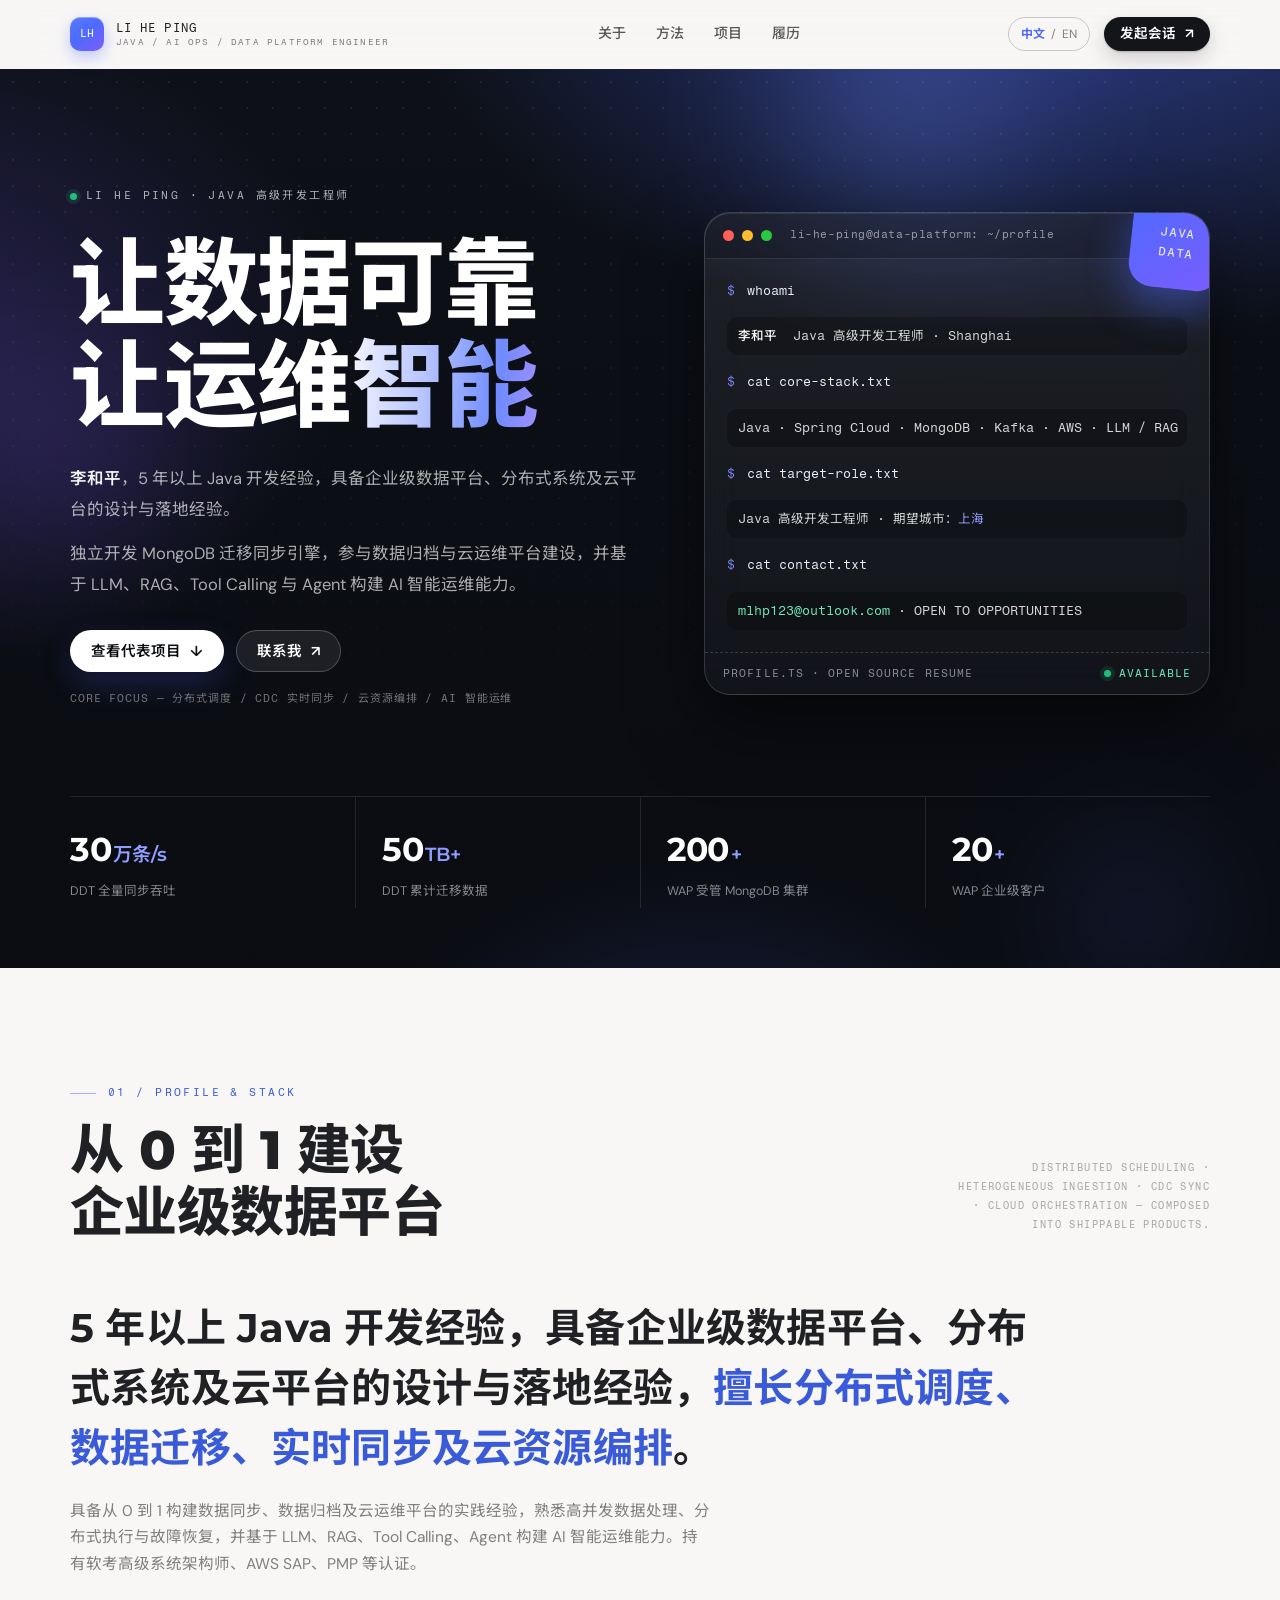
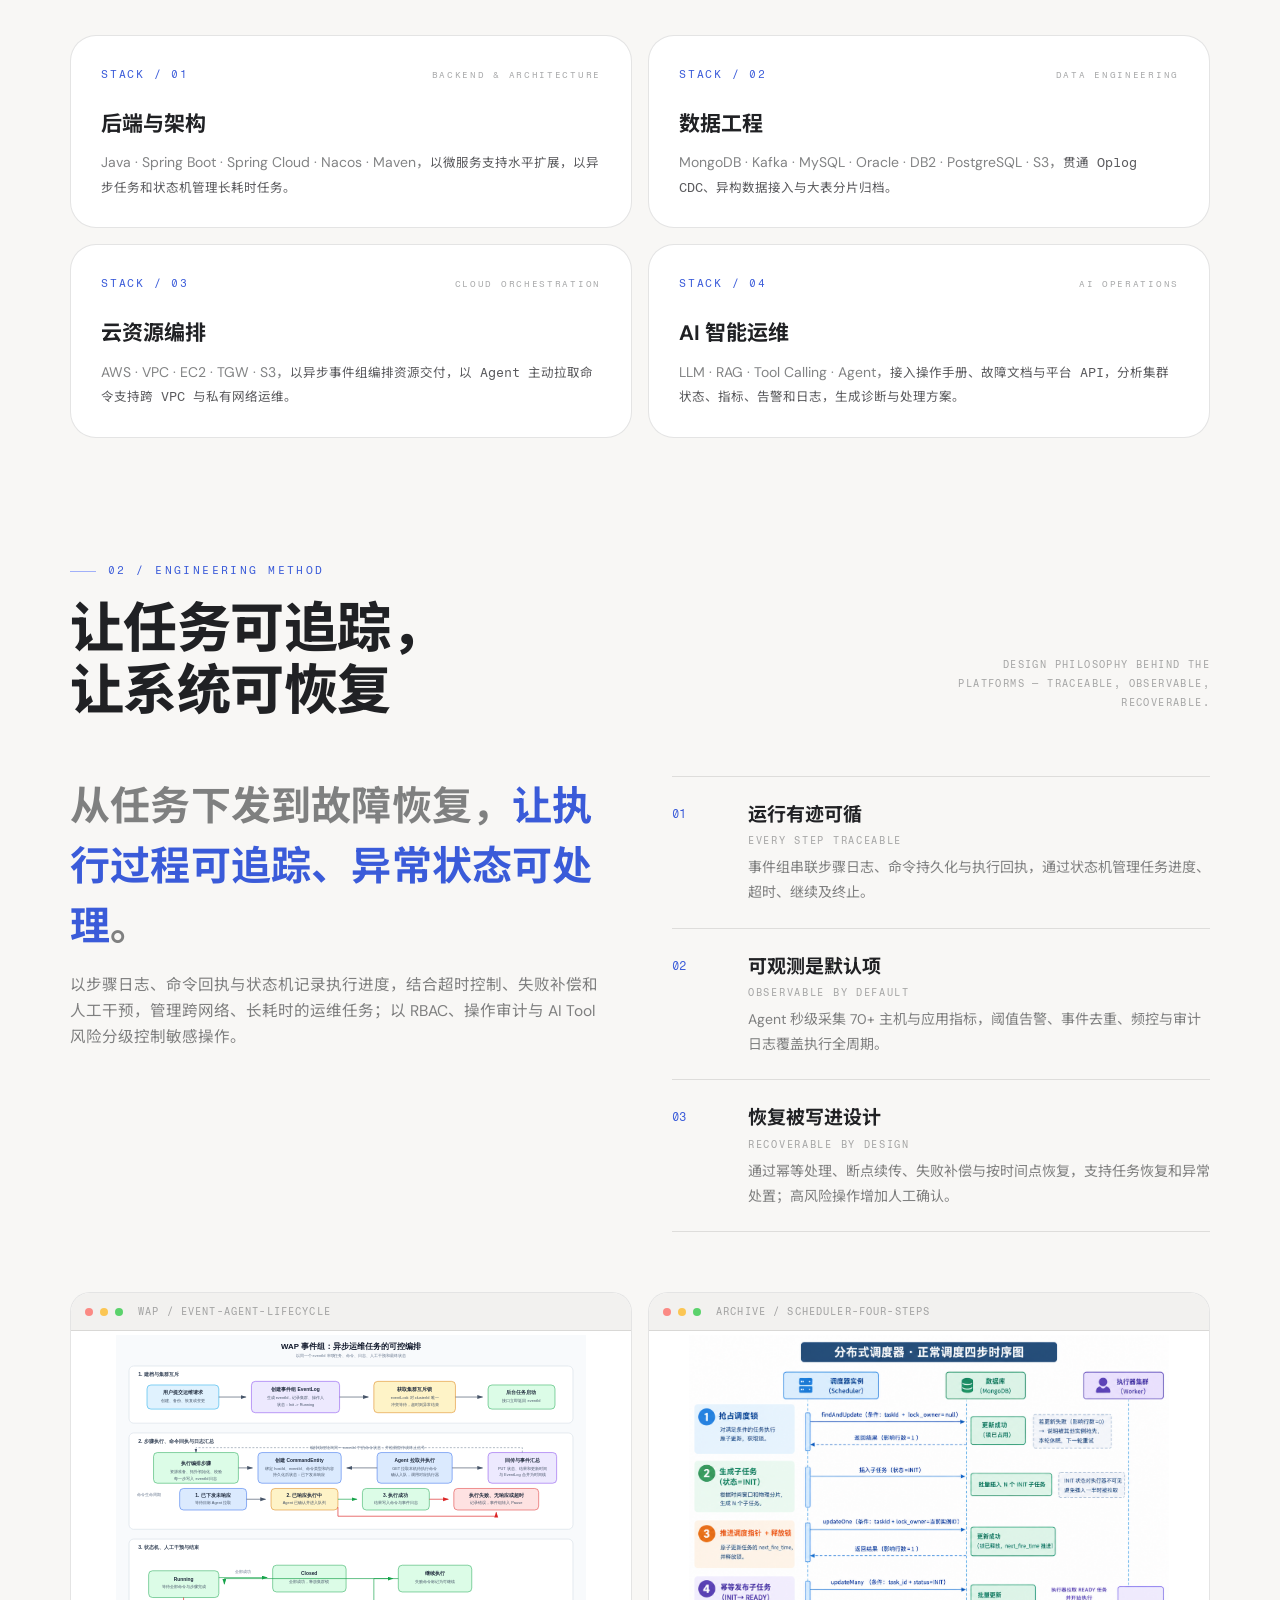
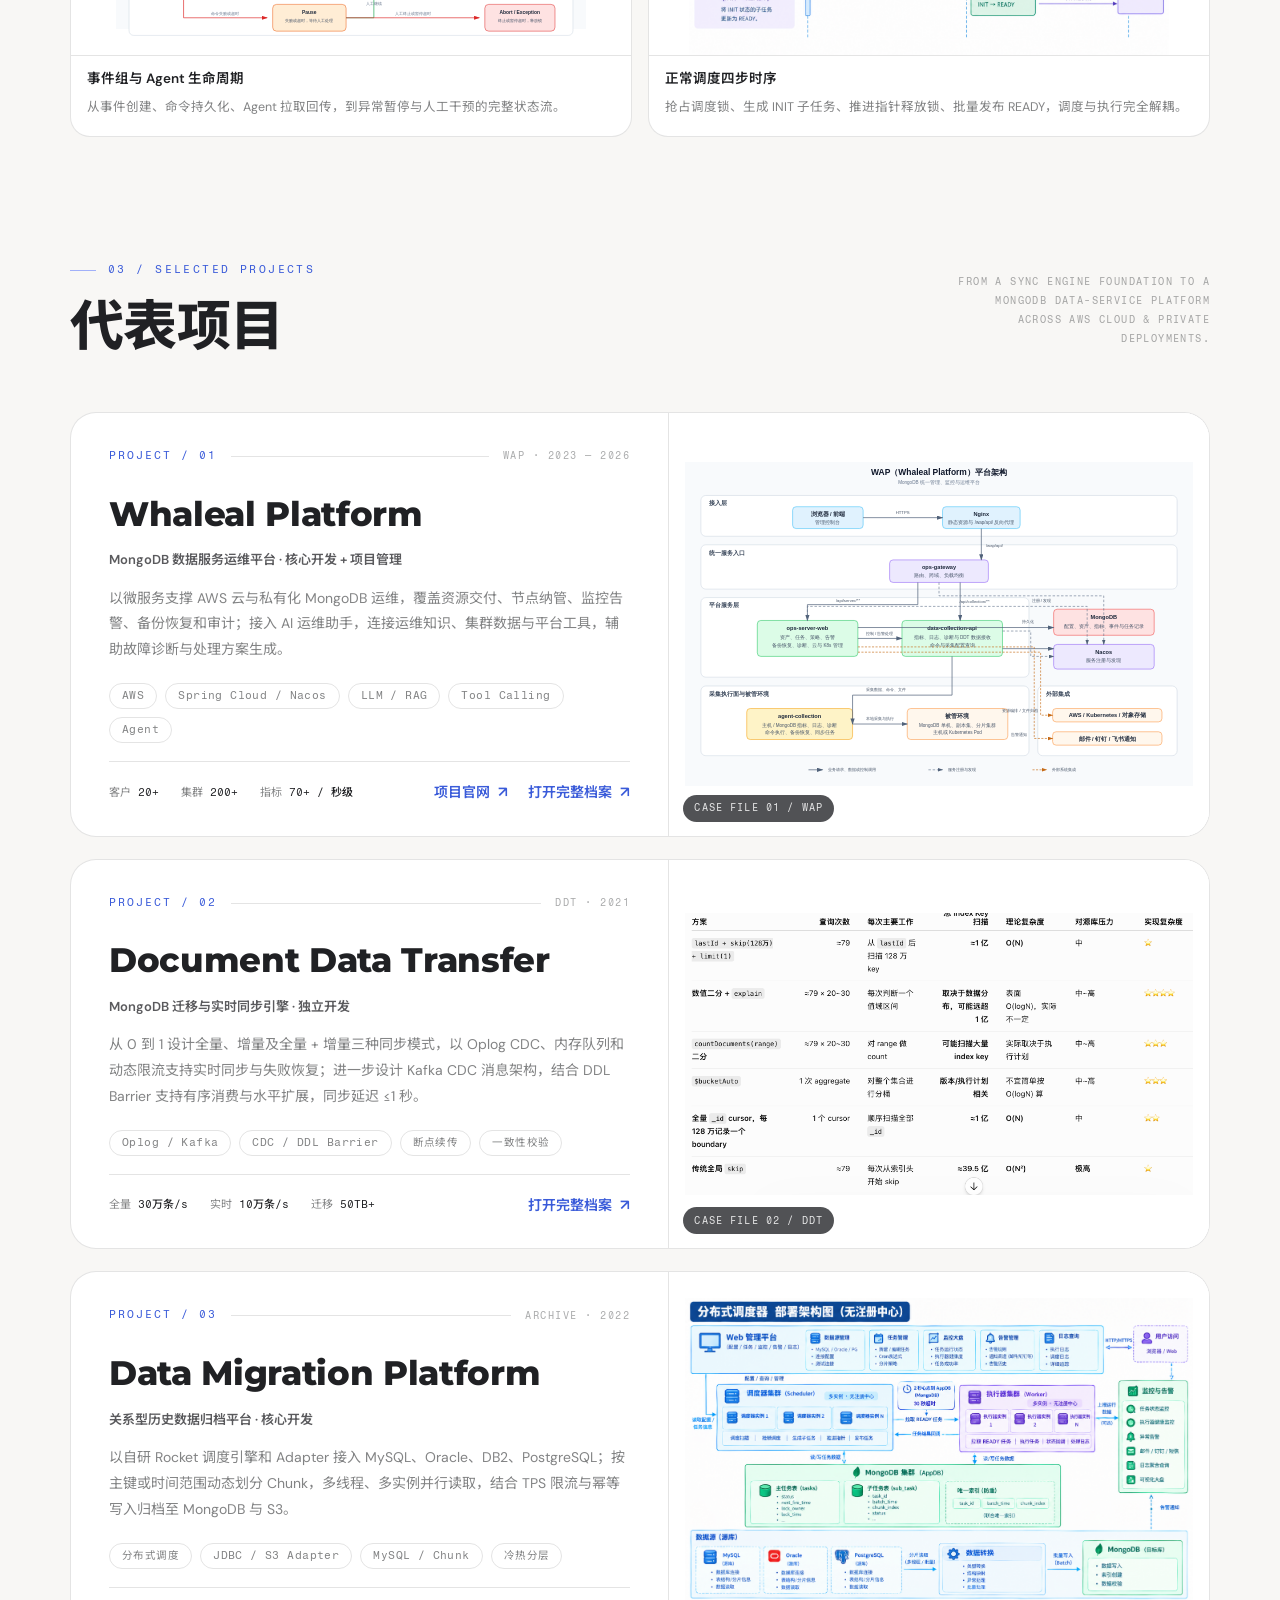
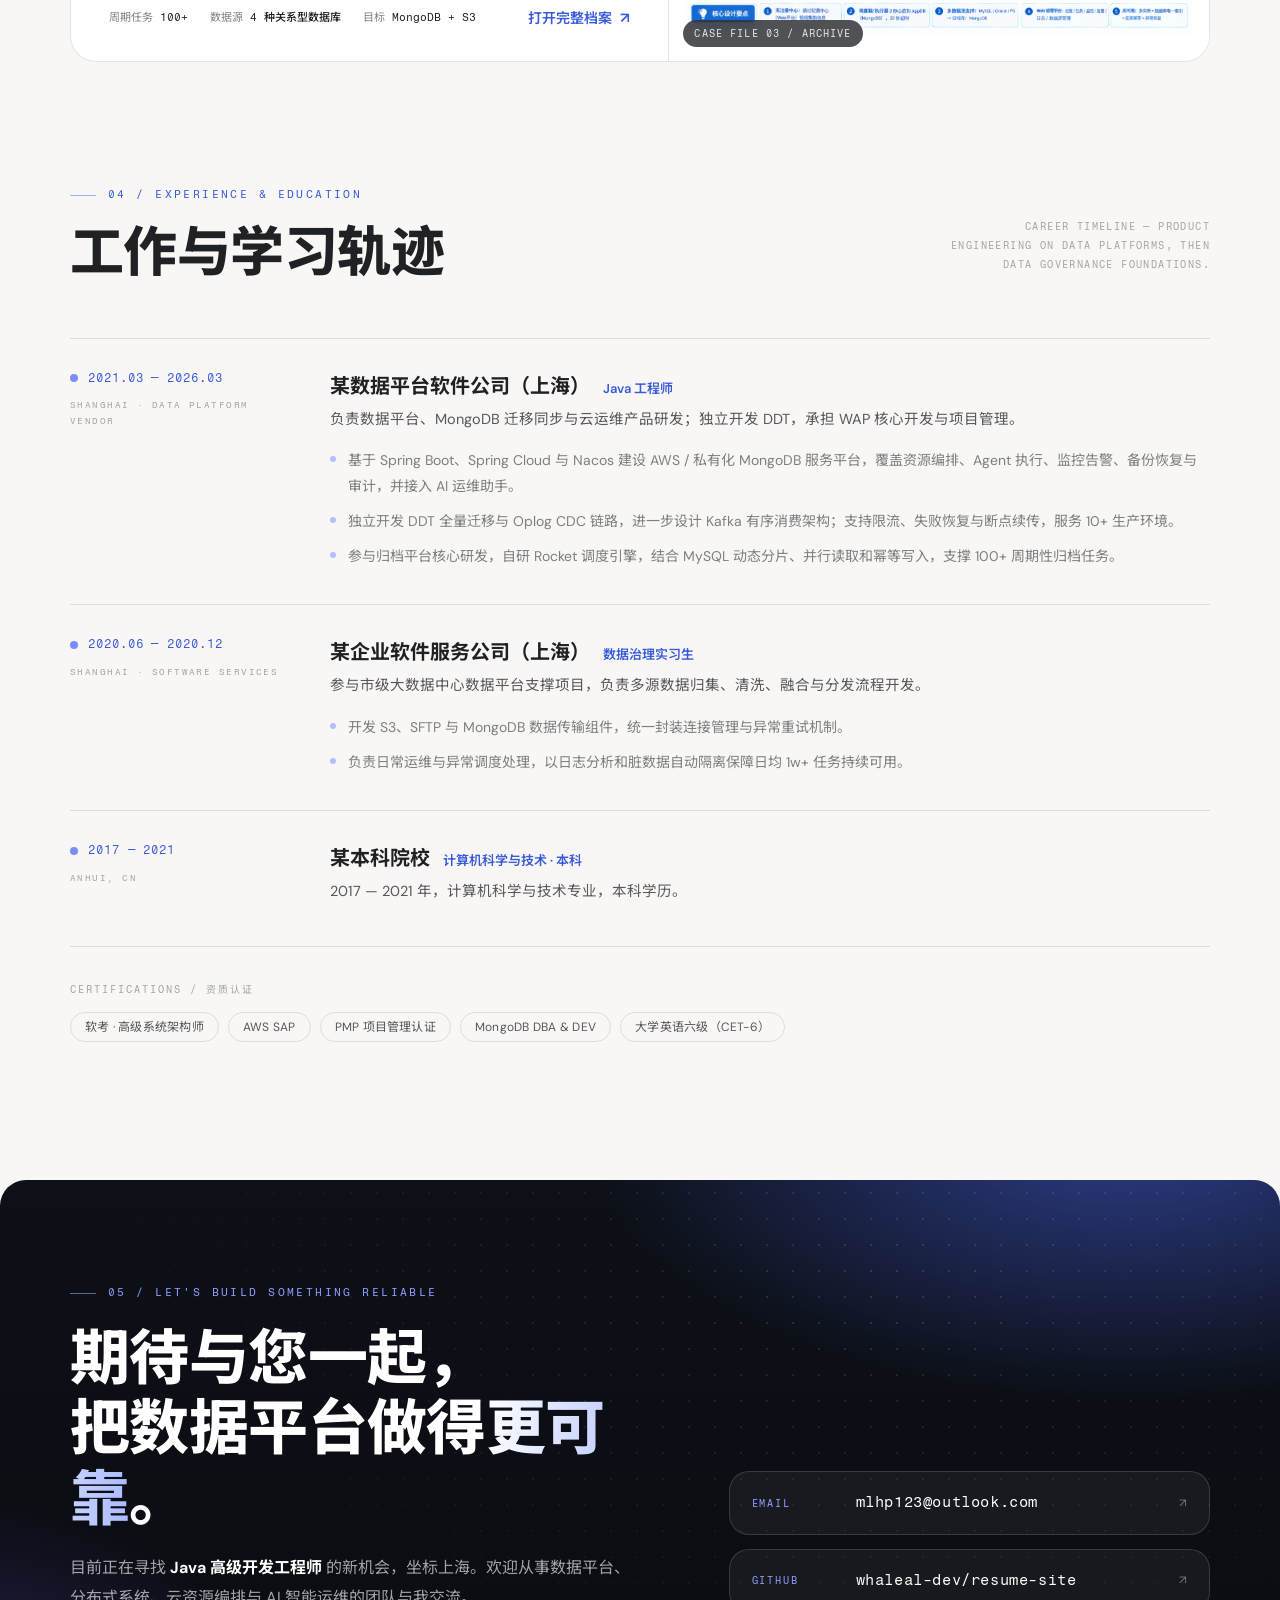
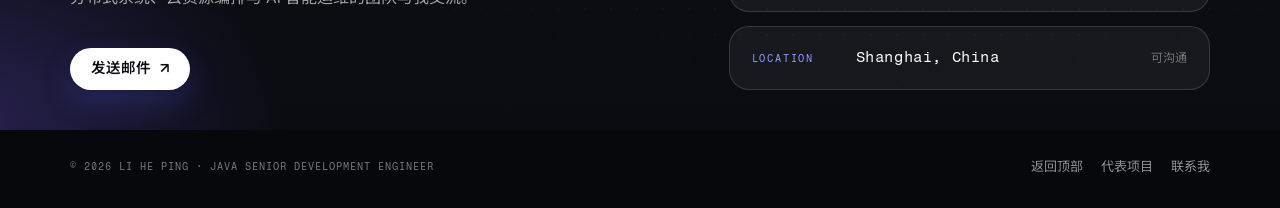
==== commit b85d103e: "feat: 添加 Whaleal 官网入口，更新客户规模并移除源码按钮" ====
--- a/index.html
+++ b/index.html
@@ -9,7 +9,7 @@
   <link rel="preconnect" href="https://fonts.googleapis.com">
   <link rel="preconnect" href="https://fonts.gstatic.com" crossorigin>
   <link href="https://fonts.googleapis.com/css2?family=DM+Sans:wght@400;500;600;700&family=Fragment+Mono&family=Montserrat:wght@600;700;800&family=Noto+Sans+SC:wght@400;500;600;700;800;900&display=swap" rel="stylesheet">
-  <link rel="stylesheet" href="harness.css?v=20261022-i18n-1">
+  <link rel="stylesheet" href="harness.css?v=20261023-whaleal-1">
 </head>
 <body>
 
@@ -49,7 +49,6 @@
             </div>
             <div class="hero-actions">
               <a class="btn btn-white" href="#projects" data-en="Explore projects &lt;span aria-hidden=&quot;true&quot;&gt;↓&lt;/span&gt;">查看代表项目 <span aria-hidden="true">↓</span></a>
-              <a class="btn btn-glass" href="https://github.com/whaleal-dev/resume-site" target="_blank" rel="noreferrer" data-en="View source &lt;span aria-hidden=&quot;true&quot;&gt;↗&lt;/span&gt;">查看源码 <span aria-hidden="true">↗</span></a>
               <a class="btn btn-glass" href="mailto:mlhp123@outlook.com" data-en="Contact me &lt;span aria-hidden=&quot;true&quot;&gt;↗&lt;/span&gt;">联系我 <span aria-hidden="true">↗</span></a>
             </div>
             <p class="hero-note" data-en="CORE FOCUS — Distributed scheduling / Real-time CDC / Cloud orchestration / AI operations">CORE FOCUS — 分布式调度 / CDC 实时同步 / 云资源编排 / AI 智能运维</p>
@@ -78,7 +77,7 @@
             <div class="metric"><b data-en="300&lt;em&gt;K docs/s&lt;/em&gt;">30<em>万条/s</em></b><span data-en="DDT full-sync throughput">DDT 全量同步吞吐</span></div>
             <div class="metric"><b>50<em>TB+</em></b><span data-en="DDT total data migrated">DDT 累计迁移数据</span></div>
             <div class="metric"><b>200<em>+</em></b><span data-en="WAP managed MongoDB clusters">WAP 受管 MongoDB 集群</span></div>
-            <div class="metric"><b>10<em>+</em></b><span data-en="WAP enterprise customers">WAP 企业级客户</span></div>
+            <div class="metric"><b>20<em>+</em></b><span data-en="WAP enterprise customers">WAP 企业级客户</span></div>
           </div>
         </div>
       </div>
@@ -195,8 +194,11 @@
               <span class="chip chip-tag">Agent</span>
             </div>
             <div class="pc-foot">
-              <div class="pc-stats"><span data-en="Customers &lt;b&gt;10+&lt;/b&gt;">客户 <b>10+</b></span><span data-en="Clusters &lt;b&gt;200+&lt;/b&gt;">集群 <b>200+</b></span><span data-en="Metrics &lt;b&gt;70+ / second-level&lt;/b&gt;">指标 <b>70+ / 秒级</b></span></div>
-              <a class="pc-go" href="project.html?id=wap" data-en="View project details &lt;span class=&quot;arr&quot; aria-hidden=&quot;true&quot;&gt;↗&lt;/span&gt;">打开完整档案 <span class="arr" aria-hidden="true">↗</span></a>
+              <div class="pc-stats"><span data-en="Customers &lt;b&gt;20+&lt;/b&gt;">客户 <b>20+</b></span><span data-en="Clusters &lt;b&gt;200+&lt;/b&gt;">集群 <b>200+</b></span><span data-en="Metrics &lt;b&gt;70+ / second-level&lt;/b&gt;">指标 <b>70+ / 秒级</b></span></div>
+              <div class="pc-actions">
+                <a class="pc-go" href="https://www.whaleal.io/" target="_blank" rel="noreferrer" data-en="Official website &lt;span class=&quot;arr&quot; aria-hidden=&quot;true&quot;&gt;↗&lt;/span&gt;">项目官网 <span class="arr" aria-hidden="true">↗</span></a>
+                <a class="pc-go" href="project.html?id=wap" data-en="View project details &lt;span class=&quot;arr&quot; aria-hidden=&quot;true&quot;&gt;↗&lt;/span&gt;">打开完整档案 <span class="arr" aria-hidden="true">↗</span></a>
+              </div>
             </div>
           </div>
           <a class="pc-figure" href="project.html?id=wap" tabindex="-1" aria-hidden="true">
@@ -333,7 +335,6 @@
             <p data-en="Seeking a &lt;strong style=&quot;color:#fff&quot;&gt;Senior Java Developer&lt;/strong&gt; role in Shanghai. Open to conversations with teams working on data platforms, distributed systems, cloud resource orchestration, and AI operations.">目前正在寻找 <strong style="color:#fff">Java 高级开发工程师</strong> 的新机会，坐标上海。欢迎从事数据平台、分布式系统、云资源编排与 AI 智能运维的团队与我交流。</p>
             <div class="contact-actions">
               <a class="btn btn-white" href="mailto:mlhp123@outlook.com" data-en="Send email &lt;span aria-hidden=&quot;true&quot;&gt;↗&lt;/span&gt;">发送邮件 <span aria-hidden="true">↗</span></a>
-              <a class="btn btn-glass" href="https://github.com/whaleal-dev/resume-site" target="_blank" rel="noreferrer" data-en="View source &lt;span aria-hidden=&quot;true&quot;&gt;↗&lt;/span&gt;">查看源码 <span aria-hidden="true">↗</span></a>
             </div>
           </div>
           <div class="contact-links reveal">
@@ -362,6 +363,6 @@
     </footer>
   </section>
 
-  <script src="harness.js?v=20261022-i18n-1"></script>
+  <script src="harness.js?v=20261023-whaleal-1"></script>
 </body>
 </html>
--- a/harness.css
+++ b/harness.css
@@ -519,6 +519,7 @@
 .pc-stats { display: flex; flex-wrap: wrap; gap: 8px 22px; }
 .pc-stats span { font-family: var(--font-mono); font-size: 11px; color: var(--ink-3); white-space: nowrap; }
 .pc-stats span b { color: var(--ink); font-weight: 500; }
+.pc-actions { display: flex; flex-wrap: wrap; align-items: center; gap: 12px 20px; }
 .pc-go {
   display: inline-flex;
   align-items: center;
